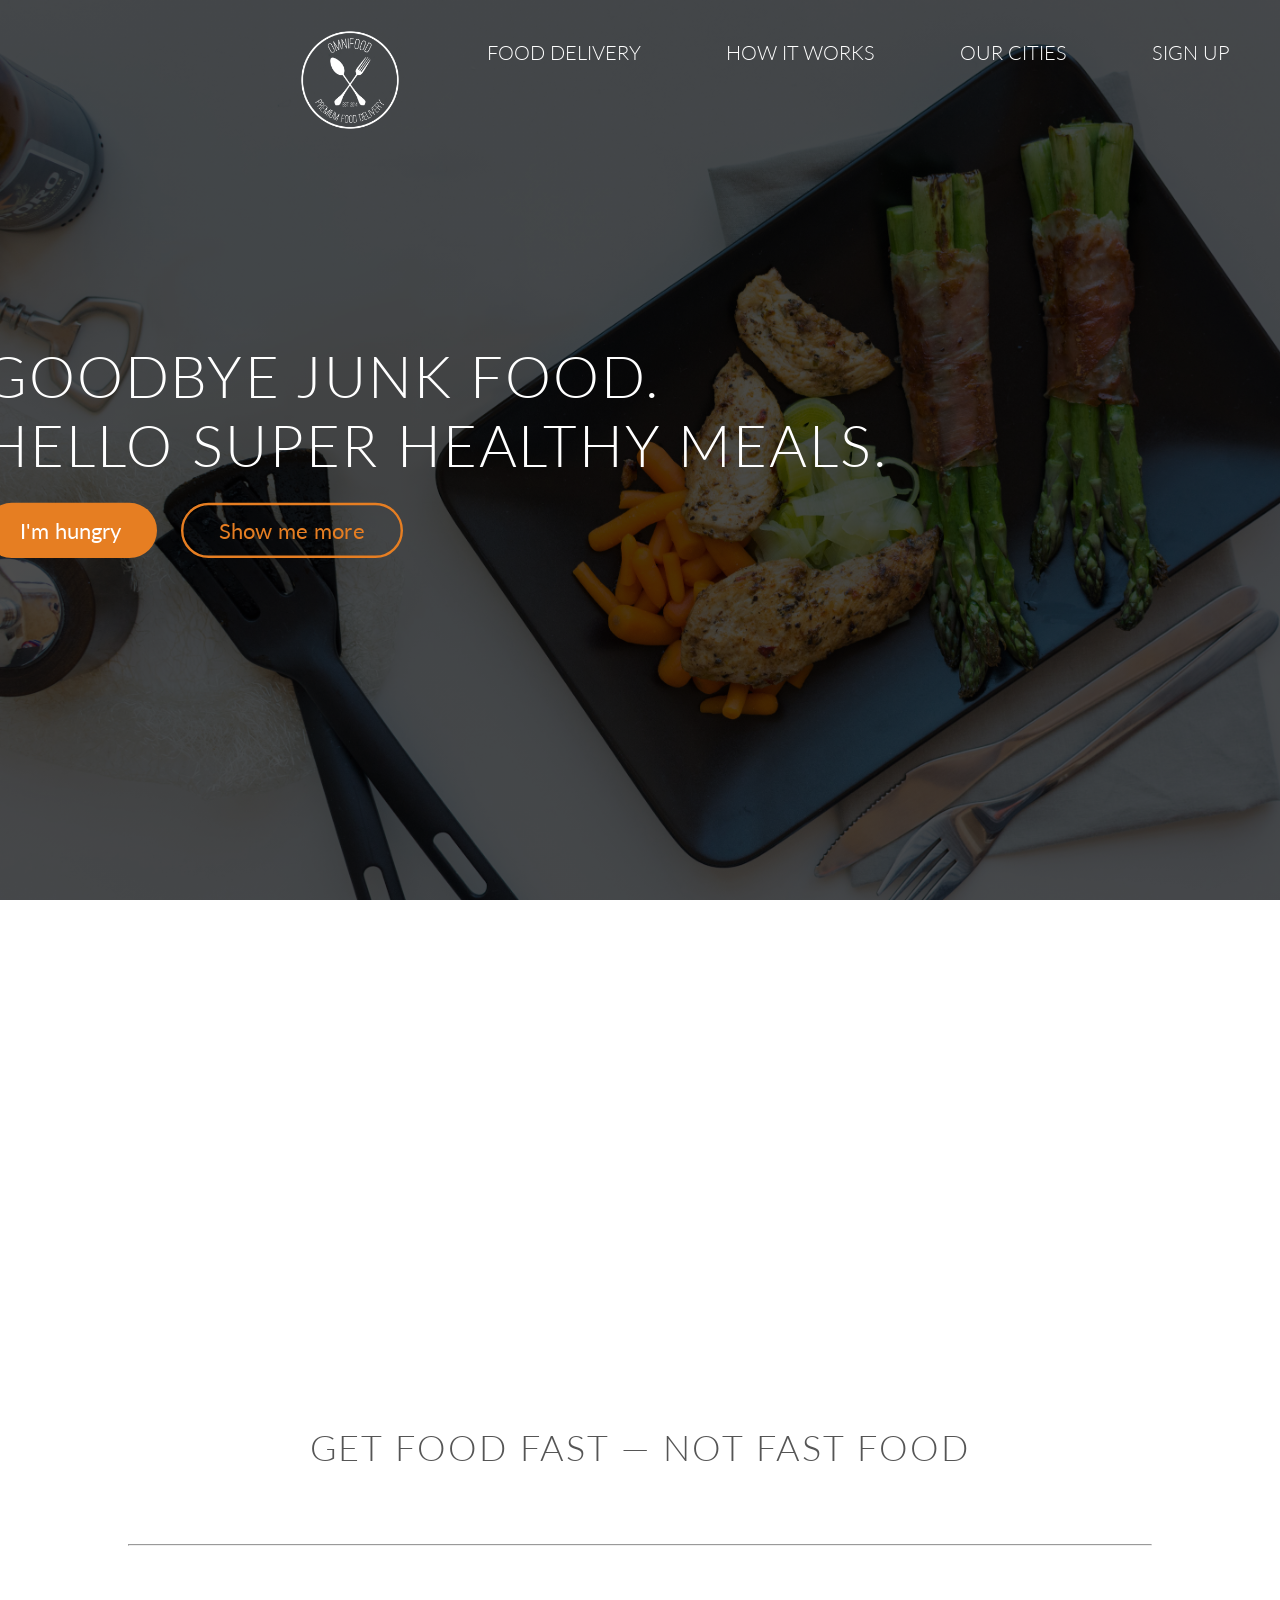
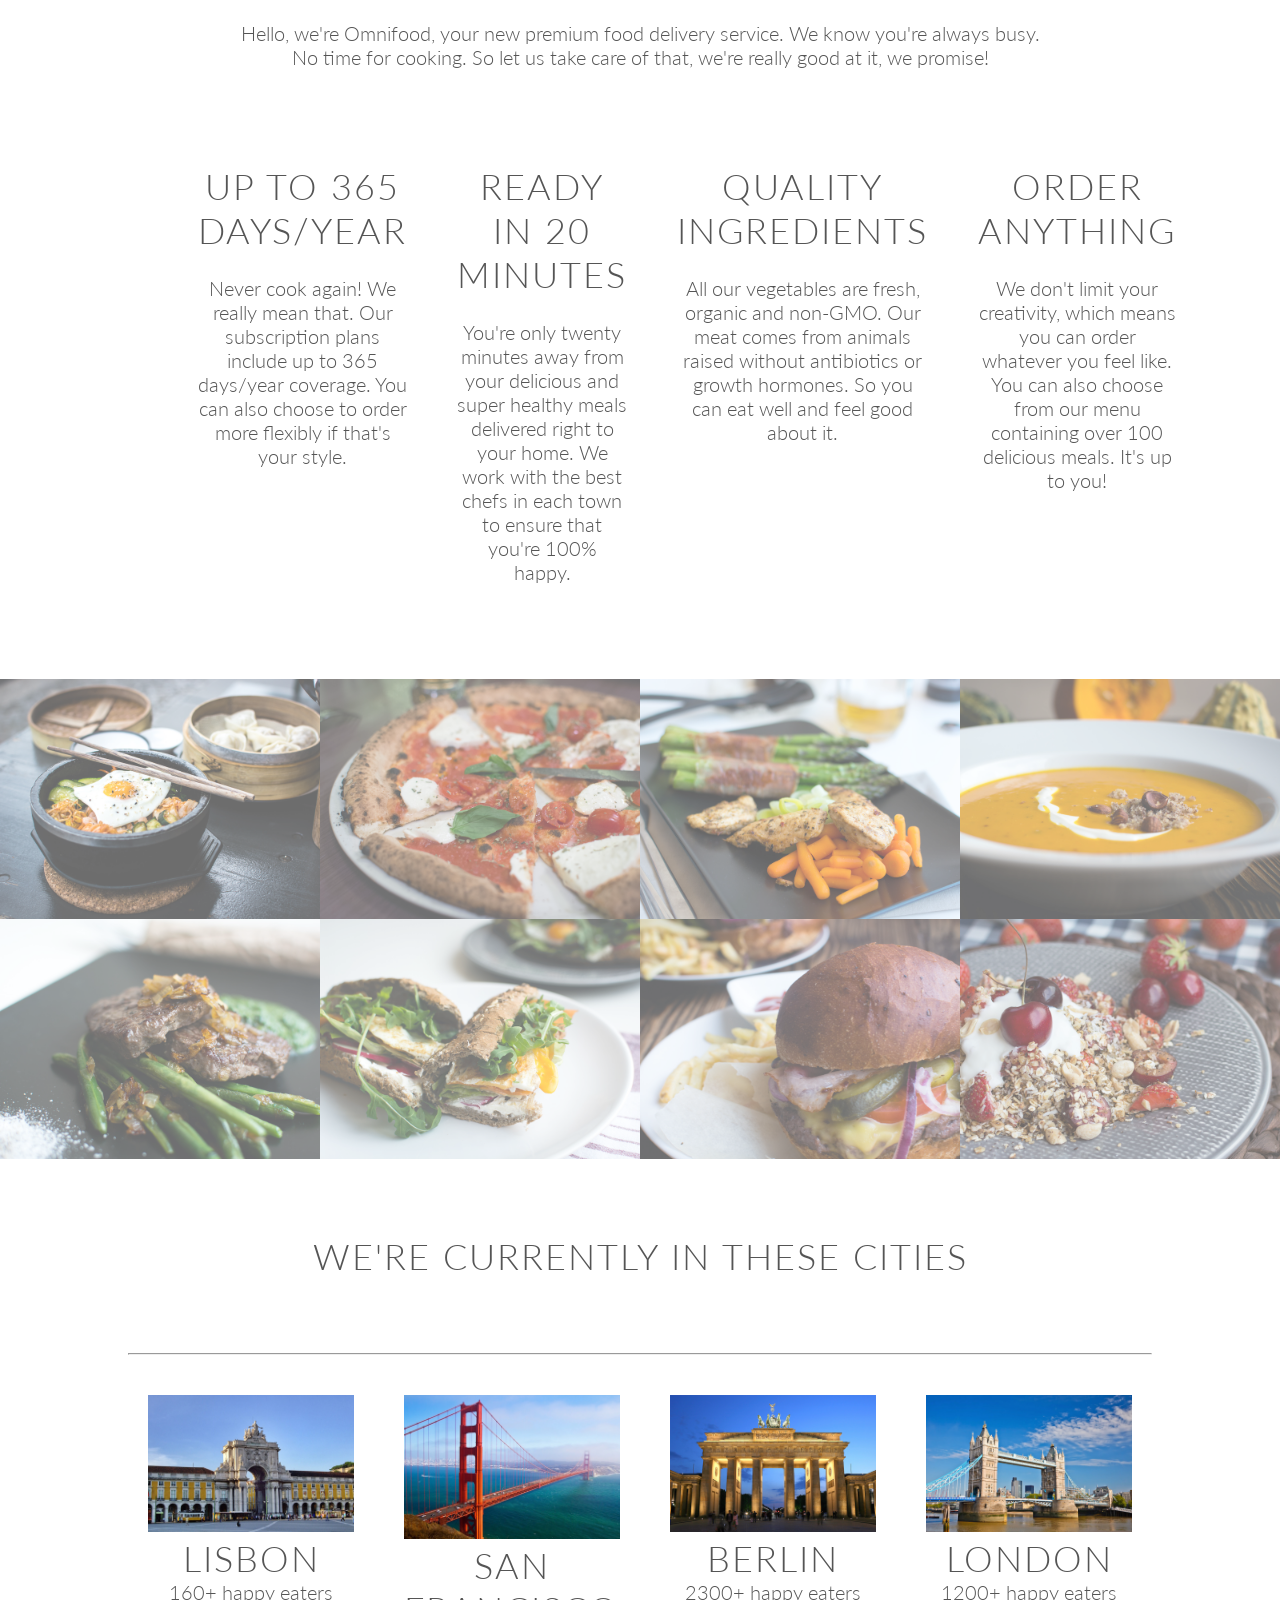
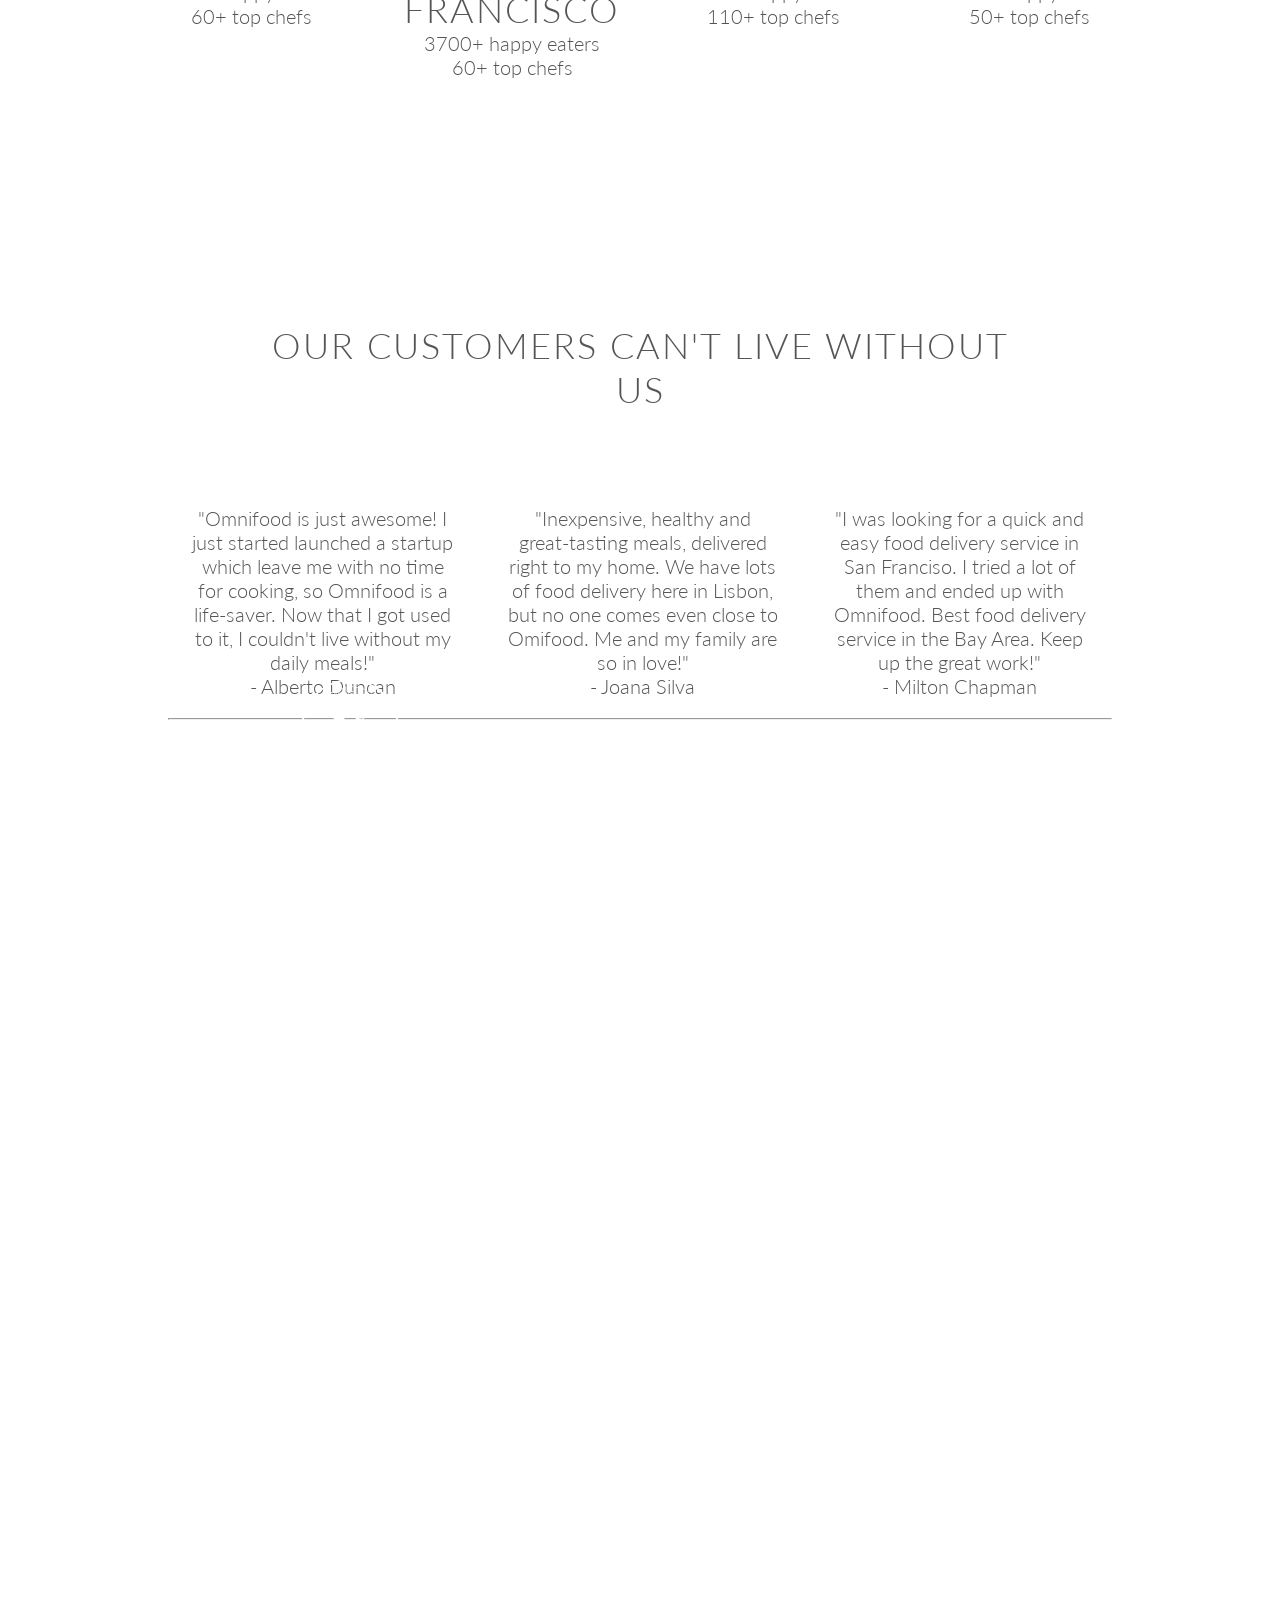
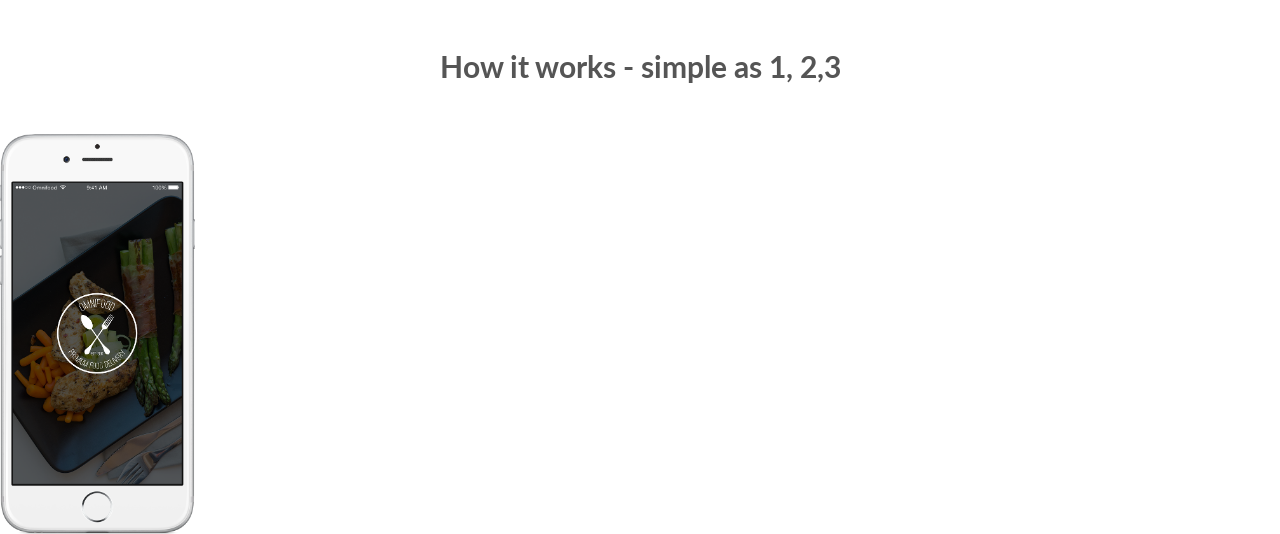
==== index.html @ 8cc40f0c "revision 1 10/13/26" ====
<!DOCTYPE html>
<html lang="en">
<head>
    <meta charset="UTF-8">
    <meta name="viewport" content="width=device-width, initial-scale=1.0">
    <title>Omnifood</title>
    <link rel="stylesheet" href="style.css">
    <link rel="preconnect" href="https://fonts.googleapis.com">
<link rel="preconnect" href="https://fonts.gstatic.com" crossorigin>
<link href="https://fonts.googleapis.com/css2?family=Lato:ital,wght@0,100;0,300;0,400;0,700;0,900;1,100;1,300;1,400;1,700;1,900&family=Poller+One&display=swap" rel="stylesheet">
</head>
<body>
     <header class="header">
        <div class="nav">
            <div class="row">
            <img src="Omnifood Contents/Omnifood Contents/logo-white.png" alt="omnifood logo" class="logo">
            <ul class="main-nav">
                <li><a href="#">FOOD DELIVERY</a></li>
                <li><a href="#">HOW IT WORKS</a></li>
                <li><a href="#">OUR CITIES</a></li>
                <li><a href="#">SIGN UP</a></li>
            </ul>
        </div>
        </div>
    </header>
    <header>
        <div class="hero">
            <p>Goodbye junk food.</p>
            <p>hello super healthy meals.</p>
            <div class="buttons"> 
                <input class="btn-full" type="button" value="I'm hungry">
                <input class="btn-ghost" type="button" value="Show me more">
            </div>
        </div>
    </header>
    <article>
        <div class="content">
            <p class="content headerText">get food fast — not fast food</p>
            <hr>
            <p class="content bodyText">Hello, we're Omnifood, your new premium food delivery service. We know you're always busy.
            No time for cooking. So let us take care of that, we're really good at it, we promise!</p>
            <div class="flexbox-container">
                <div class="flexbox-item">
                    <img src="" alt="">
                    <p class="flexbox-item headerText"></p>
                </div>
                <div class="flexbox-item">
                    <p class="flexbox-item headerText">up to 365 days/year</p><br>
                    <p class="flexbox-item bodyText">Never cook again! We really mean that. Our subscription plans include up to 365 days/year coverage. You can also choose to order more flexibly if that's your style.</p>
                </div>
                <div class="flexbox-item">
                    <p class="flexbox-item headerText">Ready in 20 minutes</p><br>
                    <p class="flexbox-item bodyText">You're only twenty minutes away from your delicious and super healthy meals delivered right to your home. We work with the best chefs in each town to ensure that you're 100% happy.</p>
                    
                </div>
                <div class="flexbox-item">
                    <p class="flexbox-item headerText">quality ingredients</p><br>
                    <p class="flexbox-item bodyText">All our vegetables are fresh, organic and non-GMO. Our meat comes from animals raised without antibiotics or growth hormones. So you can eat well and feel good about it.</p>
                </div>
                <div class="flexbox-item">
                    <p class="flexbox-item headerText">order anything </p><br>
                    <p class="flexbox-item bodyText">We don't limit your creativity, which means you can order whatever you feel like. You can also choose from our menu containing over 100 delicious meals. It's up to you!</p>
                </div>
            </div>
        </div>
    <div class="images">
        <img src="Omnifood Contents/Omnifood Contents/1.jpg" alt="">
        <img src="Omnifood Contents/Omnifood Contents/2.jpg" alt="">
        <img src="Omnifood Contents/Omnifood Contents/3.jpg" alt="">
        <img src="Omnifood Contents/Omnifood Contents/4.jpg" alt="">
    </div>
    <div class="images">
        <img src="Omnifood Contents/Omnifood Contents/5.jpg" alt="">
        <img src="Omnifood Contents/Omnifood Contents/6.jpg" alt="">
        <img src="Omnifood Contents/Omnifood Contents/7.jpg" alt="">
        <img src="Omnifood Contents/Omnifood Contents/8.jpg" alt="">
    </div>
    
     <div class="content">
            <p class="content headerText">we're currently in these cities</p>
            <hr>
            <div class="flexbox-container cities">
                <div class="flexbox-item cities">
                    <img src="Omnifood Contents/Omnifood Contents/lisbon-3.jpg" alt="">
                    <p class="flexbox-item headerText">Lisbon</p>
                    <ul class="flexbox-item bodyText">
                        <li>160+ happy eaters</li>
                        <li>60+ top chefs</li>
                        <a href="#">
                            <li>@omnifood_lx</li>
                        </a>
                    </ul>
                </div>
                <div class="flexbox-item cities">
                    <img src="Omnifood Contents/Omnifood Contents/san-francisco.jpg" alt="">
                    <p class="flexbox-item headerText">San Francisco</p>
                    <ul class="flexbox-item bodyText">
                        <li>3700+ happy eaters</li>
                        <li>60+ top chefs</li>
                        <a href="#">
                            <li>@omnifood_sf</li>
                        </a>
                    </ul>
                </div>
                <div class="flexbox-item cities">
                    <img src="Omnifood Contents/Omnifood Contents/berlin.jpg" alt="">
                    <p class="flexbox-item headerText">Berlin</p>
                    <ul class="flexbox-item bodyText">
                        <li>2300+ happy eaters</li>
                        <li>110+ top chefs</li>
                        <a href="#">
                            <li>@omnifood_berlin</li>
                        </a>
                    </ul>
                </div>
                <div class="flexbox-item cities">
                    <img src="Omnifood Contents/Omnifood Contents/london.jpg" alt="">
                    <p class="flexbox-item headerText">London</p>
                    <ul class="flexbox-item bodyText">
                        <li>1200+ happy eaters</li>
                        <li>50+ top chefs</li>
                        <a href="#">
                            <li>@omnifood_london</li>
                        </a>
                    </ul>
                </div>
            </div>
        </div>
        <section>
            <div class="wrapper">
                <div class="content reviews">
                    <p class="content headerText">Our customers can't live without us</p>
                    <div class="flexbox-container transparent">
                        <div class="flexbox-item">
                            <p>"Omnifood is just awesome! I just started launched a startup which leave me with no time for cooking, so Omnifood is a life-saver. Now that I got used to it, I couldn't live without my daily meals!"</p>
                            <p>- Alberto Duncan</p>
                        </div>
                        <div class="flexbox-item">
                            <p>"Inexpensive, healthy and great-tasting meals, delivered right to my home. We have lots of food delivery here in Lisbon, but no one comes even close to Omifood. Me and my family are so in love!"</p>
                            <p>- Joana Silva</p>
                        </div>
                        <div class="flexbox-item">
                            <p>"I was looking for a quick and easy food delivery service in San Franciso. I tried a lot of them and ended up with Omnifood. Best food delivery service in the Bay Area. Keep up the great work!"</p>
                            <p>- Milton Chapman</p>
                        </div>
                    </div>
                    <hr>
                </div>
            </div>
        </section>
        
    </article>
</body> 
<link href="https://fonts.googleapis.com/css2?family=Lato:ital,wght@0,100;0,300;0,400;0,700;0,900;1,100;1,300;1,400;1,700;1,900&display=swap" rel="stylesheet">
</head>
<body>
    <header class="header">
        <div class="nav">
            <div class="row">
            <img src="Omnifood Contents/Omnifood Contents/logo-white.png" alt="omnifood logo" class="logo">
            <ul class="main-nav">
                <li><a href="#">FOOD DELIVERY</a></li>
                <li><a href="#">HOW IT WORKS</a></li>
                <li><a href="#">OUR CITIES</a></li>
                <li><a href="#">SIGN UP</a></li>
            </ul>
        </div>
        </div>
    </header>
    
    
    <article class="how-it-works">
       <div class="row">
        <h2>
            How it works - simple as 1, 2,3
        </h2>
    </div>
    <div class="row">
            <img src="Omnifood Contents/Omnifood Contents/app-iPhone.png" alt="iPhone app" class="app-screen">
    </div>
        </div>
    </article>
</body>
</html>
---- style.css ----
*{
    margin: 0;
    padding: 0;
    box-sizing: border-box;
    font-family: 'Lato', sans-serif;
}
nav{
    position: fixed;
}
html{
    color: #555;
}
html{
    font-family: 'Lato', sans-serif;
    font-weight: 300;
    font-size: 20px;
    text-rendering: optimizeLegibility;
} 
html p{
    font-family: 'Lato', sans-serif;
    font-weight: 300;
}
header{
    background-image: linear-gradient(rgba(0,0,0,0.7), rgba(0,0,0,0.7)), url("Omnifood Contents/Omnifood Contents/hero.jpg");
    background-size: cover;
    height:50vh;
    background-attachment: fixed;
}
.hero p{
    color:white;
    font-size: 240%;
    font-family: 'Lato', 'sans-serif';
    text-transform: uppercase;
    letter-spacing: 2px;
}
.hero .btn-full{
    background-color: #e67e22;
    color:white;
    border:none;
    padding: 10px 30px;
    font-size: 18px;
    border-radius: 50px;
    cursor:pointer;
}
.hero .btn-ghost{
    background-color: rgb(255, 255, 255, 0.0);
    color:#e67e22;
    border:2px solid #e67e22;
    padding: 10px 30px;
    font-size: 18px;
    border-radius: 50px;
    cursor:pointer;
}
.buttons{
    margin-top: 20px;
    display:flex;
    gap:20px;
}
.hero {
    scale:1.2;
    position: absolute;
    top:52%;
    left:40%;
    transform: translate(-50%, -50%);
}
.content{
    width: 80%;
    margin: 75px auto;
    text-align: center;
}
.content .headerText{
    font-size: 180%;
    text-transform: uppercase;
    font-weight: 300;
    letter-spacing: 2px;
}
.content hr {
    color:#e67e22;
}
.flexbox-container{
    display:flex;
    margin-top: 20px;
    gap: 50px;
    flex-direction: row;
    padding: 20px;
}
.images{
    display:flex;
    justify-content: center;
}
.images img{
    max-width: 25%;
    max-height: auto;
    opacity: 0.6;
}
.images img:hover{
    display:flex;
    justify-content: center;
    opacity: 1;
    transition-duration: 0.5s;
}
.cities img{  
    max-width: 100%;
    max-height: auto;
    
}
ul{
    list-style-type: none;
}
a {
    color:orange;
}
section {
    padding: 50px;
    background-image: linear-gradient(rgba(0,0,0,0.8), rgba(0,0,0,0.8)), url("Omnifood Contents/Omnifood Contents/back-customers.jpg");
    background-size: cover;
    height:50vh;
    background-attachment: fixed;
<<<<<<< HEAD
=======
=======
}   
.header{
    background-image: linear-gradient(rgba(0, 0, 0, 0.7), rgba(0, 0, 0, 0.7)), url("Omnifood Contents/Omnifood Contents/hero.jpg");
    background-size: cover;
    height: 100vh;
    background-attachment: fixed;
>>>>>>> 5bc2e78a23152800d048fd9b363f2d11d432fd60
}
.row{
    max-width: 1140;
    margin: 0 auto;
}
.main-nav{
    float: right;
    list-style: none;
    margin-top: 30px;
}
.main-nav li{
    display: inline-block;
    margin-left: 30px;
    margin-right: 50px;
    text-decoration: none;
    padding: 10px 0;
}
.logo{
    height: 100px;
    margin: auto;
    margin-left: 300px;
    margin-top: 30px;
}
a{
    text-decoration: none;
    color: #fff;
}
a:hover{
    text-decoration: underline;
    text-decoration-color: orange;
}
.app-screen{
    display: block;
    height: 400px;
    margin:auto;
    float: left;
}

.how-it-works h2{
    margin-top: 100px;
    margin-bottom: 50px;
    text-align: center;
}

.article .how-it-works{
<<<<<<< HEAD
    background-color: #f4f;
=======
    background-color: #f4f4f4;
>>>>>>> 5bc2e78a23152800d048fd9b363f2d11d432fd60
}
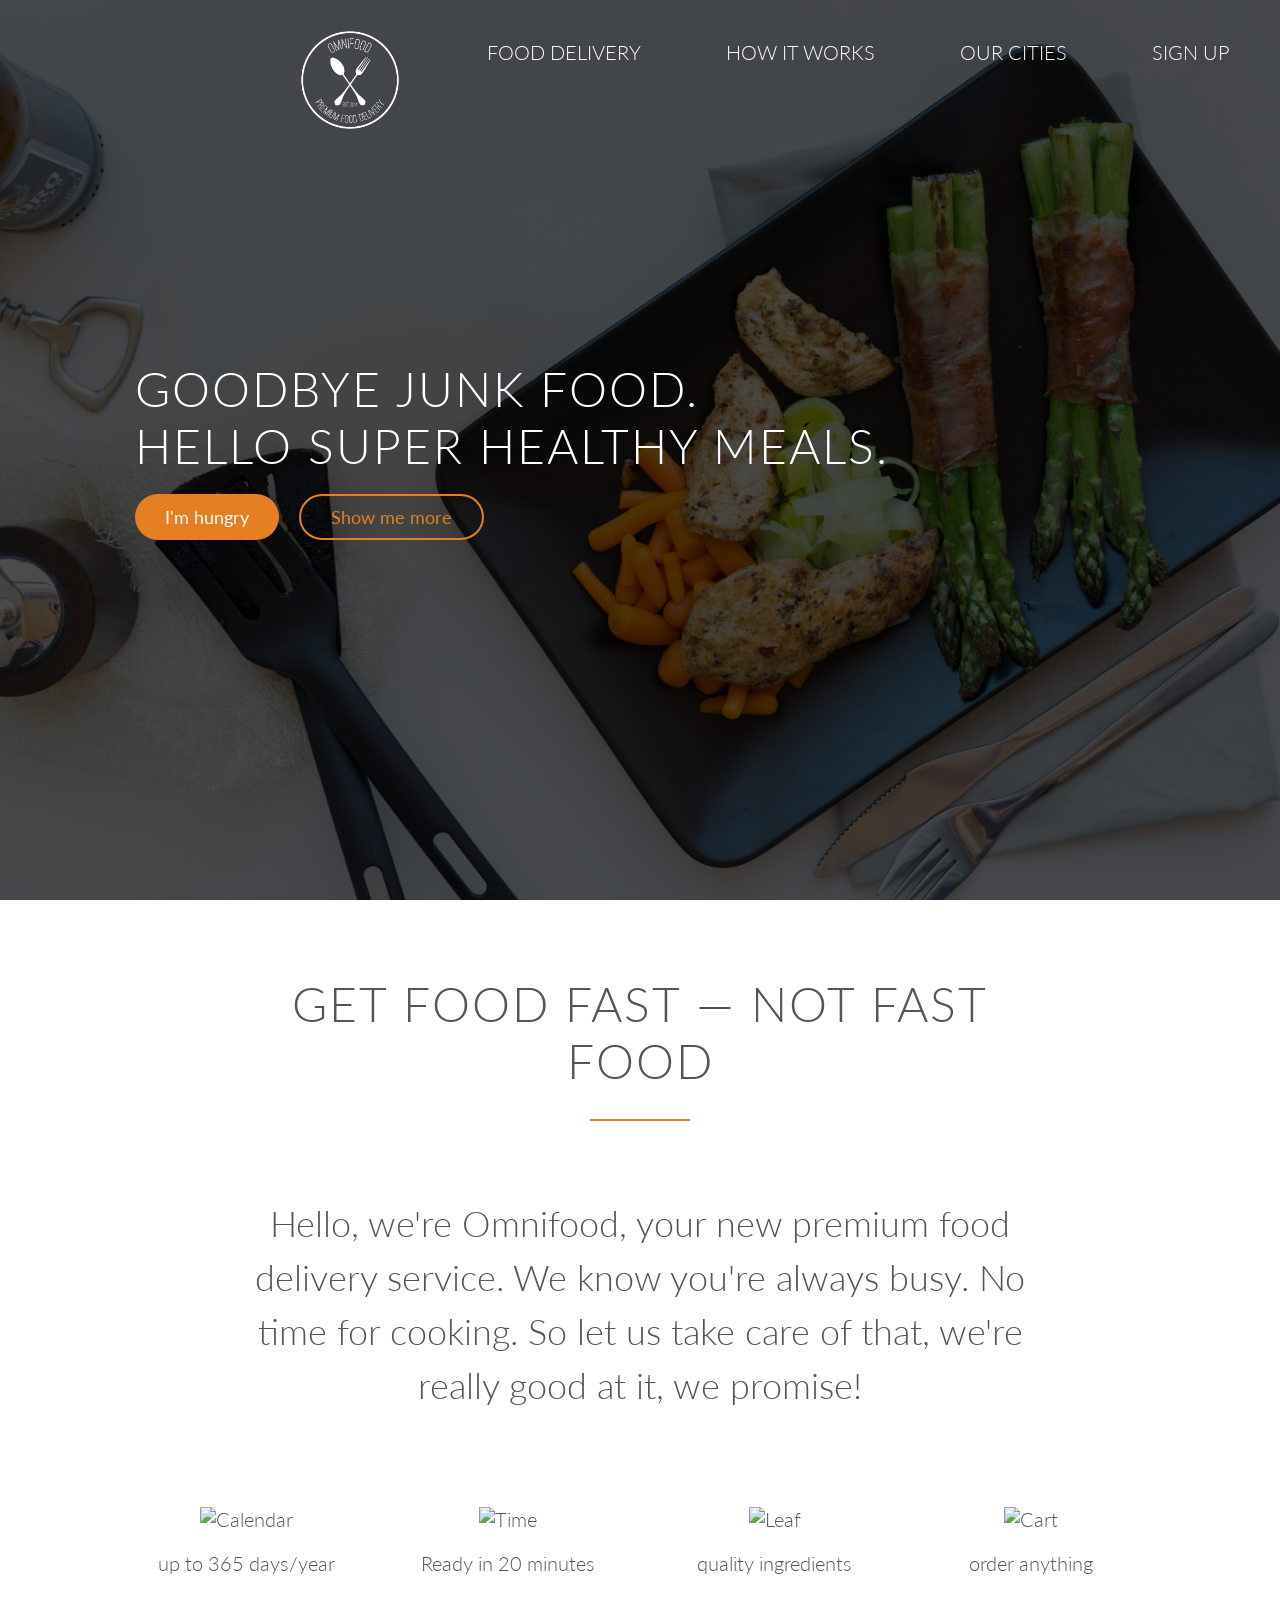
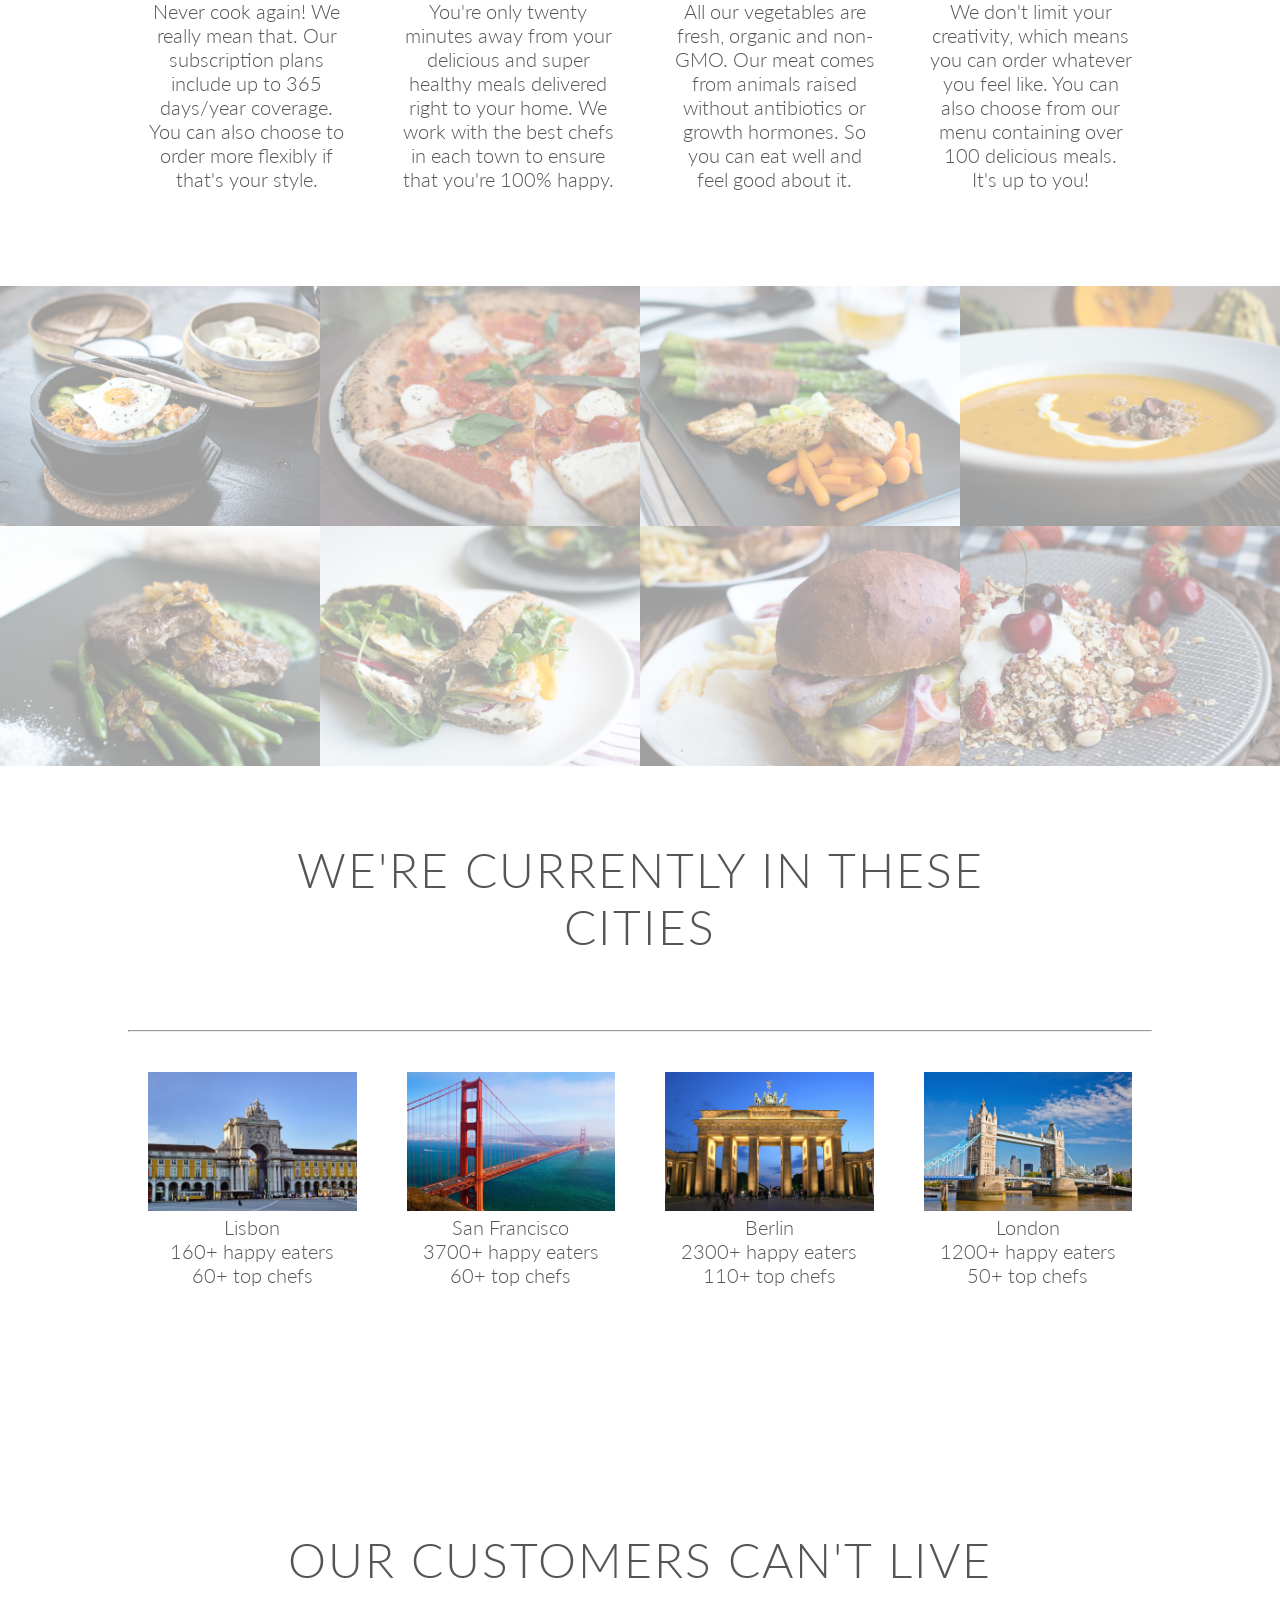
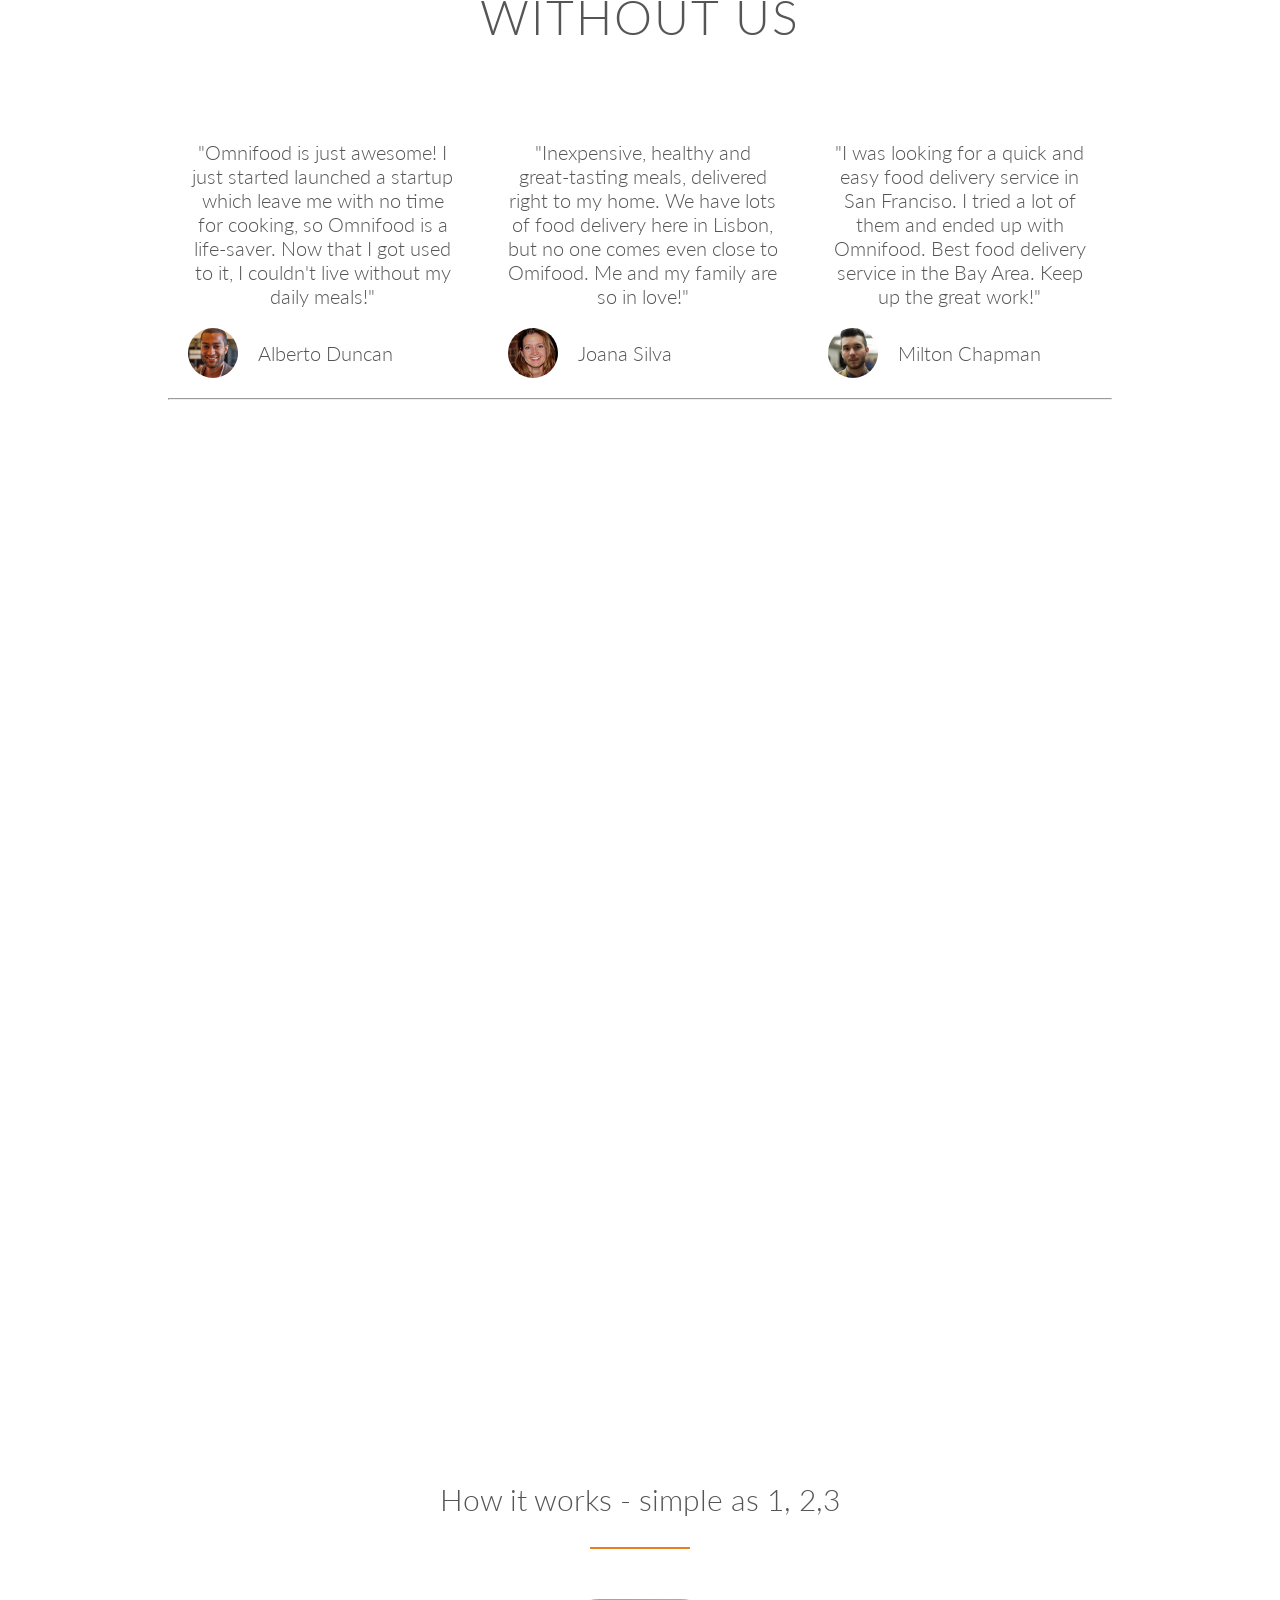
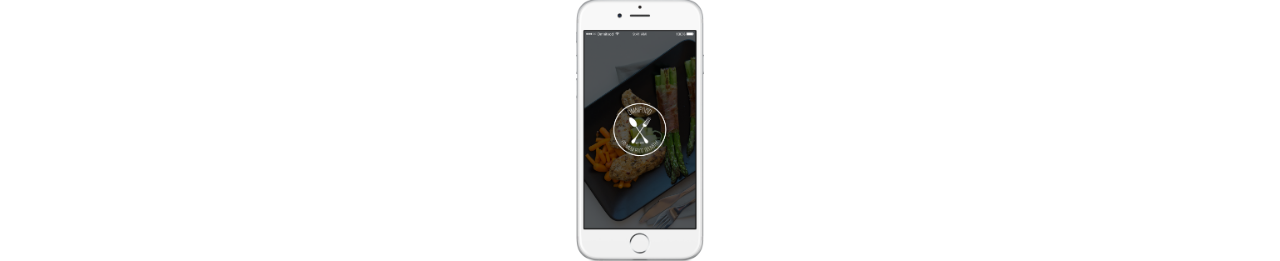
==== commit db4b6251: "revision 2 10/15/26" ====
--- a/index.html
+++ b/index.html
@@ -10,7 +10,7 @@
 <link href="https://fonts.googleapis.com/css2?family=Lato:ital,wght@0,100;0,300;0,400;0,700;0,900;1,100;1,300;1,400;1,700;1,900&family=Poller+One&display=swap" rel="stylesheet">
 </head>
 <body>
-     <header class="header">
+    <header>
         <div class="nav">
             <div class="row">
             <img src="Omnifood Contents/Omnifood Contents/logo-white.png" alt="omnifood logo" class="logo">
@@ -21,8 +21,9 @@
                 <li><a href="#">SIGN UP</a></li>
             </ul>
         </div>
-        </div>
     </header>
+
+    <!-- hero-->
     <header>
         <div class="hero">
             <p>Goodbye junk food.</p>
@@ -33,36 +34,38 @@
             </div>
         </div>
     </header>
+
+    <!--introduction-->
     <article>
         <div class="content">
-            <p class="content headerText">get food fast — not fast food</p>
-            <hr>
+            <h2 class="content headerText">get food fast &mdash; not fast food</h2>
             <p class="content bodyText">Hello, we're Omnifood, your new premium food delivery service. We know you're always busy.
             No time for cooking. So let us take care of that, we're really good at it, we promise!</p>
             <div class="flexbox-container">
                 <div class="flexbox-item">
-                    <img src="" alt="">
-                    <p class="flexbox-item headerText"></p>
-                </div>
-                <div class="flexbox-item">
+                    <img class="ion-icon" src="../../ionicons.designerpack/calendar-outline.svg" alt="Calendar">
                     <p class="flexbox-item headerText">up to 365 days/year</p><br>
                     <p class="flexbox-item bodyText">Never cook again! We really mean that. Our subscription plans include up to 365 days/year coverage. You can also choose to order more flexibly if that's your style.</p>
                 </div>
                 <div class="flexbox-item">
+                    <img class="ion-icon" src="../../ionicons.designerpack/time-outline.svg" alt="Time">
                     <p class="flexbox-item headerText">Ready in 20 minutes</p><br>
                     <p class="flexbox-item bodyText">You're only twenty minutes away from your delicious and super healthy meals delivered right to your home. We work with the best chefs in each town to ensure that you're 100% happy.</p>
                     
                 </div>
                 <div class="flexbox-item">
+                    <img class="ion-icon" src="../../ionicons.designerpack/leaf-outline.svg" alt="Leaf">
                     <p class="flexbox-item headerText">quality ingredients</p><br>
                     <p class="flexbox-item bodyText">All our vegetables are fresh, organic and non-GMO. Our meat comes from animals raised without antibiotics or growth hormones. So you can eat well and feel good about it.</p>
                 </div>
                 <div class="flexbox-item">
+                    <img class="ion-icon" src="../../ionicons.designerpack/cart-outline.svg" alt="Cart">
                     <p class="flexbox-item headerText">order anything </p><br>
                     <p class="flexbox-item bodyText">We don't limit your creativity, which means you can order whatever you feel like. You can also choose from our menu containing over 100 delicious meals. It's up to you!</p>
                 </div>
             </div>
         </div>
+
     <div class="images">
         <img src="Omnifood Contents/Omnifood Contents/1.jpg" alt="">
         <img src="Omnifood Contents/Omnifood Contents/2.jpg" alt="">
@@ -76,6 +79,8 @@
         <img src="Omnifood Contents/Omnifood Contents/8.jpg" alt="">
     </div>
     
+
+
      <div class="content">
             <p class="content headerText">we're currently in these cities</p>
             <hr>
@@ -126,22 +131,31 @@
                 </div>
             </div>
         </div>
-        <section>
+        <section class="reviews">
             <div class="wrapper">
                 <div class="content reviews">
                     <p class="content headerText">Our customers can't live without us</p>
                     <div class="flexbox-container transparent">
                         <div class="flexbox-item">
                             <p>"Omnifood is just awesome! I just started launched a startup which leave me with no time for cooking, so Omnifood is a life-saver. Now that I got used to it, I couldn't live without my daily meals!"</p>
-                            <p>- Alberto Duncan</p>
+                            <div class="customer">
+                                <img src="Omnifood Contents/Omnifood Contents/customer-1.jpg" alt="Customer 1">
+                                <p>Alberto Duncan</p>
+                            </div>
                         </div>
                         <div class="flexbox-item">
                             <p>"Inexpensive, healthy and great-tasting meals, delivered right to my home. We have lots of food delivery here in Lisbon, but no one comes even close to Omifood. Me and my family are so in love!"</p>
-                            <p>- Joana Silva</p>
+                            <div class="customer">
+                                <img src="Omnifood Contents/Omnifood Contents/customer-2.jpg" alt="Customer 2">
+                                <p>Joana Silva</p>
+                            </div>
                         </div>
                         <div class="flexbox-item">
                             <p>"I was looking for a quick and easy food delivery service in San Franciso. I tried a lot of them and ended up with Omnifood. Best food delivery service in the Bay Area. Keep up the great work!"</p>
-                            <p>- Milton Chapman</p>
+                            <div class="customer">
+                                <img src="Omnifood Contents/Omnifood Contents/customer-3.jpg" alt="Customer 3">
+                                <p>Milton Chapman</p>
+                            </div>
                         </div>
                     </div>
                     <hr>
--- a/style.css
+++ b/style.css
@@ -16,15 +16,30 @@
     font-size: 20px;
     text-rendering: optimizeLegibility;
 } 
-html p{
+html p, html h1, html h2, html h3, html h4, html h5, html h6{
     font-family: 'Lato', sans-serif;
     font-weight: 300;
+}
+h2:after{ /* this targets the little margin-line under the h2 */
+    display: block;
+    height: 2px;
+    width: 100px;
+    background-color: #e67e22;
+    content: " ";
+    margin: auto;
+    margin-top: 30px;
 }
 header{
     background-image: linear-gradient(rgba(0,0,0,0.7), rgba(0,0,0,0.7)), url("Omnifood Contents/Omnifood Contents/hero.jpg");
     background-size: cover;
     height:50vh;
     background-attachment: fixed;
+}
+.hero {
+    position: absolute;
+    top: 50%;
+    left: 40%;
+    transform: translate(-50%, -50%);
 }
 .hero p{
     color:white;
@@ -53,56 +68,57 @@
 }
 .buttons{
     margin-top: 20px;
-    display:flex;
+    display: flex;
     gap:20px;
-}
-.hero {
-    scale:1.2;
-    position: absolute;
-    top:52%;
-    left:40%;
-    transform: translate(-50%, -50%);
 }
 .content{
     width: 80%;
     margin: 75px auto;
     text-align: center;
 }
-.content .headerText{
-    font-size: 180%;
+.content.headerText{
+    font-size: 240%;
     text-transform: uppercase;
     font-weight: 300;
     letter-spacing: 2px;
 }
-.content hr {
-    color:#e67e22;
+.content.bodyText{
+    font-size: 180%;
+    line-height: 1.5;
+    margin-top: 20px;
 }
 .flexbox-container{
-    display:flex;
+    display: flex;
+    justify-content: center;
     margin-top: 20px;
     gap: 50px;
     flex-direction: row;
     padding: 20px;
 }
+.ion-icon{
+    width: 50px;
+    height: auto;
+    margin-bottom: 20px;
+}
 .images{
-    display:flex;
+    display: flex;
     justify-content: center;
 }
 .images img{
     max-width: 25%;
     max-height: auto;
-    opacity: 0.6;
+    opacity: 0.4;
 }
 .images img:hover{
-    display:flex;
+    display: flex;
     justify-content: center;
     opacity: 1;
+    scale: 1.1;
     transition-duration: 0.5s;
 }
 .cities img{  
     max-width: 100%;
     max-height: auto;
-    
 }
 ul{
     list-style-type: none;
@@ -116,16 +132,12 @@
     background-size: cover;
     height:50vh;
     background-attachment: fixed;
-<<<<<<< HEAD
-=======
-=======
 }   
 .header{
     background-image: linear-gradient(rgba(0, 0, 0, 0.7), rgba(0, 0, 0, 0.7)), url("Omnifood Contents/Omnifood Contents/hero.jpg");
-    background-size: cover;
+    background-size: cover; 
     height: 100vh;
     background-attachment: fixed;
->>>>>>> 5bc2e78a23152800d048fd9b363f2d11d432fd60
 }
 .row{
     max-width: 1140;
@@ -159,9 +171,9 @@
 }
 .app-screen{
     display: block;
-    height: 400px;
-    margin:auto;
-    float: left;
+    height: auto;
+    margin: 0 auto;
+    max-width: 100%;
 }
 
 .how-it-works h2{
@@ -171,9 +183,46 @@
 }
 
 .article .how-it-works{
-<<<<<<< HEAD
     background-color: #f4f;
-=======
-    background-color: #f4f4f4;
->>>>>>> 5bc2e78a23152800d048fd9b363f2d11d432fd60
+}
+/* media queries */
+@media (max-width: 768px){
+    .main-nav{
+        float: none;
+        text-align: center;
+        margin-top: 0;
+    }
+    .main-nav li{
+        display: block;
+        margin-left: 0;
+        margin-right: 0;
+        padding: 10px 0;
+    }
+    .logo{
+        height: 80px;
+        margin-left: 0;
+    }
+    .flexbox-container{
+        flex-wrap: wrap;
+    }
+}
+.reviews{
+    height: 75vh;
+}
+.customer{
+    display: flex;
+    align-items: center;
+    gap: 20px;
+    margin-top: 20px;
+}
+.reviews .customer img{
+    width: 50px;
+    height: 50px;
+    border-radius: 50%;
+}
+.app-screen{
+    display: block;
+    height: auto;
+    margin: 0 auto;
+    width:10%;
 }
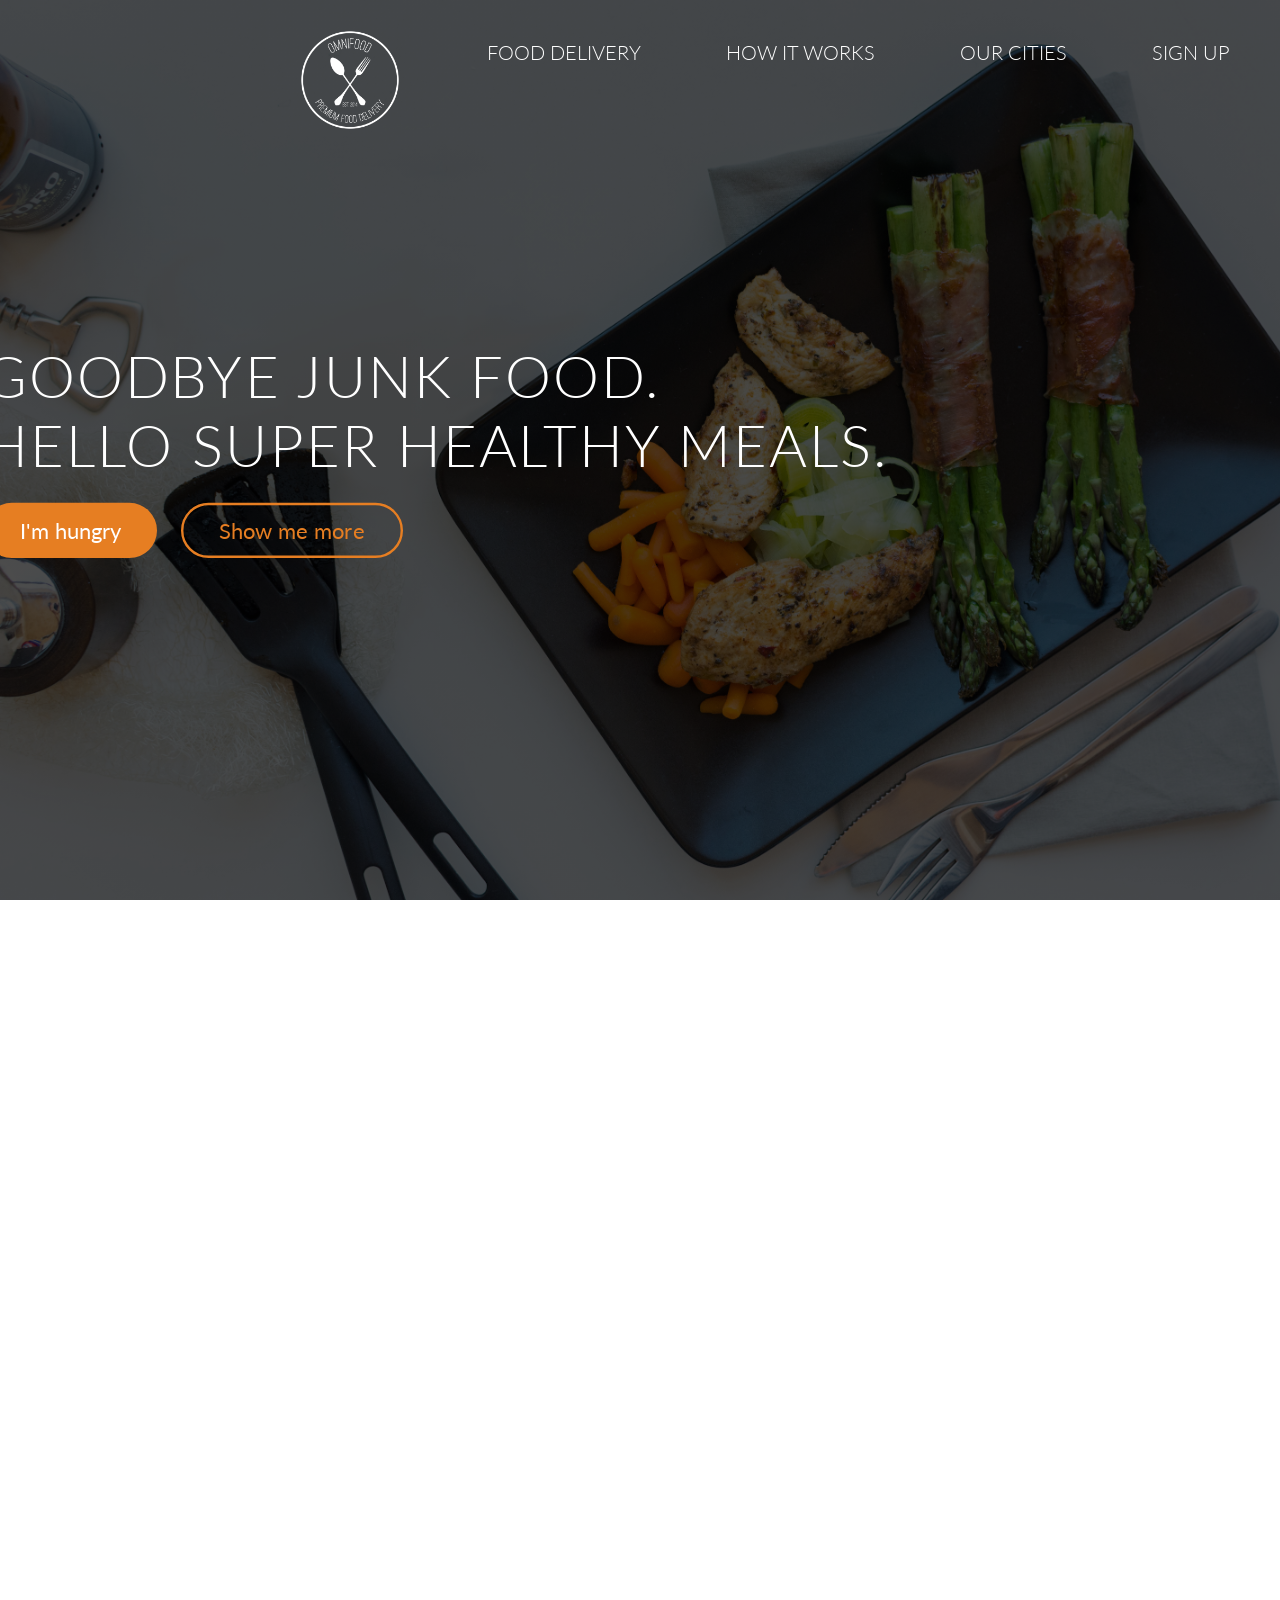
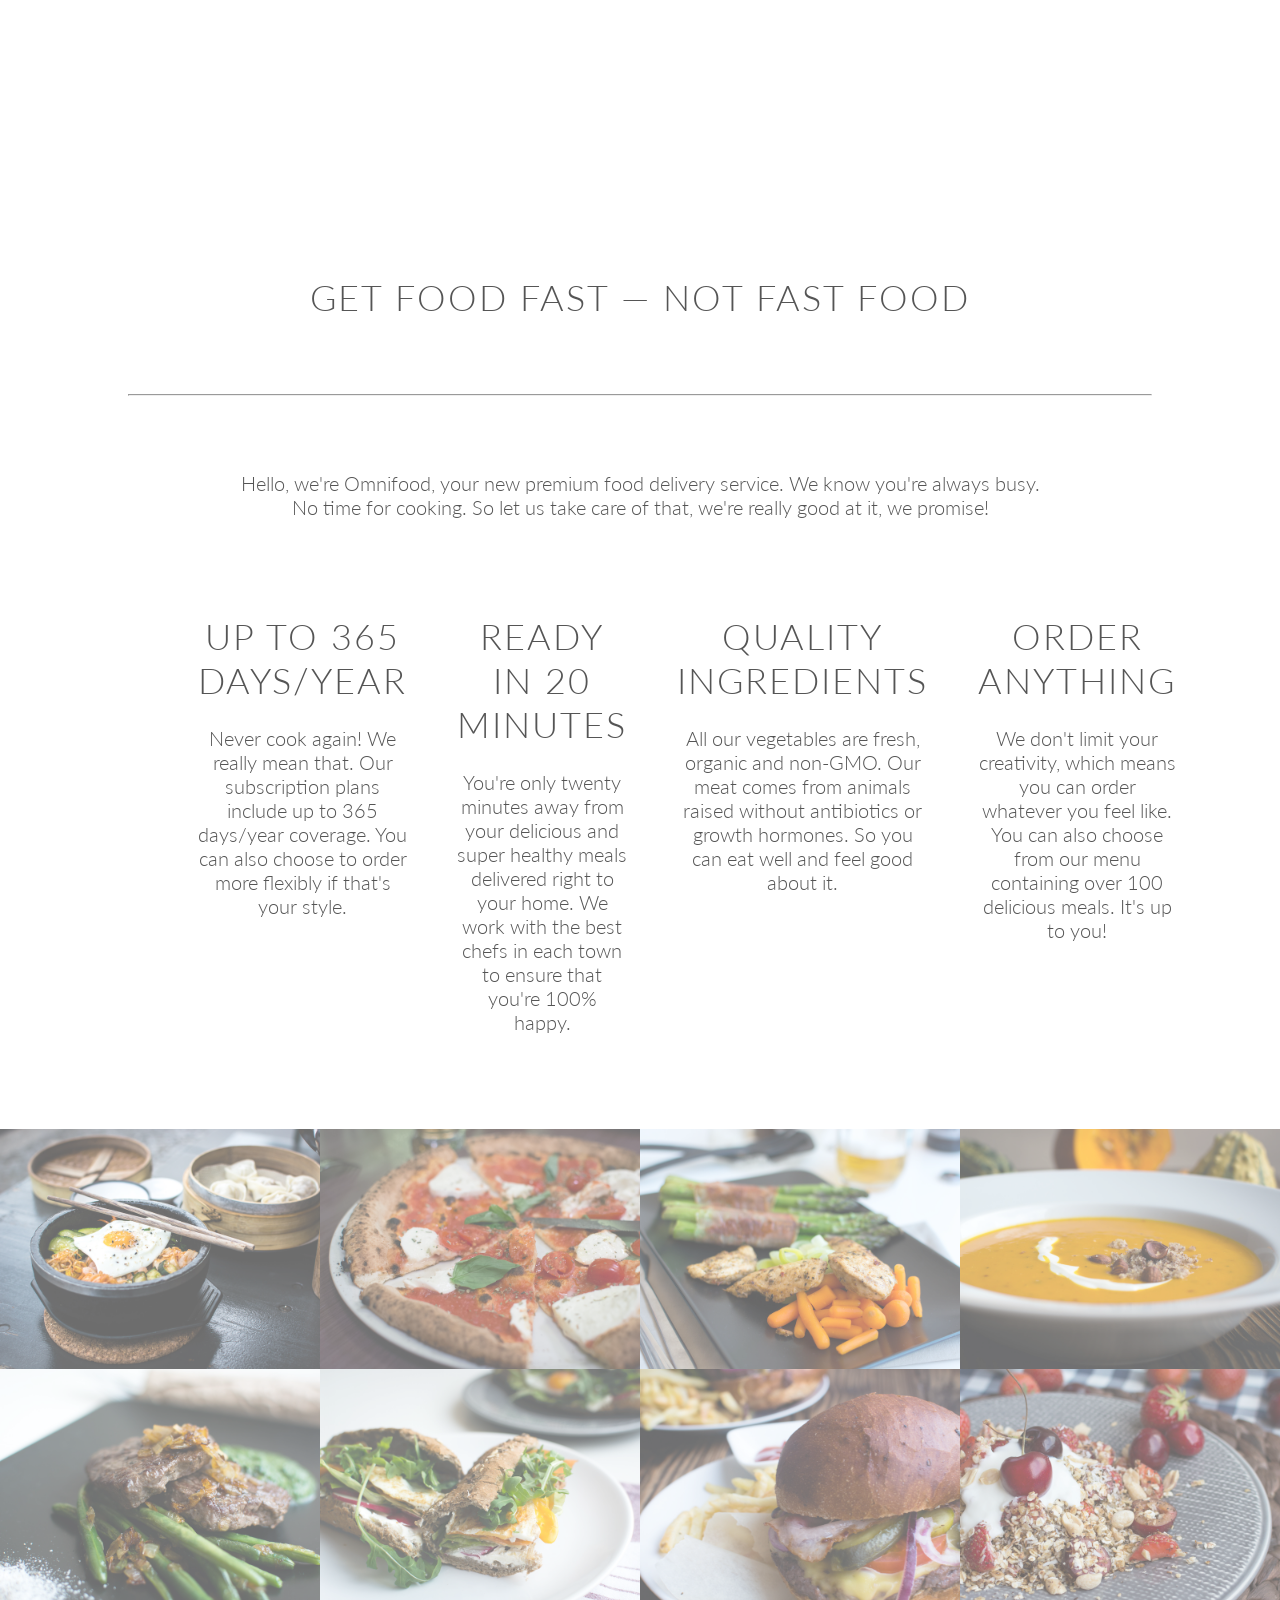
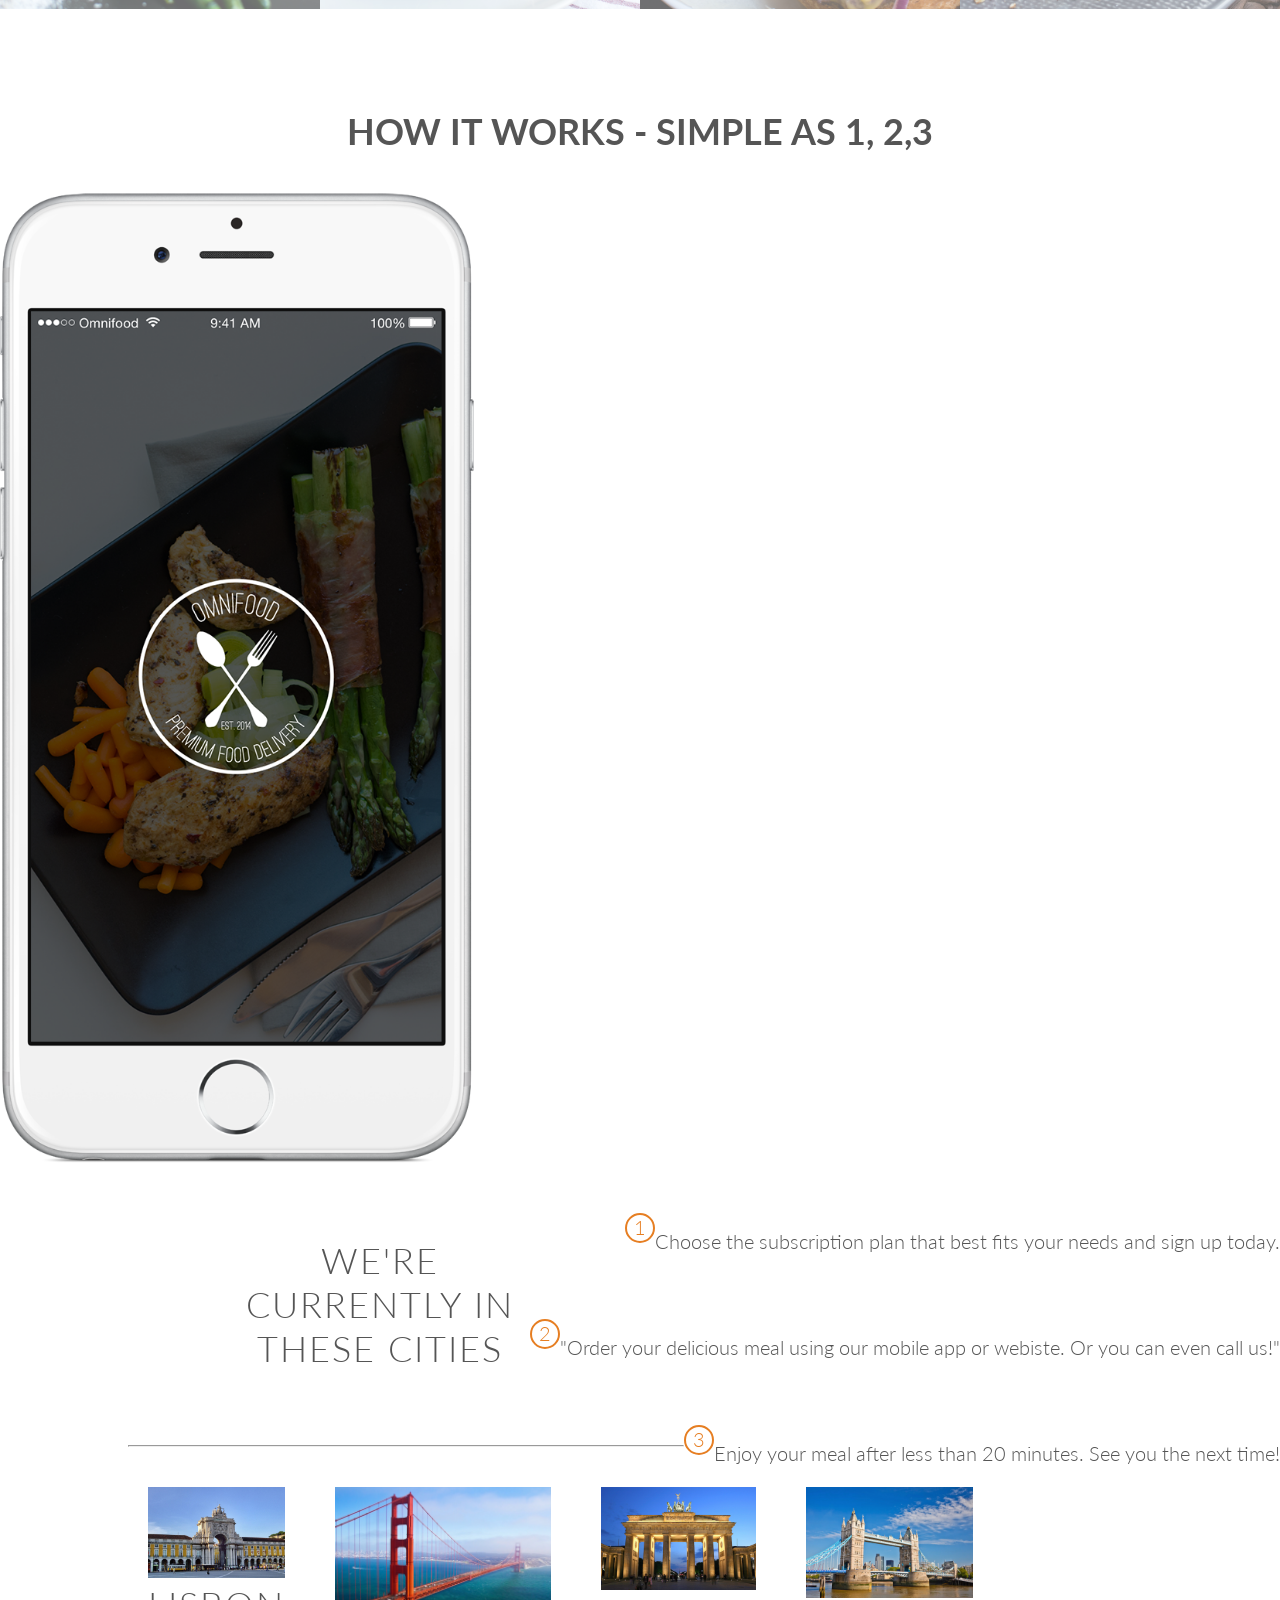
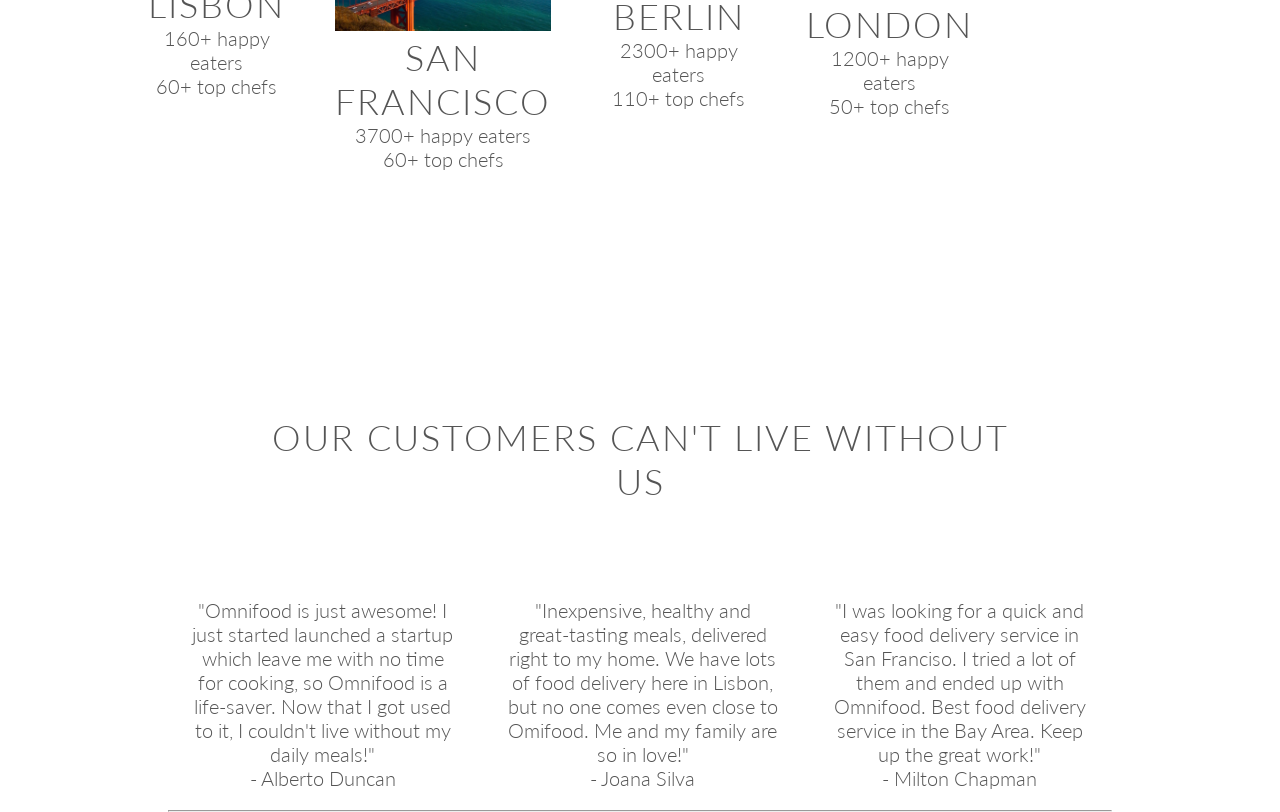
==== commit 1ee9e33e: "yea." ====
--- a/index.html
+++ b/index.html
@@ -10,7 +10,7 @@
 <link href="https://fonts.googleapis.com/css2?family=Lato:ital,wght@0,100;0,300;0,400;0,700;0,900;1,100;1,300;1,400;1,700;1,900&family=Poller+One&display=swap" rel="stylesheet">
 </head>
 <body>
-    <header>
+    <header class="header">
         <div class="nav">
             <div class="row">
             <img src="Omnifood Contents/Omnifood Contents/logo-white.png" alt="omnifood logo" class="logo">
@@ -21,9 +21,8 @@
                 <li><a href="#">SIGN UP</a></li>
             </ul>
         </div>
+        </div>
     </header>
-
-    <!-- hero-->
     <header>
         <div class="hero">
             <p>Goodbye junk food.</p>
@@ -34,38 +33,36 @@
             </div>
         </div>
     </header>
-
-    <!--introduction-->
     <article>
         <div class="content">
-            <h2 class="content headerText">get food fast &mdash; not fast food</h2>
+            <p class="content headerText">get food fast — not fast food</p>
+            <hr>
             <p class="content bodyText">Hello, we're Omnifood, your new premium food delivery service. We know you're always busy.
             No time for cooking. So let us take care of that, we're really good at it, we promise!</p>
             <div class="flexbox-container">
                 <div class="flexbox-item">
-                    <img class="ion-icon" src="../../ionicons.designerpack/calendar-outline.svg" alt="Calendar">
+                    <img src="" alt="">
+                    <p class="flexbox-item headerText"></p>
+                </div>
+                <div class="flexbox-item">
                     <p class="flexbox-item headerText">up to 365 days/year</p><br>
                     <p class="flexbox-item bodyText">Never cook again! We really mean that. Our subscription plans include up to 365 days/year coverage. You can also choose to order more flexibly if that's your style.</p>
                 </div>
                 <div class="flexbox-item">
-                    <img class="ion-icon" src="../../ionicons.designerpack/time-outline.svg" alt="Time">
                     <p class="flexbox-item headerText">Ready in 20 minutes</p><br>
                     <p class="flexbox-item bodyText">You're only twenty minutes away from your delicious and super healthy meals delivered right to your home. We work with the best chefs in each town to ensure that you're 100% happy.</p>
                     
                 </div>
                 <div class="flexbox-item">
-                    <img class="ion-icon" src="../../ionicons.designerpack/leaf-outline.svg" alt="Leaf">
                     <p class="flexbox-item headerText">quality ingredients</p><br>
                     <p class="flexbox-item bodyText">All our vegetables are fresh, organic and non-GMO. Our meat comes from animals raised without antibiotics or growth hormones. So you can eat well and feel good about it.</p>
                 </div>
                 <div class="flexbox-item">
-                    <img class="ion-icon" src="../../ionicons.designerpack/cart-outline.svg" alt="Cart">
                     <p class="flexbox-item headerText">order anything </p><br>
                     <p class="flexbox-item bodyText">We don't limit your creativity, which means you can order whatever you feel like. You can also choose from our menu containing over 100 delicious meals. It's up to you!</p>
                 </div>
             </div>
         </div>
-
     <div class="images">
         <img src="Omnifood Contents/Omnifood Contents/1.jpg" alt="">
         <img src="Omnifood Contents/Omnifood Contents/2.jpg" alt="">
@@ -78,9 +75,28 @@
         <img src="Omnifood Contents/Omnifood Contents/7.jpg" alt="">
         <img src="Omnifood Contents/Omnifood Contents/8.jpg" alt="">
     </div>
+    <article class="how-it-works">
+       <div class="row">
+        <h2>
+            How it works - simple as 1, 2,3
+        </h2>
+            <img src="Omnifood Contents/Omnifood Contents/app-iPhone.png" alt="iPhone app" class="app-screen">
+        </div>
+        <div class="steps">
+            <div class="step-number">1</div>
+            <p>Choose the subscription plan that best fits your needs and sign up today.</p>
+        </div>
+        <div class="steps">
+            <div class="step-number">2</div>
+            <p>"Order your delicious meal using our mobile app or webiste. Or you can even call us!"</p>
+        </div>
+          <div class="steps">
+            <div class="step-number">3</div>
+            <p>Enjoy your meal after less than 20 minutes. See you the next time!</p>
+          </div>  
+        
+    </article>
     
-
-
      <div class="content">
             <p class="content headerText">we're currently in these cities</p>
             <hr>
@@ -131,68 +147,29 @@
                 </div>
             </div>
         </div>
-        <section class="reviews">
+        <section>
             <div class="wrapper">
                 <div class="content reviews">
                     <p class="content headerText">Our customers can't live without us</p>
                     <div class="flexbox-container transparent">
                         <div class="flexbox-item">
                             <p>"Omnifood is just awesome! I just started launched a startup which leave me with no time for cooking, so Omnifood is a life-saver. Now that I got used to it, I couldn't live without my daily meals!"</p>
-                            <div class="customer">
-                                <img src="Omnifood Contents/Omnifood Contents/customer-1.jpg" alt="Customer 1">
-                                <p>Alberto Duncan</p>
-                            </div>
+                            <p>- Alberto Duncan</p>
                         </div>
                         <div class="flexbox-item">
                             <p>"Inexpensive, healthy and great-tasting meals, delivered right to my home. We have lots of food delivery here in Lisbon, but no one comes even close to Omifood. Me and my family are so in love!"</p>
-                            <div class="customer">
-                                <img src="Omnifood Contents/Omnifood Contents/customer-2.jpg" alt="Customer 2">
-                                <p>Joana Silva</p>
-                            </div>
+                            <p>- Joana Silva</p>
                         </div>
                         <div class="flexbox-item">
                             <p>"I was looking for a quick and easy food delivery service in San Franciso. I tried a lot of them and ended up with Omnifood. Best food delivery service in the Bay Area. Keep up the great work!"</p>
-                            <div class="customer">
-                                <img src="Omnifood Contents/Omnifood Contents/customer-3.jpg" alt="Customer 3">
-                                <p>Milton Chapman</p>
-                            </div>
+                            <p>- Milton Chapman</p>
                         </div>
                     </div>
                     <hr>
                 </div>
             </div>
         </section>
-        
     </article>
-</body> 
 <link href="https://fonts.googleapis.com/css2?family=Lato:ital,wght@0,100;0,300;0,400;0,700;0,900;1,100;1,300;1,400;1,700;1,900&display=swap" rel="stylesheet">
-</head>
-<body>
-    <header class="header">
-        <div class="nav">
-            <div class="row">
-            <img src="Omnifood Contents/Omnifood Contents/logo-white.png" alt="omnifood logo" class="logo">
-            <ul class="main-nav">
-                <li><a href="#">FOOD DELIVERY</a></li>
-                <li><a href="#">HOW IT WORKS</a></li>
-                <li><a href="#">OUR CITIES</a></li>
-                <li><a href="#">SIGN UP</a></li>
-            </ul>
-        </div>
-        </div>
-    </header>
-    
-    
-    <article class="how-it-works">
-       <div class="row">
-        <h2>
-            How it works - simple as 1, 2,3
-        </h2>
-    </div>
-    <div class="row">
-            <img src="Omnifood Contents/Omnifood Contents/app-iPhone.png" alt="iPhone app" class="app-screen">
-    </div>
-        </div>
-    </article>
 </body>
 </html>
--- a/style.css
+++ b/style.css
@@ -16,30 +16,15 @@
     font-size: 20px;
     text-rendering: optimizeLegibility;
 } 
-html p, html h1, html h2, html h3, html h4, html h5, html h6{
+html p{
     font-family: 'Lato', sans-serif;
     font-weight: 300;
-}
-h2:after{ /* this targets the little margin-line under the h2 */
-    display: block;
-    height: 2px;
-    width: 100px;
-    background-color: #e67e22;
-    content: " ";
-    margin: auto;
-    margin-top: 30px;
 }
 header{
     background-image: linear-gradient(rgba(0,0,0,0.7), rgba(0,0,0,0.7)), url("Omnifood Contents/Omnifood Contents/hero.jpg");
     background-size: cover;
-    height:50vh;
+    height:100vh;
     background-attachment: fixed;
-}
-.hero {
-    position: absolute;
-    top: 50%;
-    left: 40%;
-    transform: translate(-50%, -50%);
 }
 .hero p{
     color:white;
@@ -68,57 +53,58 @@
 }
 .buttons{
     margin-top: 20px;
-    display: flex;
+    display:flex;
     gap:20px;
+}
+.hero {
+    scale:1.2;
+    position: absolute;
+    top:52%;
+    left:40%;
+    transform: translate(-50%, -50%);
 }
 .content{
     width: 80%;
     margin: 75px auto;
     text-align: center;
 }
-.content.headerText{
-    font-size: 240%;
+.content .headerText{
+    font-size: 180%;
     text-transform: uppercase;
     font-weight: 300;
     letter-spacing: 2px;
 }
-.content.bodyText{
-    font-size: 180%;
-    line-height: 1.5;
-    margin-top: 20px;
+.content hr {
+    color:#e67e22;
 }
 .flexbox-container{
-    display: flex;
-    justify-content: center;
+    display:flex;
     margin-top: 20px;
     gap: 50px;
     flex-direction: row;
     padding: 20px;
 }
-.ion-icon{
-    width: 50px;
-    height: auto;
-    margin-bottom: 20px;
-}
 .images{
-    display: flex;
+    display:flex;
     justify-content: center;
 }
 .images img{
     max-width: 25%;
     max-height: auto;
-    opacity: 0.4;
+    opacity: 0.6;
 }
 .images img:hover{
-    display: flex;
+    display:flex;
     justify-content: center;
     opacity: 1;
-    scale: 1.1;
     transition-duration: 0.5s;
 }
 .cities img{  
     max-width: 100%;
     max-height: auto;
+    
+}
+.cities p {
 }
 ul{
     list-style-type: none;
@@ -132,10 +118,11 @@
     background-size: cover;
     height:50vh;
     background-attachment: fixed;
+=======
 }   
 .header{
     background-image: linear-gradient(rgba(0, 0, 0, 0.7), rgba(0, 0, 0, 0.7)), url("Omnifood Contents/Omnifood Contents/hero.jpg");
-    background-size: cover; 
+    background-size: cover;
     height: 100vh;
     background-attachment: fixed;
 }
@@ -170,10 +157,12 @@
     text-decoration-color: orange;
 }
 .app-screen{
+    width: 40%;
     display: block;
-    height: auto;
-    margin: 0 auto;
-    max-width: 100%;
+    text-align: right;
+    padding-right: 3%;
+    margin-top: 30px;
+
 }
 
 .how-it-works h2{
@@ -181,48 +170,36 @@
     margin-bottom: 50px;
     text-align: center;
 }
-
+div.steps{
+    display: flex;
+    justify-content: space-between;
+    margin-top: 50px;
+    float: right;
+}
+.steps p{
+    display: block;
+    margin-block-start: 16px;
+    margin-block-end: 16px;
+    margin-inline-start: 0px;
+    margin-inline-end: 0px;
+}
 .article .how-it-works{
-    background-color: #f4f;
-}
-/* media queries */
-@media (max-width: 768px){
-    .main-nav{
-        float: none;
-        text-align: center;
-        margin-top: 0;
-    }
-    .main-nav li{
-        display: block;
-        margin-left: 0;
-        margin-right: 0;
-        padding: 10px 0;
-    }
-    .logo{
-        height: 80px;
-        margin-left: 0;
-    }
-    .flexbox-container{
-        flex-wrap: wrap;
-    }
-}
-.reviews{
-    height: 75vh;
-}
-.customer{
-    display: flex;
-    align-items: center;
-    gap: 20px;
-    margin-top: 20px;
-}
-.reviews .customer img{
-    width: 50px;
-    height: 50px;
+    background-color: #f4f4f4;
+}
+
+.how-it-works h2{
+    text-align: center;
+    margin-bottom: 40px;
+    text-transform: uppercase;
+    font-size: 180%;
+}
+
+.step-number{
+    text-align: center;
+    display: inline-block;
+    color: #e67e22;
+    border: 2px solid #e67e22;
     border-radius: 50%;
-}
-.app-screen{
-    display: block;
-    height: auto;
-    margin: 0 auto;
-    width:10%;
+    width: 30px;
+    height: 30px;
 }
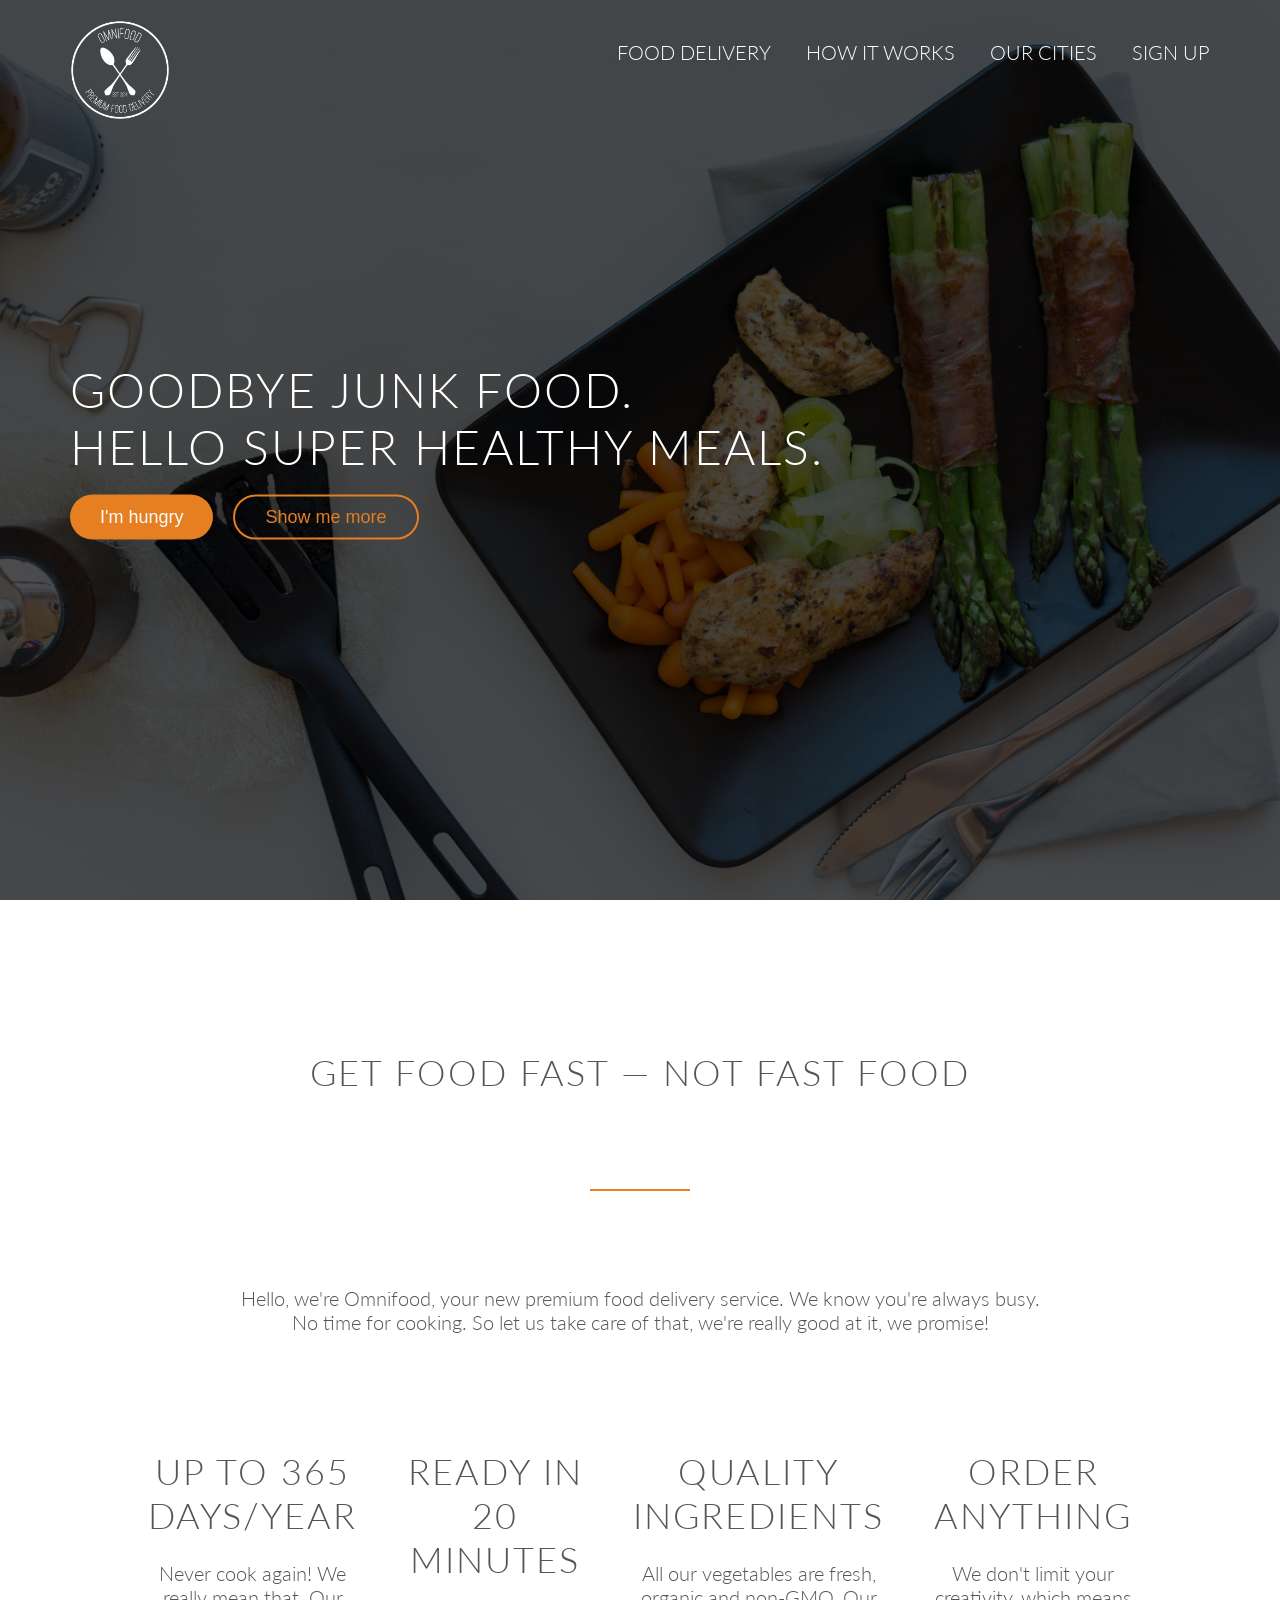
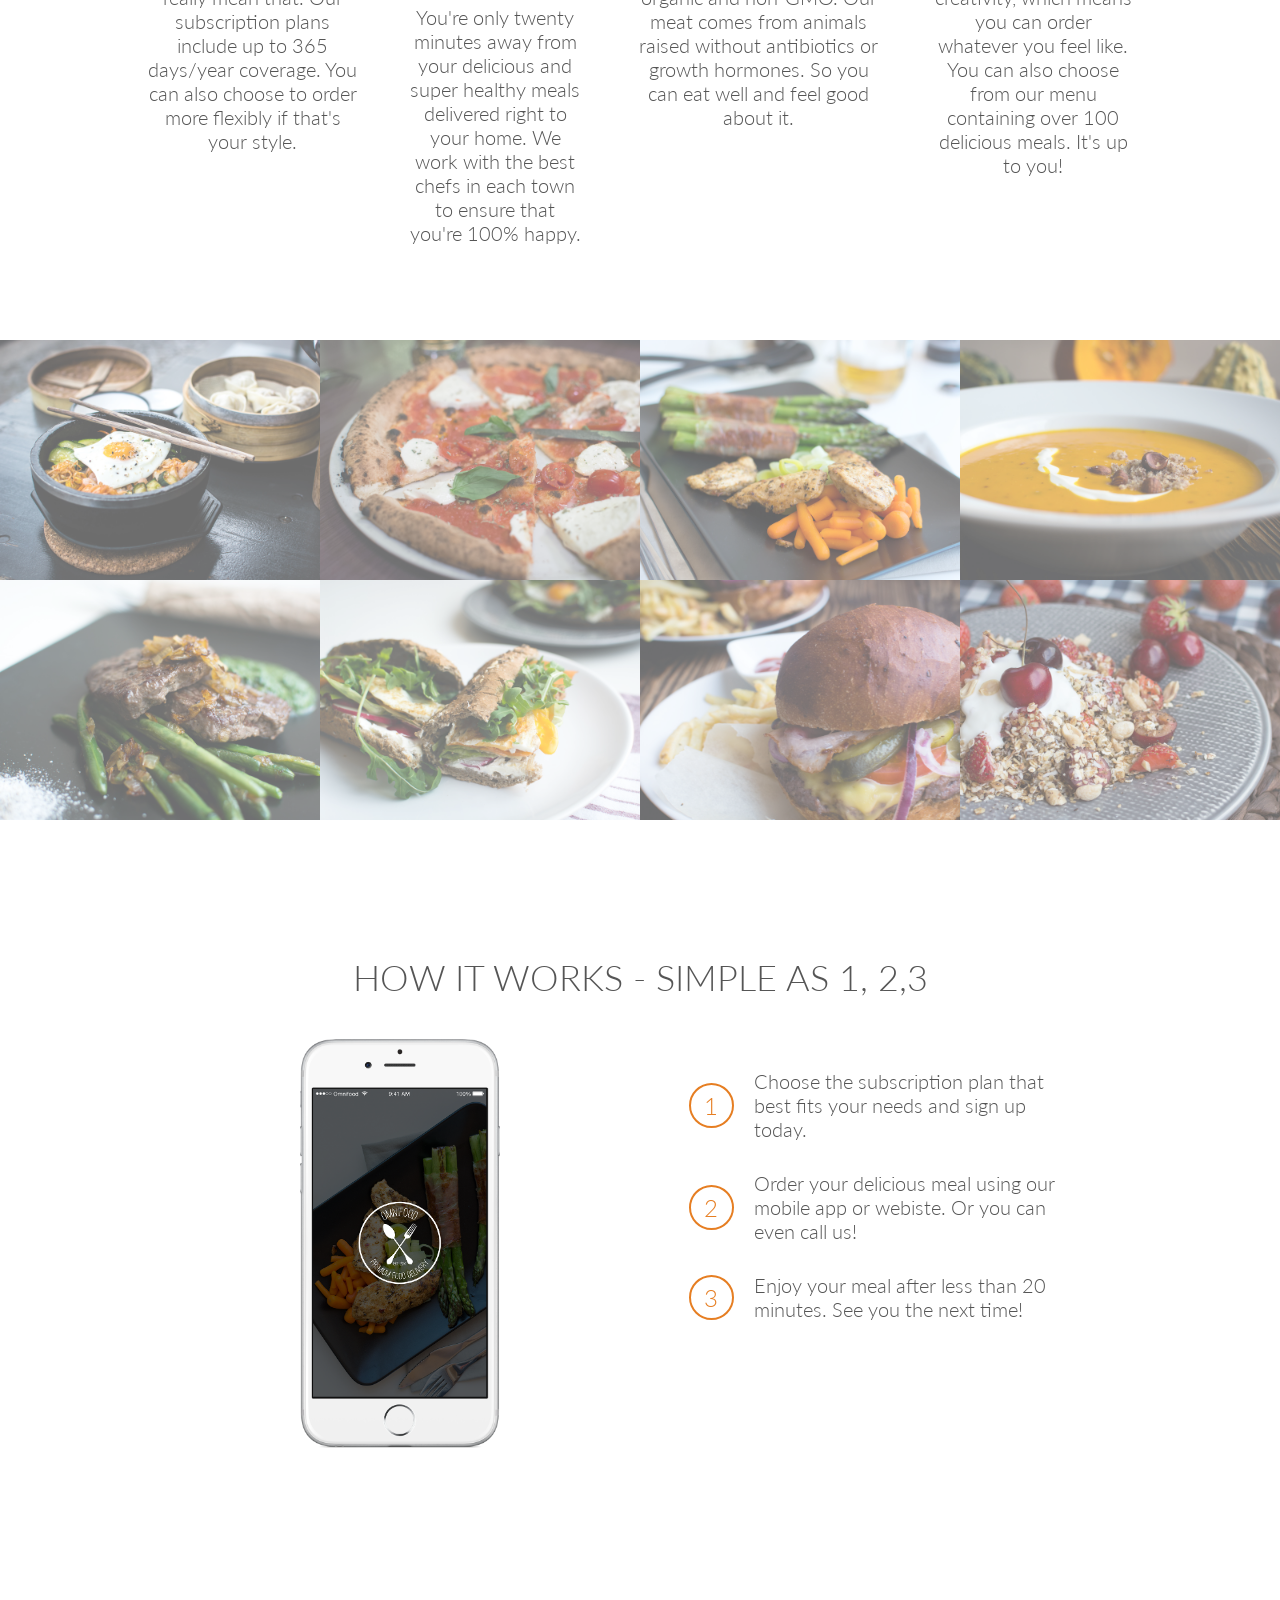
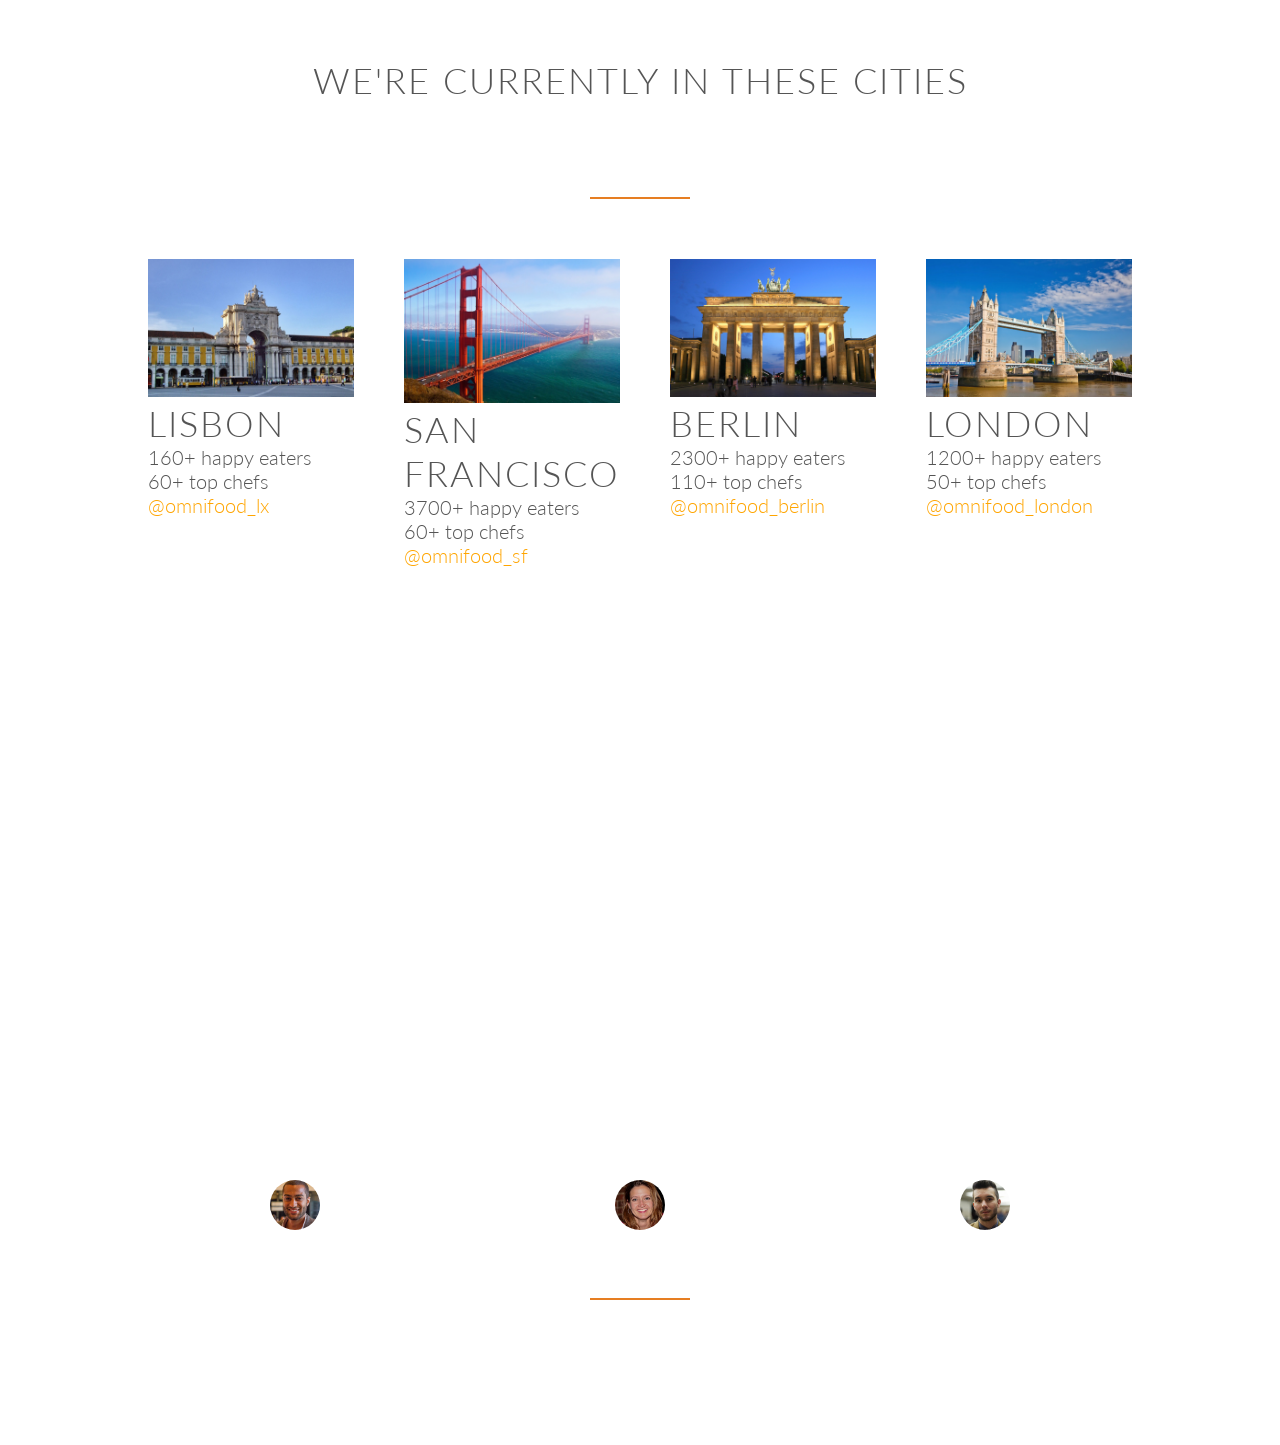
==== commit b1a4ba14: "finished my portion; 10/15/26 9:36am" ====
--- a/index.html
+++ b/index.html
@@ -6,24 +6,22 @@
     <title>Omnifood</title>
     <link rel="stylesheet" href="style.css">
     <link rel="preconnect" href="https://fonts.googleapis.com">
-<link rel="preconnect" href="https://fonts.gstatic.com" crossorigin>
-<link href="https://fonts.googleapis.com/css2?family=Lato:ital,wght@0,100;0,300;0,400;0,700;0,900;1,100;1,300;1,400;1,700;1,900&family=Poller+One&display=swap" rel="stylesheet">
+    <link rel="preconnect" href="https://fonts.gstatic.com" crossorigin>
+    <link href="https://fonts.googleapis.com/css2?family=Lato:ital,wght@0,100;0,300;0,400;0,700;0,900;1,100;1,300;1,400;1,700;1,900&family=Poller+One&display=swap" rel="stylesheet">
 </head>
 <body>
     <header class="header">
         <div class="nav">
             <div class="row">
-            <img src="Omnifood Contents/Omnifood Contents/logo-white.png" alt="omnifood logo" class="logo">
-            <ul class="main-nav">
-                <li><a href="#">FOOD DELIVERY</a></li>
-                <li><a href="#">HOW IT WORKS</a></li>
-                <li><a href="#">OUR CITIES</a></li>
-                <li><a href="#">SIGN UP</a></li>
-            </ul>
+                <img src="Omnifood Contents/Omnifood Contents/logo-white.png" alt="omnifood logo" class="logo">
+                <ul class="main-nav">
+                    <li><a href="#">FOOD DELIVERY</a></li>
+                    <li><a href="#">HOW IT WORKS</a></li>
+                    <li><a href="#">OUR CITIES</a></li>
+                    <li><a href="#">SIGN UP</a></li>
+                </ul>
+            </div>
         </div>
-        </div>
-    </header>
-    <header>
         <div class="hero">
             <p>Goodbye junk food.</p>
             <p>hello super healthy meals.</p>
@@ -33,36 +31,32 @@
             </div>
         </div>
     </header>
-    <article>
-        <div class="content">
-            <p class="content headerText">get food fast — not fast food</p>
-            <hr>
-            <p class="content bodyText">Hello, we're Omnifood, your new premium food delivery service. We know you're always busy.
-            No time for cooking. So let us take care of that, we're really good at it, we promise!</p>
-            <div class="flexbox-container">
-                <div class="flexbox-item">
-                    <img src="" alt="">
-                    <p class="flexbox-item headerText"></p>
-                </div>
-                <div class="flexbox-item">
-                    <p class="flexbox-item headerText">up to 365 days/year</p><br>
-                    <p class="flexbox-item bodyText">Never cook again! We really mean that. Our subscription plans include up to 365 days/year coverage. You can also choose to order more flexibly if that's your style.</p>
-                </div>
-                <div class="flexbox-item">
-                    <p class="flexbox-item headerText">Ready in 20 minutes</p><br>
-                    <p class="flexbox-item bodyText">You're only twenty minutes away from your delicious and super healthy meals delivered right to your home. We work with the best chefs in each town to ensure that you're 100% happy.</p>
-                    
-                </div>
-                <div class="flexbox-item">
-                    <p class="flexbox-item headerText">quality ingredients</p><br>
-                    <p class="flexbox-item bodyText">All our vegetables are fresh, organic and non-GMO. Our meat comes from animals raised without antibiotics or growth hormones. So you can eat well and feel good about it.</p>
-                </div>
-                <div class="flexbox-item">
-                    <p class="flexbox-item headerText">order anything </p><br>
-                    <p class="flexbox-item bodyText">We don't limit your creativity, which means you can order whatever you feel like. You can also choose from our menu containing over 100 delicious meals. It's up to you!</p>
-                </div>
+
+    <div class="content">
+        <p class="content headerText">get food fast — not fast food</p>
+        <hr>
+        <p class="content bodyText">Hello, we're Omnifood, your new premium food delivery service. We know you're always busy.
+        No time for cooking. So let us take care of that, we're really good at it, we promise!</p>
+        <div class="flexbox-container">
+            <div class="flexbox-item">
+                <p class="flexbox-item headerText">up to 365 days/year</p><br>
+                <p class="flexbox-item bodyText">Never cook again! We really mean that. Our subscription plans include up to 365 days/year coverage. You can also choose to order more flexibly if that's your style.</p>
+            </div>
+            <div class="flexbox-item">
+                <p class="flexbox-item headerText">Ready in 20 minutes</p><br>
+                <p class="flexbox-item bodyText">You're only twenty minutes away from your delicious and super healthy meals delivered right to your home. We work with the best chefs in each town to ensure that you're 100% happy.</p>
+            </div>
+            <div class="flexbox-item">
+                <p class="flexbox-item headerText">quality ingredients</p><br>
+                <p class="flexbox-item bodyText">All our vegetables are fresh, organic and non-GMO. Our meat comes from animals raised without antibiotics or growth hormones. So you can eat well and feel good about it.</p>
+            </div>
+            <div class="flexbox-item">
+                <p class="flexbox-item headerText">order anything </p><br>
+                <p class="flexbox-item bodyText">We don't limit your creativity, which means you can order whatever you feel like. You can also choose from our menu containing over 100 delicious meals. It's up to you!</p>
             </div>
         </div>
+    </div>
+
     <div class="images">
         <img src="Omnifood Contents/Omnifood Contents/1.jpg" alt="">
         <img src="Omnifood Contents/Omnifood Contents/2.jpg" alt="">
@@ -75,101 +69,101 @@
         <img src="Omnifood Contents/Omnifood Contents/7.jpg" alt="">
         <img src="Omnifood Contents/Omnifood Contents/8.jpg" alt="">
     </div>
-    <article class="how-it-works">
-       <div class="row">
-        <h2>
-            How it works - simple as 1, 2,3
-        </h2>
+
+    <div class="content how-it-works">
+        <div class="row">
+            <h2>How it works - simple as 1, 2,3</h2>
             <img src="Omnifood Contents/Omnifood Contents/app-iPhone.png" alt="iPhone app" class="app-screen">
-        </div>
-        <div class="steps">
-            <div class="step-number">1</div>
-            <p>Choose the subscription plan that best fits your needs and sign up today.</p>
-        </div>
-        <div class="steps">
-            <div class="step-number">2</div>
-            <p>"Order your delicious meal using our mobile app or webiste. Or you can even call us!"</p>
-        </div>
-          <div class="steps">
-            <div class="step-number">3</div>
-            <p>Enjoy your meal after less than 20 minutes. See you the next time!</p>
-          </div>  
-        
-    </article>
-    
-     <div class="content">
-            <p class="content headerText">we're currently in these cities</p>
-            <hr>
-            <div class="flexbox-container cities">
-                <div class="flexbox-item cities">
-                    <img src="Omnifood Contents/Omnifood Contents/lisbon-3.jpg" alt="">
-                    <p class="flexbox-item headerText">Lisbon</p>
-                    <ul class="flexbox-item bodyText">
-                        <li>160+ happy eaters</li>
-                        <li>60+ top chefs</li>
-                        <a href="#">
-                            <li>@omnifood_lx</li>
-                        </a>
-                    </ul>
+            <div class="wrapper">
+                <div class="steps">
+                    <div class="step-number">1</div>
+                    <p>Choose the subscription plan that best fits your needs and sign up today.</p>
                 </div>
-                <div class="flexbox-item cities">
-                    <img src="Omnifood Contents/Omnifood Contents/san-francisco.jpg" alt="">
-                    <p class="flexbox-item headerText">San Francisco</p>
-                    <ul class="flexbox-item bodyText">
-                        <li>3700+ happy eaters</li>
-                        <li>60+ top chefs</li>
-                        <a href="#">
-                            <li>@omnifood_sf</li>
-                        </a>
-                    </ul>
+                <div class="steps">
+                    <div class="step-number">2</div>
+                    <p>Order your delicious meal using our mobile app or webiste. Or you can even call us!</p>
                 </div>
-                <div class="flexbox-item cities">
-                    <img src="Omnifood Contents/Omnifood Contents/berlin.jpg" alt="">
-                    <p class="flexbox-item headerText">Berlin</p>
-                    <ul class="flexbox-item bodyText">
-                        <li>2300+ happy eaters</li>
-                        <li>110+ top chefs</li>
-                        <a href="#">
-                            <li>@omnifood_berlin</li>
-                        </a>
-                    </ul>
-                </div>
-                <div class="flexbox-item cities">
-                    <img src="Omnifood Contents/Omnifood Contents/london.jpg" alt="">
-                    <p class="flexbox-item headerText">London</p>
-                    <ul class="flexbox-item bodyText">
-                        <li>1200+ happy eaters</li>
-                        <li>50+ top chefs</li>
-                        <a href="#">
-                            <li>@omnifood_london</li>
-                        </a>
-                    </ul>
-                </div>
+                <div class="steps">
+                    <div class="step-number">3</div>
+                    <p>Enjoy your meal after less than 20 minutes. See you the next time!</p>
+                </div> 
             </div>
         </div>
-        <section>
-            <div class="wrapper">
-                <div class="content reviews">
-                    <p class="content headerText">Our customers can't live without us</p>
-                    <div class="flexbox-container transparent">
-                        <div class="flexbox-item">
-                            <p>"Omnifood is just awesome! I just started launched a startup which leave me with no time for cooking, so Omnifood is a life-saver. Now that I got used to it, I couldn't live without my daily meals!"</p>
-                            <p>- Alberto Duncan</p>
+    </div>
+    
+    <div class="content">
+        <p class="content headerText">we're currently in these cities</p>
+        <hr>
+        <div class="flexbox-container cities">
+            <div class="flexbox-item cities">
+                <img src="Omnifood Contents/Omnifood Contents/lisbon-3.jpg" alt="">
+                <p class="flexbox-item headerText">Lisbon</p>
+                <ul class="flexbox-item bodyText">
+                    <li>160+ happy eaters</li>
+                    <li>60+ top chefs</li>
+                    <li><a href="#">@omnifood_lx</a></li>
+                </ul>
+            </div>
+            <div class="flexbox-item cities">
+                <img src="Omnifood Contents/Omnifood Contents/san-francisco.jpg" alt="">
+                <p class="flexbox-item headerText">San Francisco</p>
+                <ul class="flexbox-item bodyText">
+                    <li>3700+ happy eaters</li>
+                    <li>60+ top chefs</li>
+                    <li><a href="#">@omnifood_sf</a></li>
+                </ul>
+            </div>
+            <div class="flexbox-item cities">
+                <img src="Omnifood Contents/Omnifood Contents/berlin.jpg" alt="">
+                <p class="flexbox-item headerText">Berlin</p>
+                <ul class="flexbox-item bodyText">
+                    <li>2300+ happy eaters</li>
+                    <li>110+ top chefs</li>
+                    <li><a href="#">@omnifood_berlin</a></li>
+                </ul>
+            </div>
+            <div class="flexbox-item cities">
+                <img src="Omnifood Contents/Omnifood Contents/london.jpg" alt="">
+                <p class="flexbox-item headerText">London</p>
+                <ul class="flexbox-item bodyText">
+                    <li>1200+ happy eaters</li>
+                    <li>50+ top chefs</li>
+                    <li><a href="#">@omnifood_london</a></li>
+                </ul>
+            </div>
+        </div>
+    </div>
+
+    <section>
+        <div class="wrapper">
+            <div class="content reviews">
+                <p class="content headerText">Our customers can't live without us</p>
+                <div class="flexbox-container transparent">
+                    <div class="flexbox-item">
+                        <p>"Omnifood is just awesome! I just started launched a startup which leave me with no time for cooking, so Omnifood is a life-saver. Now that I got used to it, I couldn't live without my daily meals!"</p>
+                        <div class="customer-image">
+                            <img src="Omnifood Contents/Omnifood Contents/customer-1.jpg" alt="customer 1">
                         </div>
-                        <div class="flexbox-item">
-                            <p>"Inexpensive, healthy and great-tasting meals, delivered right to my home. We have lots of food delivery here in Lisbon, but no one comes even close to Omifood. Me and my family are so in love!"</p>
-                            <p>- Joana Silva</p>
+                        <p>Alberto Duncan</p>
+                    </div>
+                    <div class="flexbox-item">
+                        <p>"Inexpensive, healthy and great-tasting meals, delivered right to my home. We have lots of food delivery here in Lisbon, but no one comes even close to Omifood. Me and my family are so in love!"</p>
+                        <div class="customer-image">
+                            <img src="Omnifood Contents/Omnifood Contents/customer-2.jpg" alt="customer 2">
                         </div>
-                        <div class="flexbox-item">
-                            <p>"I was looking for a quick and easy food delivery service in San Franciso. I tried a lot of them and ended up with Omnifood. Best food delivery service in the Bay Area. Keep up the great work!"</p>
-                            <p>- Milton Chapman</p>
+                        <p>Joana Silva</p>
+                    </div>
+                    <div class="flexbox-item">
+                        <p>"I was looking for a quick and easy food delivery service in San Franciso. I tried a lot of them and ended up with Omnifood. Best food delivery service in the Bay Area. Keep up the great work!"</p>
+                        <div class="customer-image">
+                            <img src="Omnifood Contents/Omnifood Contents/customer-3.jpg" alt="customer 3">
                         </div>
+                        <p>Milton Chapman</p>
                     </div>
-                    <hr>
                 </div>
+                <hr>
             </div>
-        </section>
-    </article>
-<link href="https://fonts.googleapis.com/css2?family=Lato:ital,wght@0,100;0,300;0,400;0,700;0,900;1,100;1,300;1,400;1,700;1,900&display=swap" rel="stylesheet">
+        </div>
+    </section>
 </body>
 </html>
--- a/style.css
+++ b/style.css
@@ -1,205 +1,236 @@
-*{
+* {
     margin: 0;
     padding: 0;
     box-sizing: border-box;
-    font-family: 'Lato', sans-serif;
-}
-nav{
+}
+
+nav {
     position: fixed;
 }
-html{
+
+html {
     color: #555;
-}
-html{
     font-family: 'Lato', sans-serif;
     font-weight: 300;
     font-size: 20px;
     text-rendering: optimizeLegibility;
 } 
-html p{
+
+html p, html h1, html h2, html h3, html h4, html h5, html h6 {
     font-family: 'Lato', sans-serif;
     font-weight: 300;
 }
-header{
-    background-image: linear-gradient(rgba(0,0,0,0.7), rgba(0,0,0,0.7)), url("Omnifood Contents/Omnifood Contents/hero.jpg");
+
+.header {
+    background-image: linear-gradient(rgba(0, 0, 0, 0.7), rgba(0, 0, 0, 0.7)), url("Omnifood Contents/Omnifood Contents/hero.jpg");
     background-size: cover;
-    height:100vh;
+    height: 100vh;
     background-attachment: fixed;
-}
-.hero p{
-    color:white;
+    position: relative;
+}
+
+.hero {
+    position: absolute;
+    top: 50%;
+    left: 50%;
+    transform: translate(-50%, -50%);
+    width: 1140px;
+}
+
+.hero p {
+    color: white;
     font-size: 240%;
     font-family: 'Lato', 'sans-serif';
     text-transform: uppercase;
     letter-spacing: 2px;
 }
-.hero .btn-full{
+
+.hero .btn-full {
     background-color: #e67e22;
-    color:white;
-    border:none;
+    color: white;
+    border: none;
     padding: 10px 30px;
     font-size: 18px;
     border-radius: 50px;
-    cursor:pointer;
-}
-.hero .btn-ghost{
-    background-color: rgb(255, 255, 255, 0.0);
-    color:#e67e22;
-    border:2px solid #e67e22;
+    cursor: pointer;
+}
+
+.hero .btn-ghost {
+    background-color: rgba(255, 255, 255, 0.0);
+    color: #e67e22;
+    border: 2px solid #e67e22;
     padding: 10px 30px;
     font-size: 18px;
     border-radius: 50px;
-    cursor:pointer;
-}
-.buttons{
+    cursor: pointer;
+}
+
+.buttons {
     margin-top: 20px;
-    display:flex;
-    gap:20px;
-}
-.hero {
-    scale:1.2;
-    position: absolute;
-    top:52%;
-    left:40%;
-    transform: translate(-50%, -50%);
-}
-.content{
+    display: flex;
+    gap: 20px;
+}
+
+.row {
+    max-width: 1140px;
+    margin: 0 auto;
+}
+
+.logo {
+    height: 100px;
+    float: left;
+    margin-top: 20px;
+}
+
+.main-nav {
+    float: right;
+    list-style: none;
+    margin-top: 40px;
+}
+
+.main-nav li {
+    display: inline-block;
+    margin-left: 30px;
+}
+
+a {
+    text-decoration: none;
+    color: #fff;
+}
+
+a:hover {
+    text-decoration: underline;
+    text-decoration-color: orange;
+}
+
+.content {
     width: 80%;
     margin: 75px auto;
     text-align: center;
-}
-.content .headerText{
+    display: flex;
+    flex-direction: column;
+    align-items: center;
+}
+
+.content .headerText {
     font-size: 180%;
     text-transform: uppercase;
     font-weight: 300;
     letter-spacing: 2px;
 }
+
 .content hr {
-    color:#e67e22;
-}
-.flexbox-container{
-    display:flex;
+    width: 100px;
+    border: 1px solid #e67e22;
+    margin: 20px auto;
+}
+
+.flexbox-container {
+    display: flex;
     margin-top: 20px;
     gap: 50px;
     flex-direction: row;
     padding: 20px;
 }
-.images{
-    display:flex;
+
+.flexbox-item {
+    flex: 1;
+}
+
+.images {
+    display: flex;
     justify-content: center;
 }
-.images img{
+
+.images img {
     max-width: 25%;
-    max-height: auto;
+    height: auto;
     opacity: 0.6;
 }
-.images img:hover{
-    display:flex;
-    justify-content: center;
+
+.images img:hover {
     opacity: 1;
     transition-duration: 0.5s;
 }
-.cities img{  
-    max-width: 100%;
-    max-height: auto;
-    
-}
-.cities p {
-}
-ul{
-    list-style-type: none;
-}
-a {
-    color:orange;
-}
-section {
-    padding: 50px;
-    background-image: linear-gradient(rgba(0,0,0,0.8), rgba(0,0,0,0.8)), url("Omnifood Contents/Omnifood Contents/back-customers.jpg");
-    background-size: cover;
-    height:50vh;
-    background-attachment: fixed;
-=======
-}   
-.header{
-    background-image: linear-gradient(rgba(0, 0, 0, 0.7), rgba(0, 0, 0, 0.7)), url("Omnifood Contents/Omnifood Contents/hero.jpg");
-    background-size: cover;
-    height: 100vh;
-    background-attachment: fixed;
-}
-.row{
-    max-width: 1140;
-    margin: 0 auto;
-}
-.main-nav{
-    float: right;
-    list-style: none;
-    margin-top: 30px;
-}
-.main-nav li{
-    display: inline-block;
-    margin-left: 30px;
-    margin-right: 50px;
-    text-decoration: none;
-    padding: 10px 0;
-}
-.logo{
-    height: 100px;
-    margin: auto;
-    margin-left: 300px;
-    margin-top: 30px;
-}
-a{
-    text-decoration: none;
-    color: #fff;
-}
-a:hover{
-    text-decoration: underline;
-    text-decoration-color: orange;
-}
-.app-screen{
-    width: 40%;
-    display: block;
-    text-align: right;
-    padding-right: 3%;
-    margin-top: 30px;
-
-}
-
-.how-it-works h2{
-    margin-top: 100px;
-    margin-bottom: 50px;
-    text-align: center;
-}
-div.steps{
-    display: flex;
-    justify-content: space-between;
-    margin-top: 50px;
-    float: right;
-}
-.steps p{
-    display: block;
-    margin-block-start: 16px;
-    margin-block-end: 16px;
-    margin-inline-start: 0px;
-    margin-inline-end: 0px;
-}
-.article .how-it-works{
-    background-color: #f4f4f4;
-}
-
-.how-it-works h2{
+
+.how-it-works {
+    padding: 60px 0;
+}
+
+.how-it-works h2 {
     text-align: center;
     margin-bottom: 40px;
     text-transform: uppercase;
     font-size: 180%;
 }
 
-.step-number{
-    text-align: center;
-    display: inline-block;
+.app-screen {
+    width: 40%;
+    max-width: 200px;
+    float: left;
+    margin-left: 15%;
+    height: auto;
+}
+
+.how-it-works .wrapper {
+    float: right;
+    width: 40%;
+    margin-right: 5%;
+}
+
+div.steps {
+    margin-top: 30px;
+    display: flex;
+    align-items: center;
+    gap: 20px;
+    text-align: left;
+}
+
+.step-number {
+    display: flex;
+    align-items: center;
+    justify-content: center;
     color: #e67e22;
     border: 2px solid #e67e22;
     border-radius: 50%;
-    width: 30px;
-    height: 30px;
+    min-width: 45px;
+    height: 45px;
+    font-size: 120%;
+}
+
+.cities img {  
+    max-width: 100%;
+    height: auto;
+}
+
+.cities .flexbox-item {
+    text-align: left;
+}
+
+ul {
+    list-style-type: none;
+}
+
+.cities a {
+    color: orange;
+}
+
+section {
+    padding: 50px 0;
+    background-image: linear-gradient(rgba(0, 0, 0, 0.8), rgba(0, 0, 0, 0.8)), url("Omnifood Contents/Omnifood Contents/back-customers.jpg");
+    background-size: cover;
+    background-attachment: fixed;
+    color: #fff;
+} 
+
+.wrapper .reviews {
+    display: flex;
+    flex-direction: column;
+}
+
+.customer-image img {
+    border-radius: 50%;
+    width: 50px;
+    height: 50px;
+    margin-top: 15px;
 }
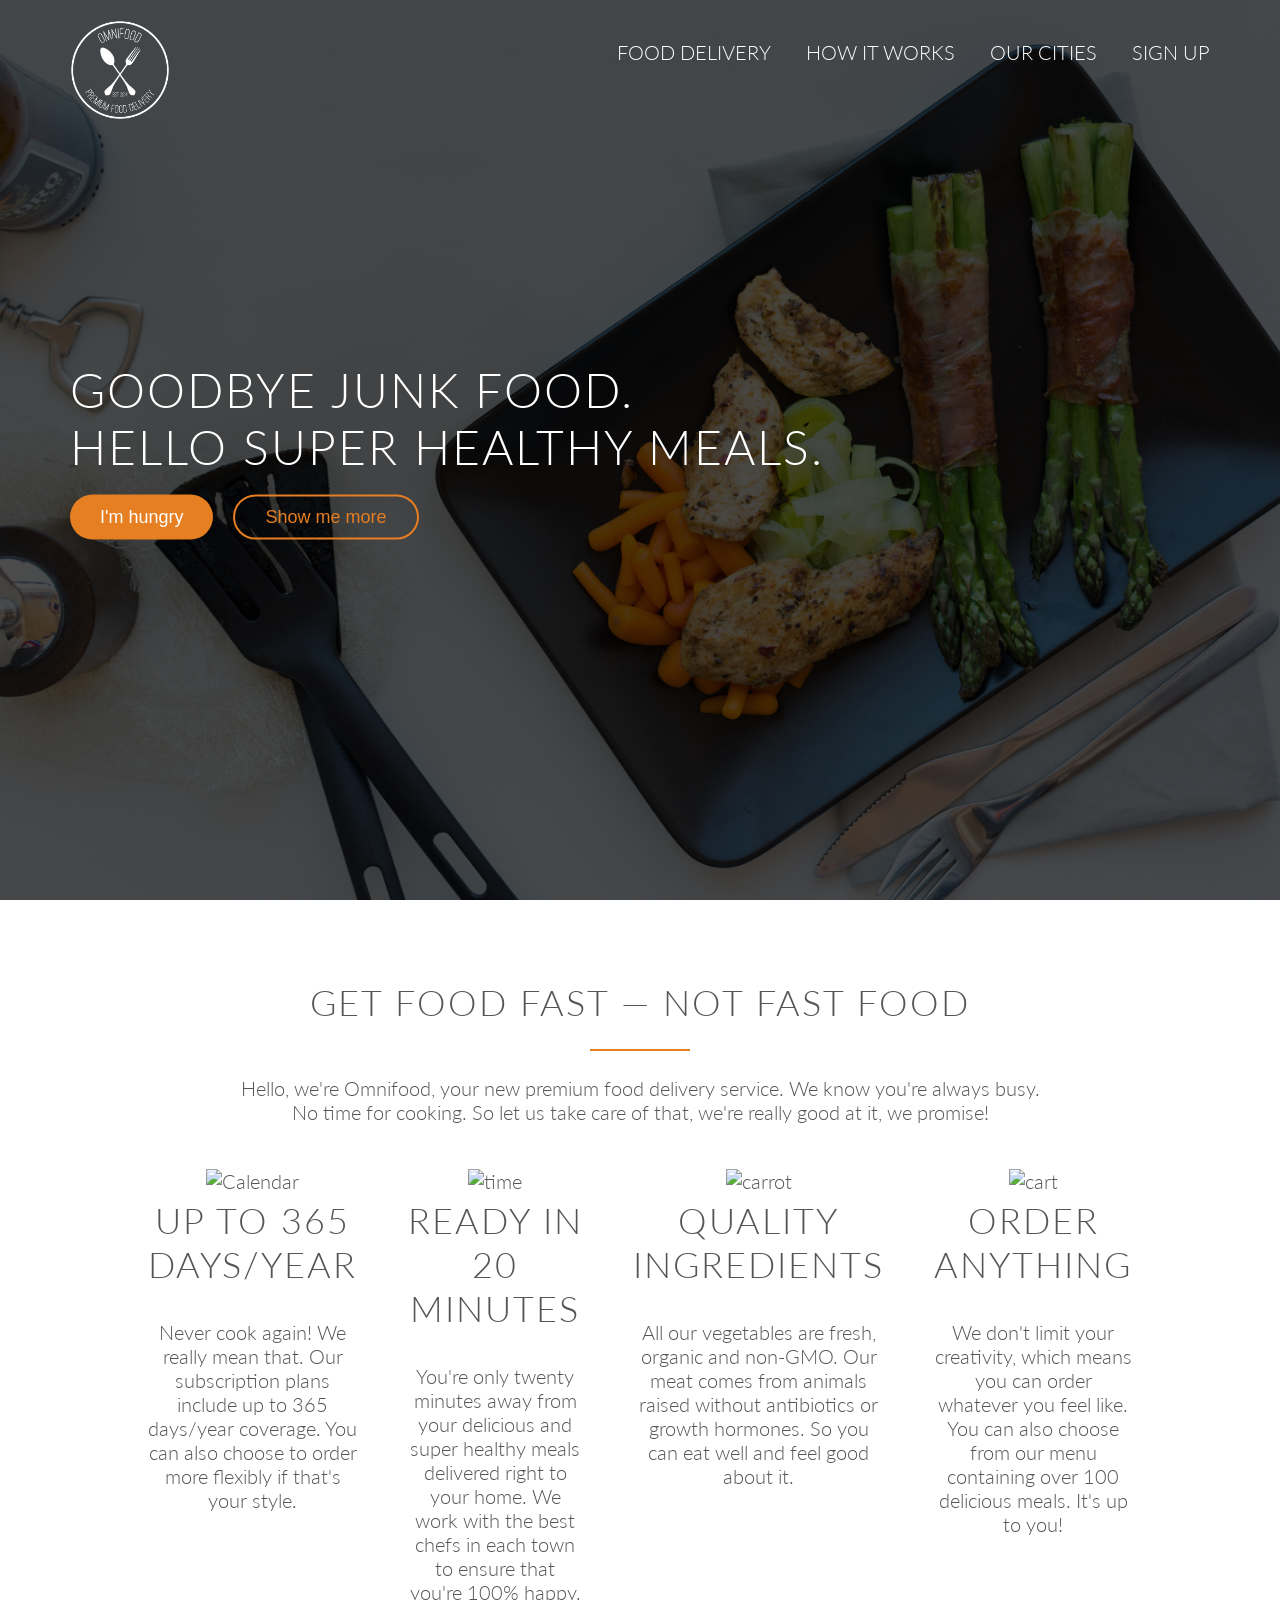
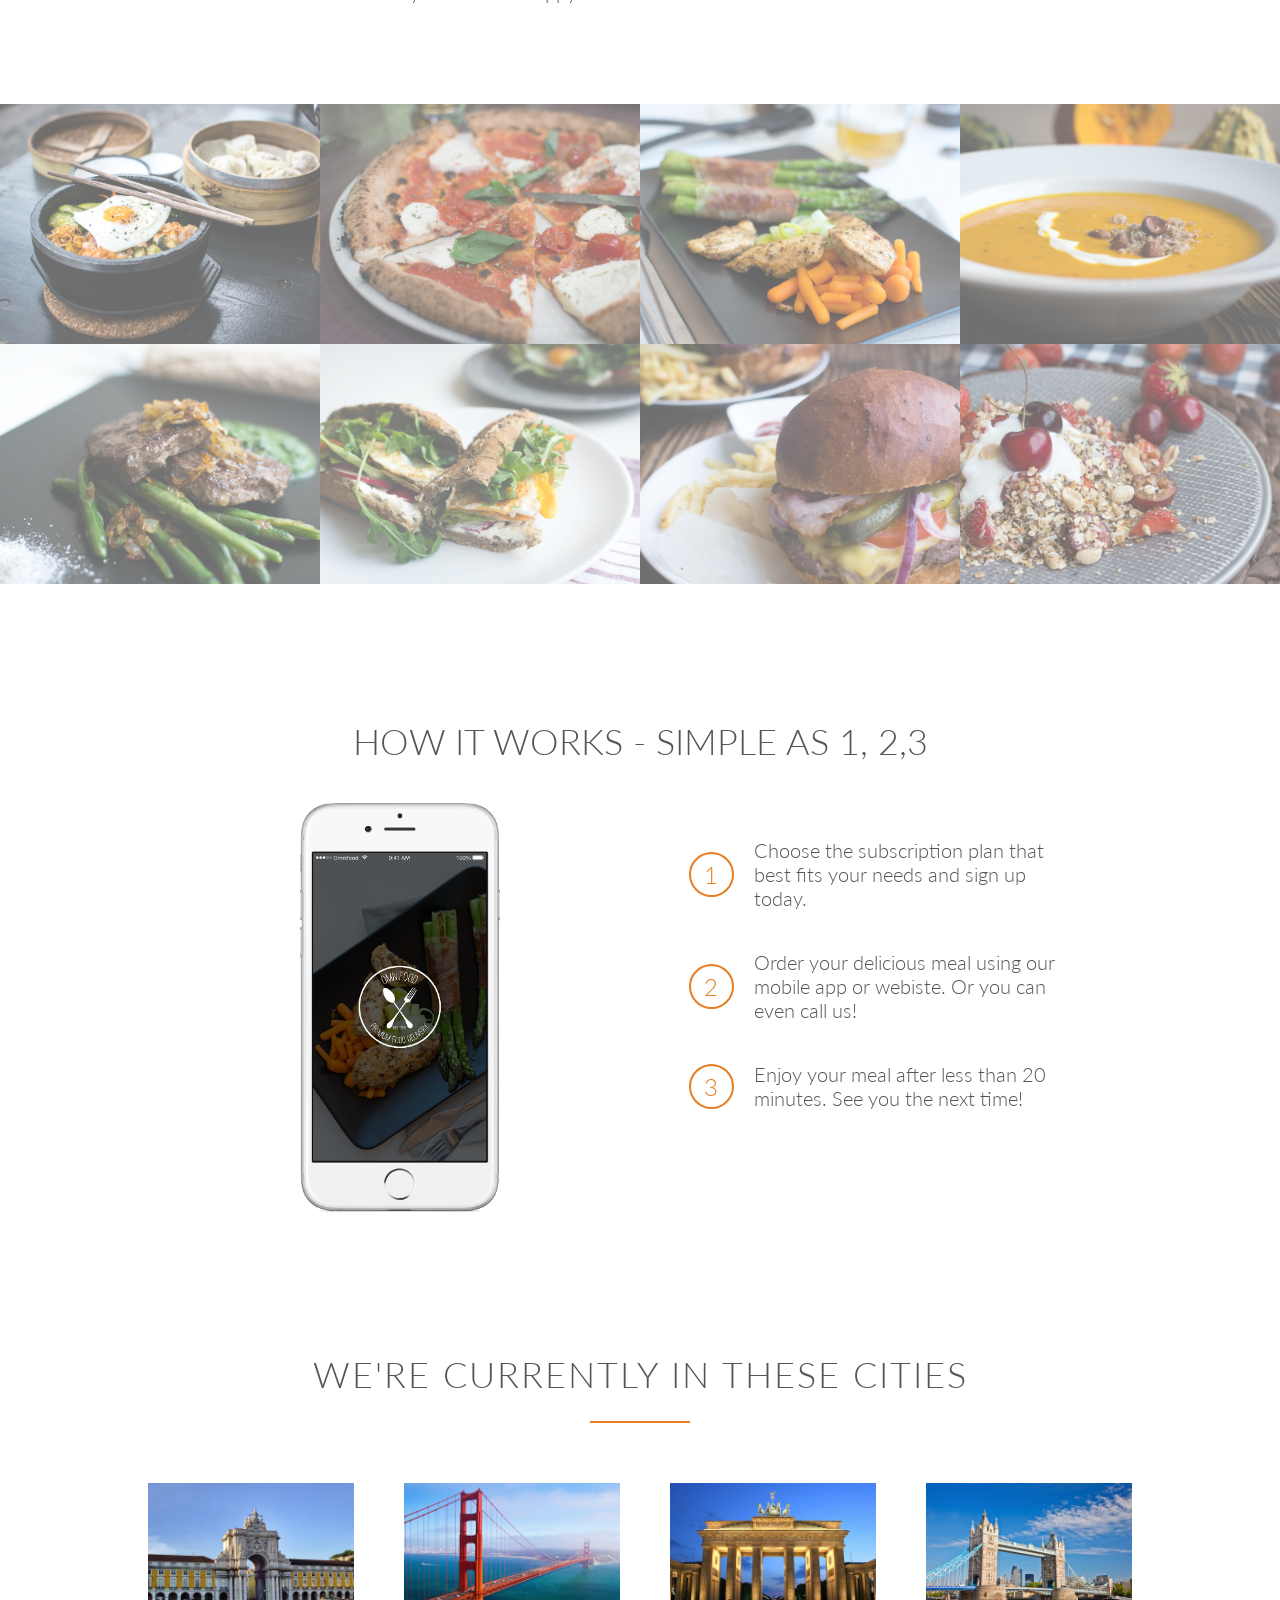
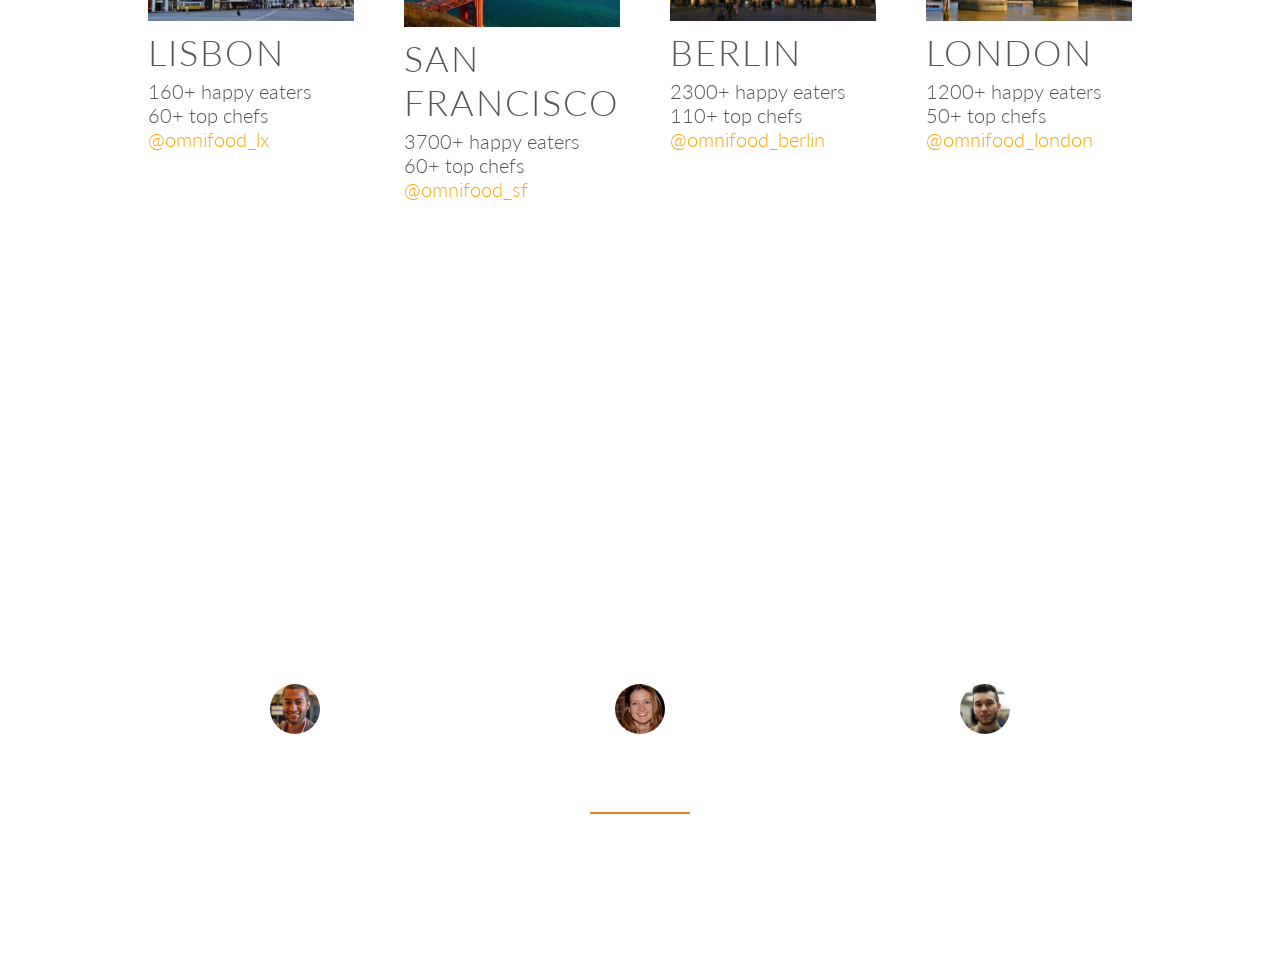
==== commit 526e7594: "combined my code with Nate's and refined/simplified our code." ====
--- a/index.html
+++ b/index.html
@@ -39,18 +39,22 @@
         No time for cooking. So let us take care of that, we're really good at it, we promise!</p>
         <div class="flexbox-container">
             <div class="flexbox-item">
+                <img class="ion-icon" src="../../ionicons.designerpack/calendar-sharp.svg" alt="Calendar">
                 <p class="flexbox-item headerText">up to 365 days/year</p><br>
                 <p class="flexbox-item bodyText">Never cook again! We really mean that. Our subscription plans include up to 365 days/year coverage. You can also choose to order more flexibly if that's your style.</p>
             </div>
             <div class="flexbox-item">
+                <img class="ion-icon" src="../../ionicons.designerpack/time-sharp.svg" alt="time">
                 <p class="flexbox-item headerText">Ready in 20 minutes</p><br>
                 <p class="flexbox-item bodyText">You're only twenty minutes away from your delicious and super healthy meals delivered right to your home. We work with the best chefs in each town to ensure that you're 100% happy.</p>
             </div>
             <div class="flexbox-item">
+                <img src="../../ionicons.designerpack/nutrition-sharp.svg" alt="carrot" class="ion-icon">
                 <p class="flexbox-item headerText">quality ingredients</p><br>
                 <p class="flexbox-item bodyText">All our vegetables are fresh, organic and non-GMO. Our meat comes from animals raised without antibiotics or growth hormones. So you can eat well and feel good about it.</p>
             </div>
             <div class="flexbox-item">
+                <img src="../../ionicons.designerpack/cart-sharp.svg" alt="cart" class="ion-icon">
                 <p class="flexbox-item headerText">order anything </p><br>
                 <p class="flexbox-item bodyText">We don't limit your creativity, which means you can order whatever you feel like. You can also choose from our menu containing over 100 delicious meals. It's up to you!</p>
             </div>
--- a/style.css
+++ b/style.css
@@ -112,6 +112,10 @@
     align-items: center;
 }
 
+.content p{
+    margin: 5px auto;
+}
+
 .content .headerText {
     font-size: 180%;
     text-transform: uppercase;
@@ -140,6 +144,11 @@
 .images {
     display: flex;
     justify-content: center;
+}
+
+.ion-icon{
+    width: 50px;
+    height: auto;
 }
 
 .images img {
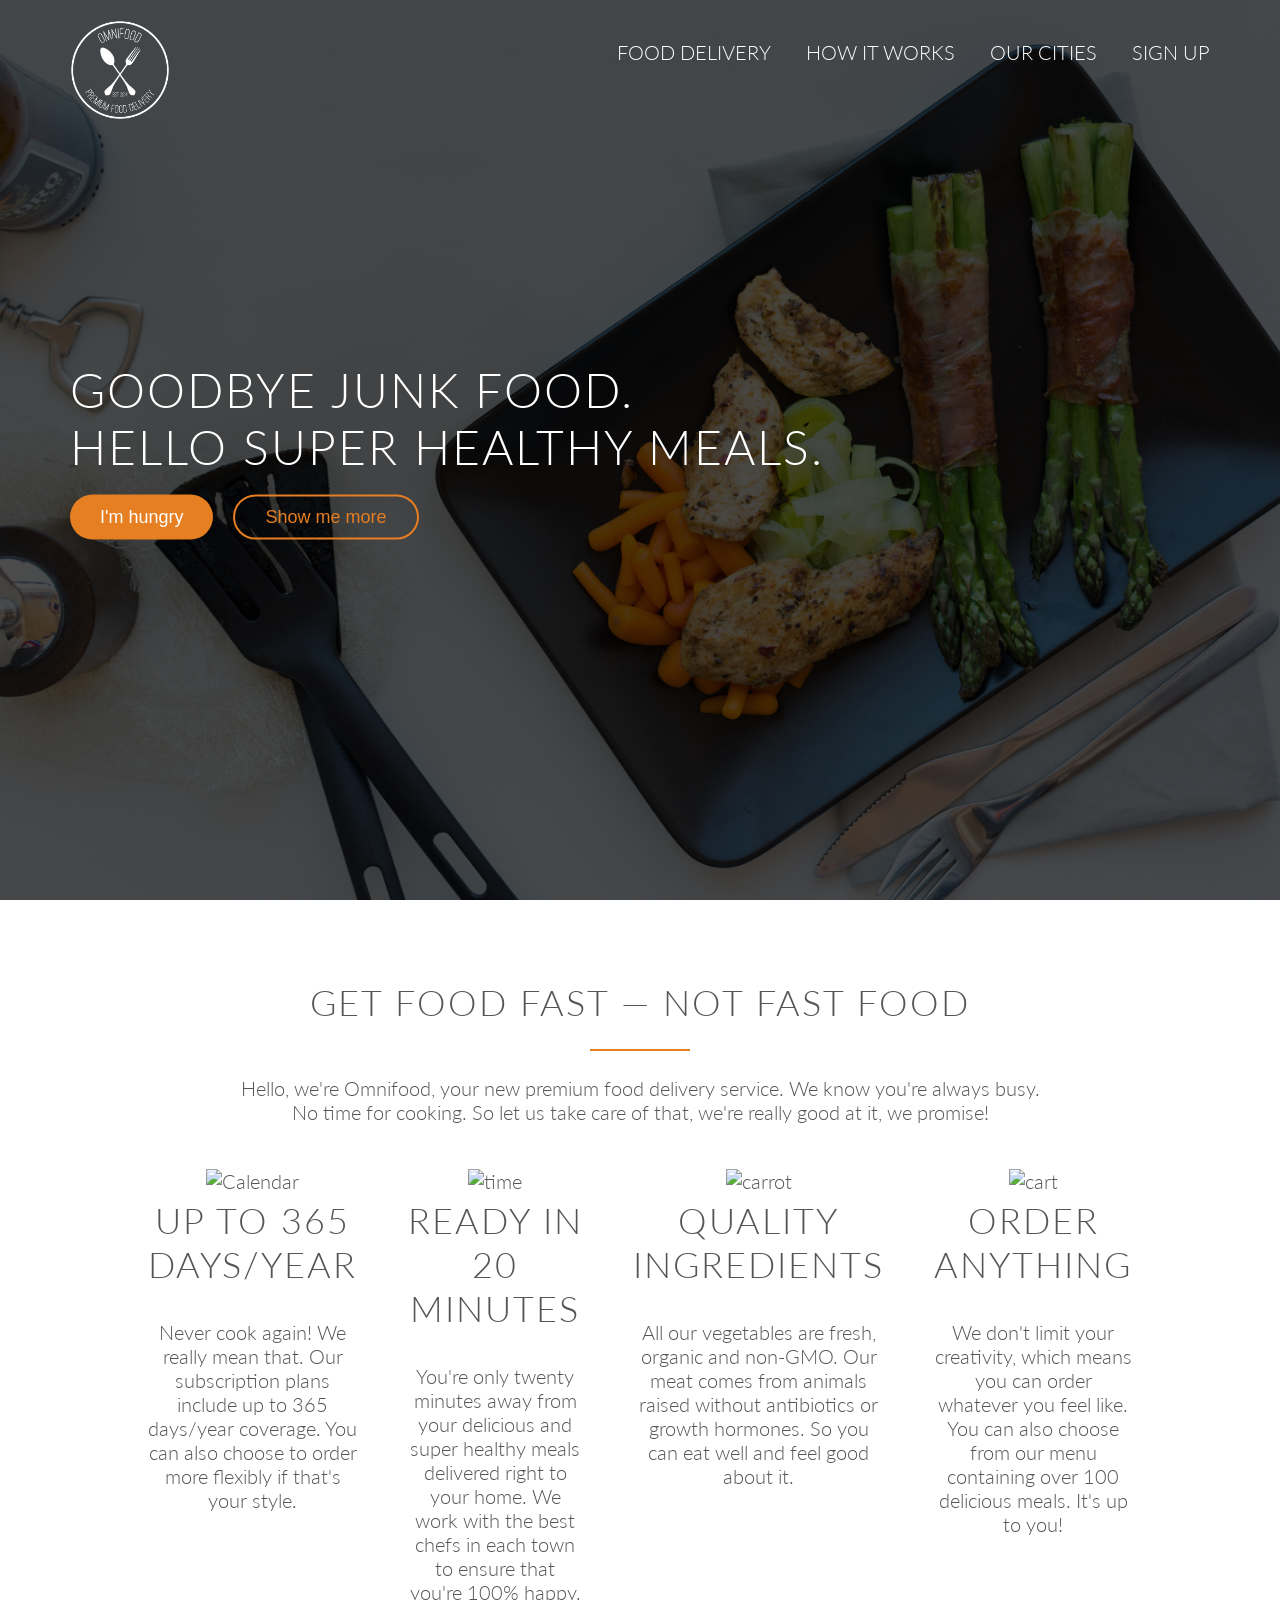
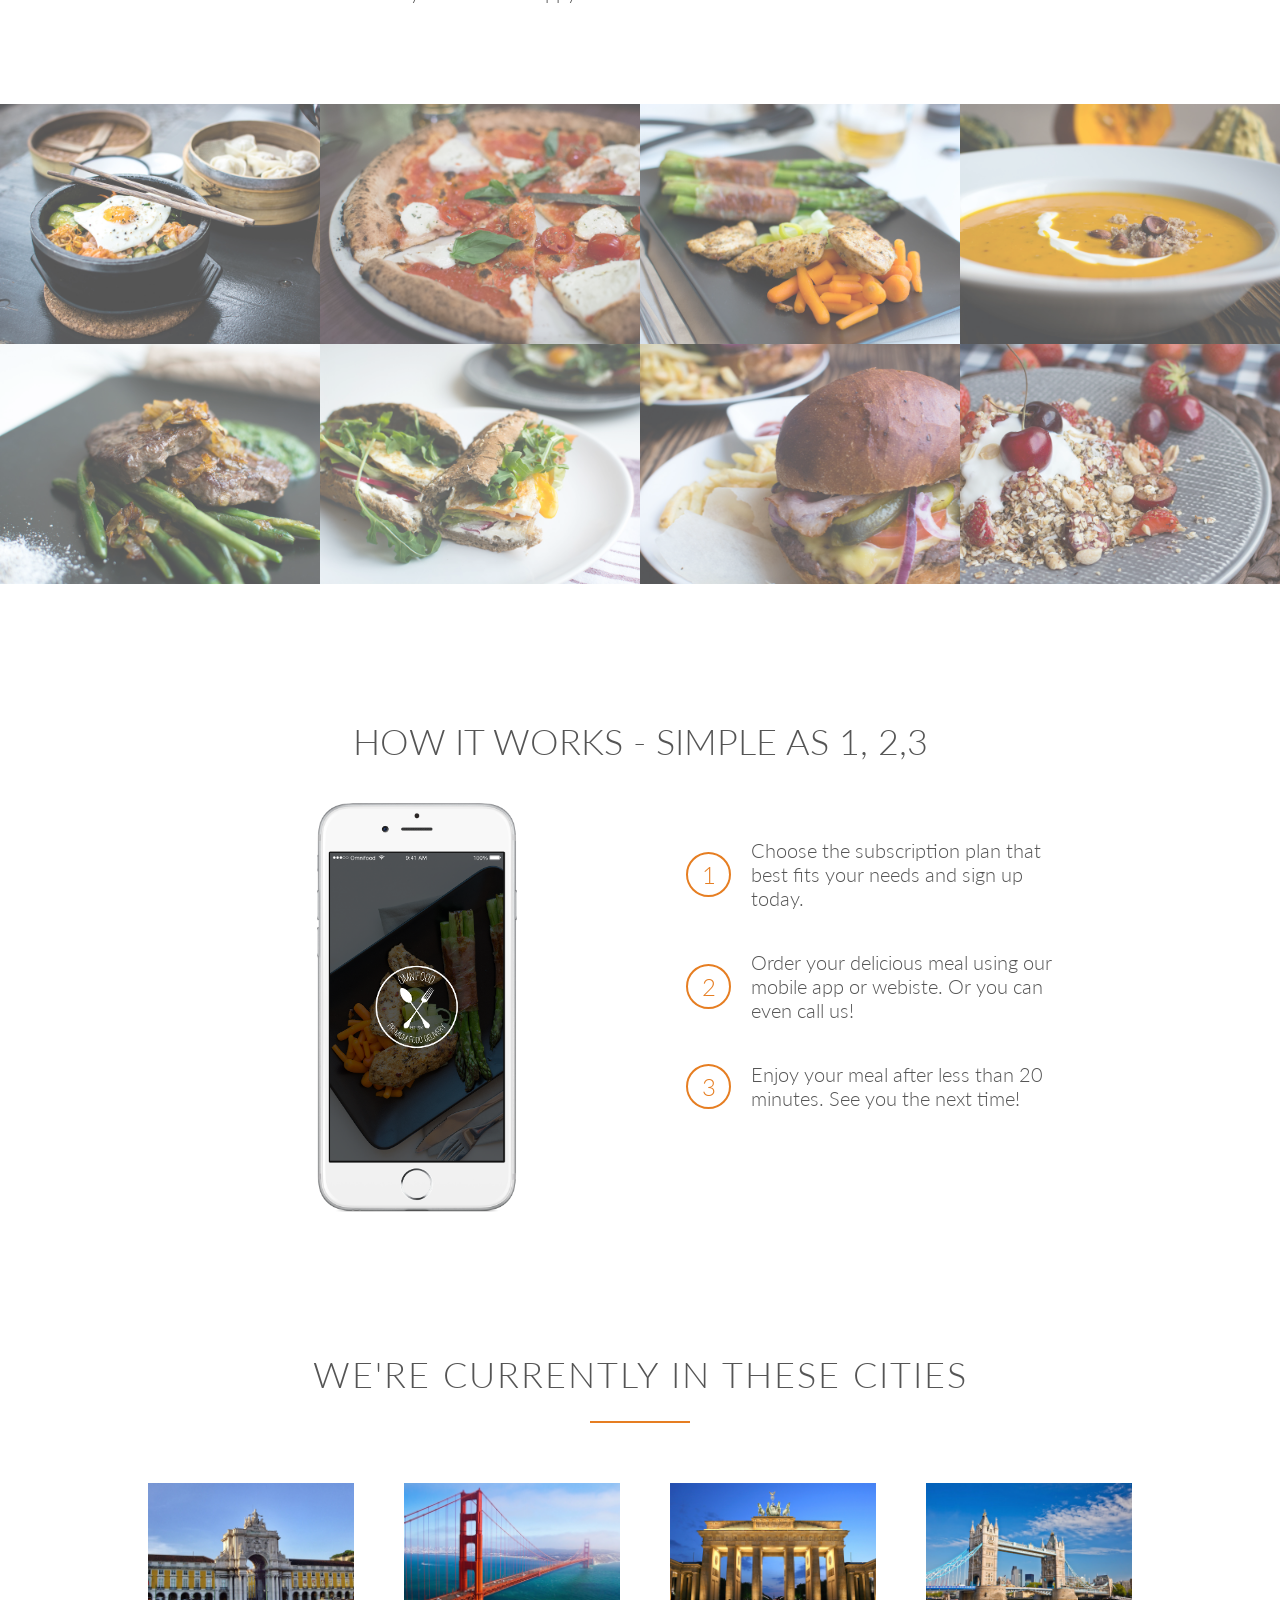
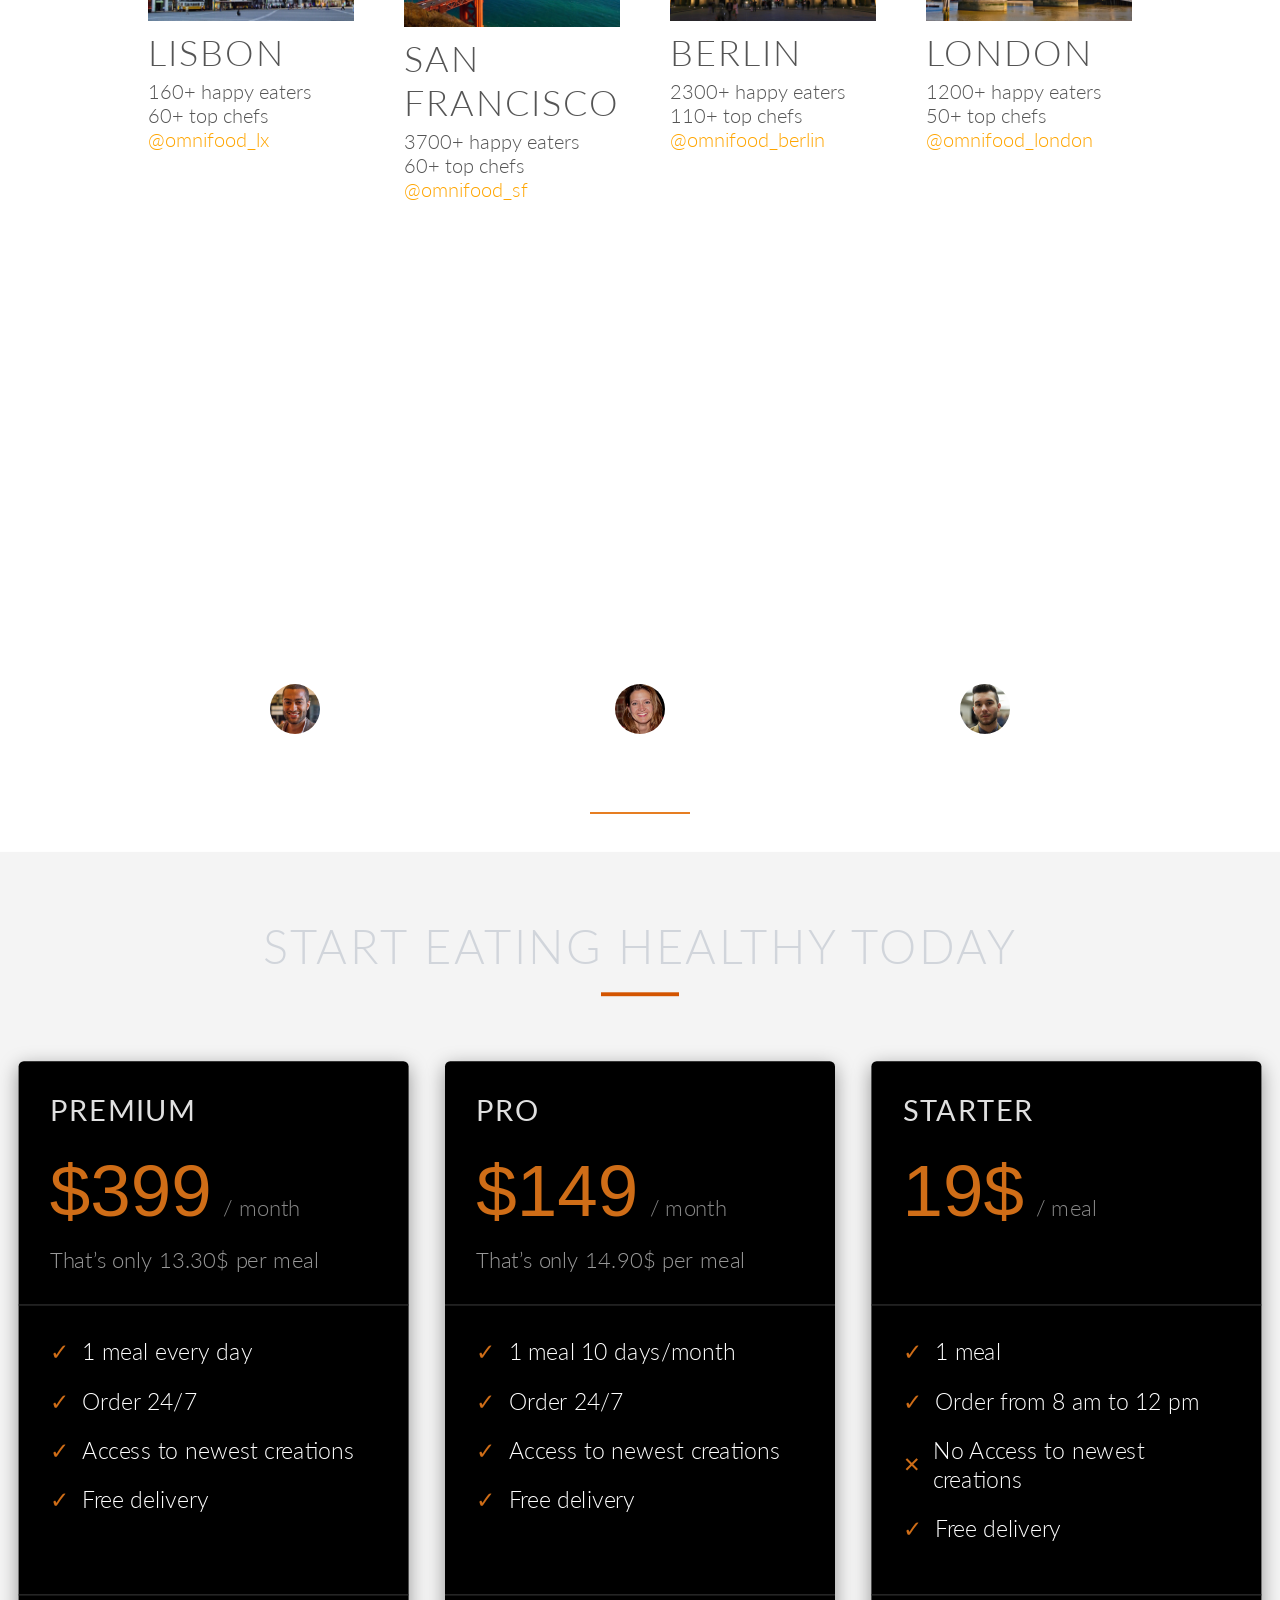
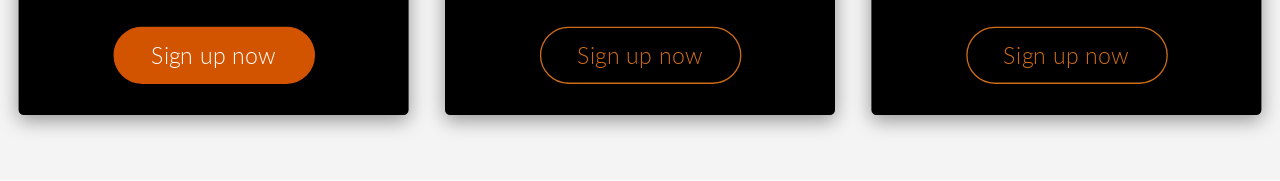
==== commit b4b4f390: "css broke - reorganized it." ====
--- a/index.html
+++ b/index.html
@@ -169,5 +169,71 @@
             </div>
         </div>
     </section>
+    <section class="pricing-section">
+        <div class="pricing-header">
+            <h2>START EATING HEALTHY TODAY</h2>
+            <div class="divider"></div>
+        </div>
+        <div class="pricing-container">
+            <div class="pricing-card">
+                <div class="card-header">
+                    <h3>PREMIUM</h3>
+                    <div class="price">
+                    <span class="amount">$399</span>
+                    <span class="unit">/ month</span>
+                    </div>
+                    <p class="sub-price">That’s only 13.30$ per meal</p>
+                </div>
+                <ul class="features">
+                    <li class="included">1 meal every day</li>
+                    <li class="included">Order 24/7</li>
+                    <li class="included">Access to newest creations</li>
+                    <li class="included">Free delivery</li>
+                </ul>
+                <div class="card-footer">
+                    <a href="#" class="btn btn-primary">Sign up now</a>
+                </div>
+            </div>
+        <div class="pricing-card">
+            <div class="card-header">
+                <h3>PRO</h3>
+                <div class="price">
+                <span class="amount">$149</span>
+                <span class="unit">/ month</span>
+                </div>
+                <p class="sub-price">That’s only 14.90$ per meal</p>
+            </div>
+            <ul class="features">
+                <li class="included">1 meal 10 days/month</li>
+                <li class="included">Order 24/7</li>
+                <li class="included">Access to newest creations</li>
+                <li class="included">Free delivery</li>
+            </ul>
+            <div class="card-footer">
+                <a href="#" class="btn btn-outline">Sign up now</a>
+            </div>
+        </div>
+        <div class="pricing-card">
+            <div class="card-header">
+                <h3>STARTER</h3>
+                <div class="price">
+                <span class="amount">19$</span>
+                <span class="unit">/ meal</span>
+                </div>
+                <p class="sub-price">&nbsp;</p> <!-- spacer to align with other cards -->
+            </div>
+            <ul class="features">
+                <li class="included">1 meal</li>
+                <li class="included">Order from 8 am to 12 pm</li>
+                <li class="excluded">No Access to newest creations</li>
+                <li class="included">Free delivery</li>
+            </ul>
+            <div class="card-footer">
+                <a href="#" class="btn btn-outline">Sign up now</a>
+            </div>
+            </div>
+        </div>
+    </section>
+    
 </body>
 </html>
--- a/style.css
+++ b/style.css
@@ -34,7 +34,8 @@
     top: 50%;
     left: 50%;
     transform: translate(-50%, -50%);
-    width: 1140px;
+    width: 90%;
+    max-width: 1140px;
 }
 
 .hero p {
@@ -73,6 +74,7 @@
 
 .row {
     max-width: 1140px;
+    width: 90%;
     margin: 0 auto;
 }
 
@@ -154,11 +156,12 @@
 .images img {
     max-width: 25%;
     height: auto;
-    opacity: 0.6;
+    opacity: 0.7;
 }
 
 .images img:hover {
     opacity: 1;
+    transform: scale(1.02);
     transition-duration: 0.5s;
 }
 
@@ -242,4 +245,208 @@
     width: 50px;
     height: 50px;
     margin-top: 15px;
+}
+.pricing-section{
+    background-color: #f4f4f4;
+    background-image: none;
+    transform: scale(1.3);
+}
+.pricing-header {
+    text-align: center;
+    margin-bottom: 50px;
+}
+
+.pricing-header h2 {
+    font-weight: 300;
+    letter-spacing: 2px;
+    color: #d1d5db;
+    font-size: 1.8rem;
+}
+
+.divider {
+    width: 60px;
+    height: 3px;
+    background-color: #d35400;
+    margin: 14px auto 0 auto;
+}
+
+.pricing-container {
+    display: flex;
+    justify-content: center;
+    gap: 28px;
+    max-width: 1050px;
+    margin: 0 auto;
+    flex-wrap: wrap;
+}
+
+.pricing-card {
+    background-color: black;
+    border-radius: 4px;
+    width: 300px;
+    display: flex;
+    flex-direction: column;
+    justify-content: space-between;
+    box-shadow: 0 4px 15px rgba(0, 0, 0, 0.4);
+}
+
+.card-header {
+    padding: 24px;
+    border-bottom: 1px solid #2f2f2f;
+}
+
+.card-header h3 {
+    font-weight: 400;
+    letter-spacing: 1.5px;
+    font-size: 1.1rem;
+    color: #e0e0e0;
+    margin-bottom: 16px;
+}
+
+.price {
+    margin-bottom: 10px;
+}
+
+.price .amount {
+    font-size: 2.8rem;
+    font-weight: 200;
+    color: #cf6d17;
+}
+
+.price .unit {
+    font-size: 0.85rem;
+    color: #888;
+    margin-left: 4px;
+}
+
+.sub-price {
+    font-size: 0.85rem;
+    color: #999;
+}
+
+.features {
+    list-style: none;
+    padding: 24px;
+    flex-grow: 1;
+}
+
+.features li {
+    font-size: 0.9rem;
+    margin-bottom: 16px;
+    display: flex;
+    align-items: center;
+    gap: 10px;
+}
+
+.features li.included::before {
+    content: "✓";
+    color: #cf6d17;
+    font-size: 0.9rem;
+    }
+
+.features li.excluded::before {
+    content: "✕";
+    color: #cf6d17;
+    font-size: 0.8rem;
+}
+
+
+.card-footer {
+    padding: 24px;
+    text-align: center;
+    border-top: 1px solid #2f2f2f;
+}
+
+.btn {
+    display: inline-block;
+    padding: 10px 28px;
+    border-radius: 30px;
+    font-size: 0.9rem;
+    text-decoration: none;
+    transition: all 0.2s ease-in-out;
+}
+
+.btn-primary {
+    background-color: #d35400;
+    border: 1px solid #d35400;
+    color: #fff;
+}
+
+.btn-primary:hover {
+    background-color: #b84300;
+}
+
+.btn-outline {
+    background-color: transparent;
+    border: 1px solid #cf6d17;
+    color: #cf6d17;
+}
+
+.btn-outline:hover {
+    background-color: #cf6d17;
+    color: #fff;
+}
+
+@media (max-width: 768px) {
+    html {
+        font-size: 16px;
+    }
+
+    .hero p {
+        font-size: 180%;
+    }
+
+    .buttons {
+        flex-direction: column;
+        align-items: flex-start;
+    }
+
+    .logo {
+        float: none;
+        display: block;
+        margin: 10px auto;
+    }
+
+    .main-nav {
+        float: none;
+        text-align: center;
+        margin-top: 15px;
+    }
+
+    .main-nav li {
+        display: inline-block;
+        margin: 0 10px;
+    }
+
+    .images img {
+        flex: 1 1 50%;
+    }
+
+    .how-it-works .row {
+        flex-direction: column;
+        text-align: center;
+    }
+
+    div.steps {
+        text-align: left;
+    }
+}
+
+@media (max-width: 480px) {
+    .hero p {
+        font-size: 150%;
+    }
+
+    .main-nav li {
+        display: block;
+        margin: 10px 0;
+    }
+
+    .images img {
+        flex: 1 1 100%;
+    }
+
+    .pricing-card {
+        width: 100%;
+        max-width: 340px;
+    }
 }
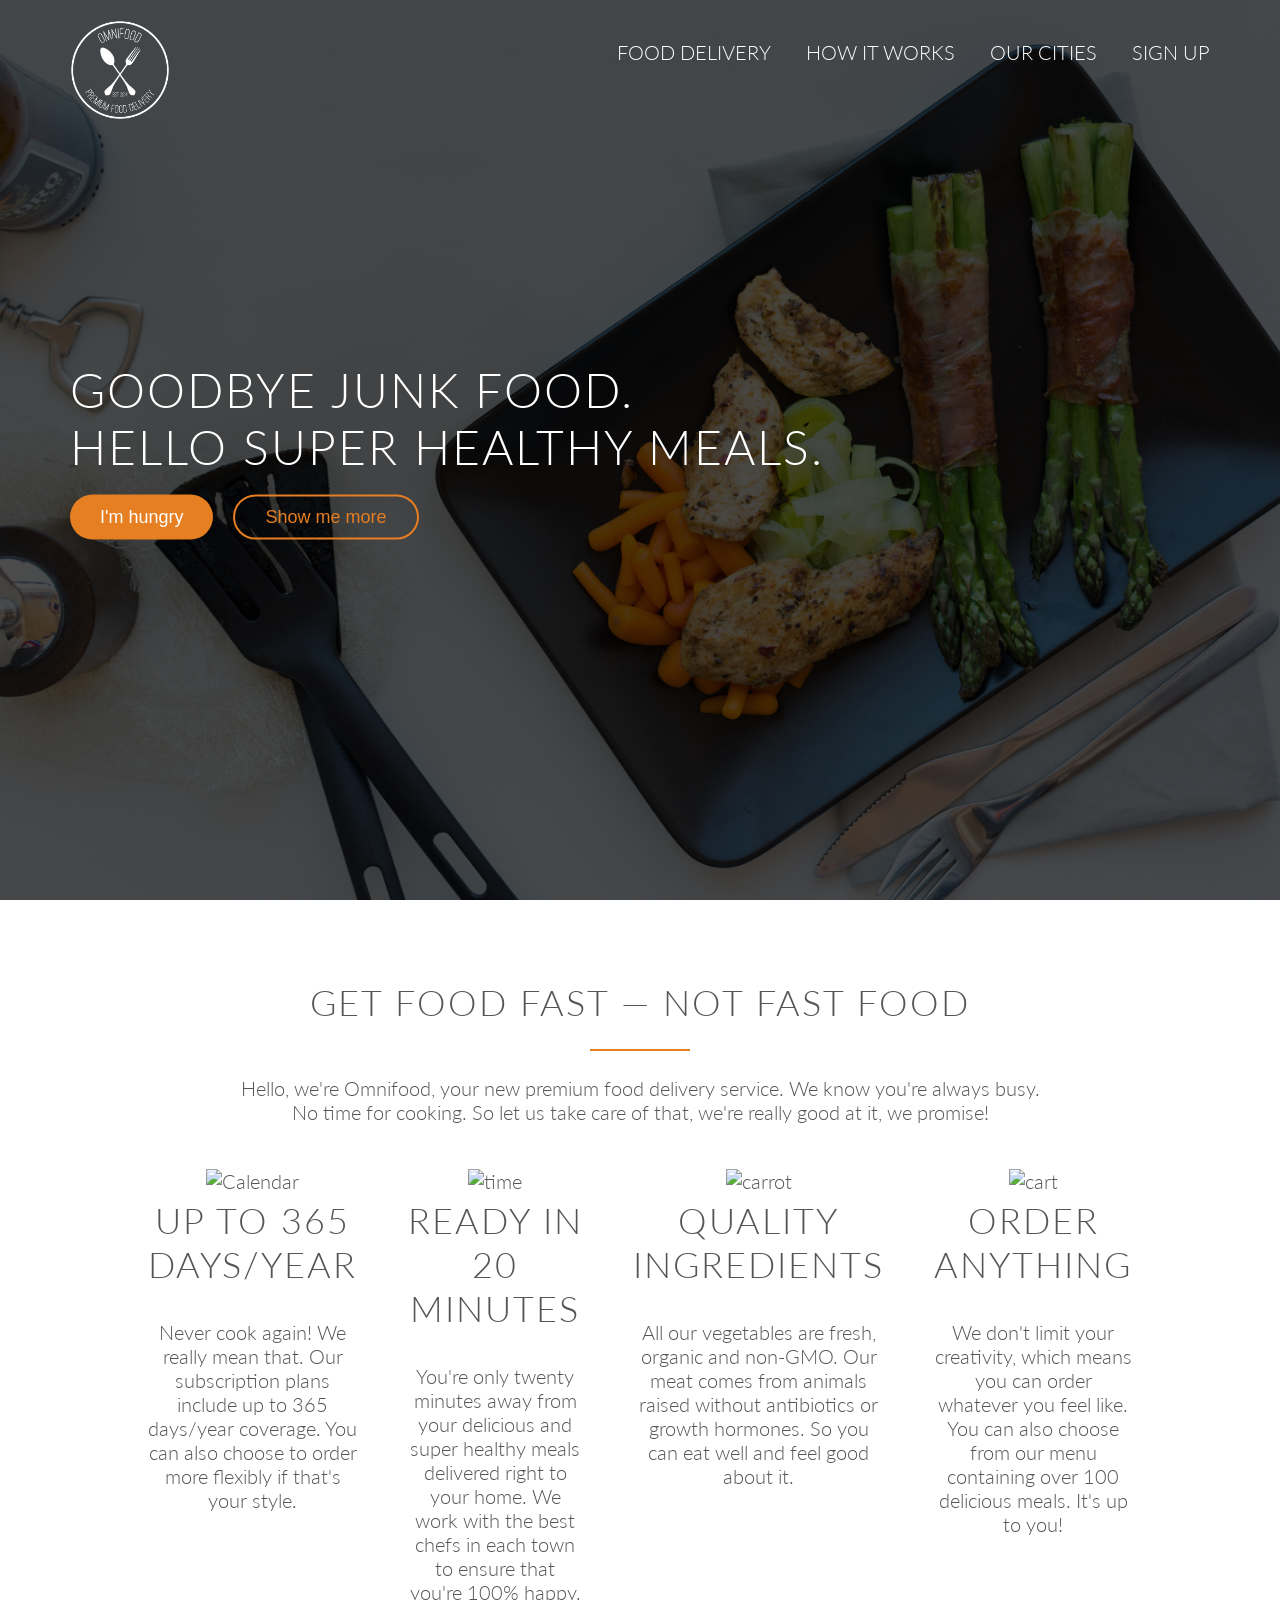
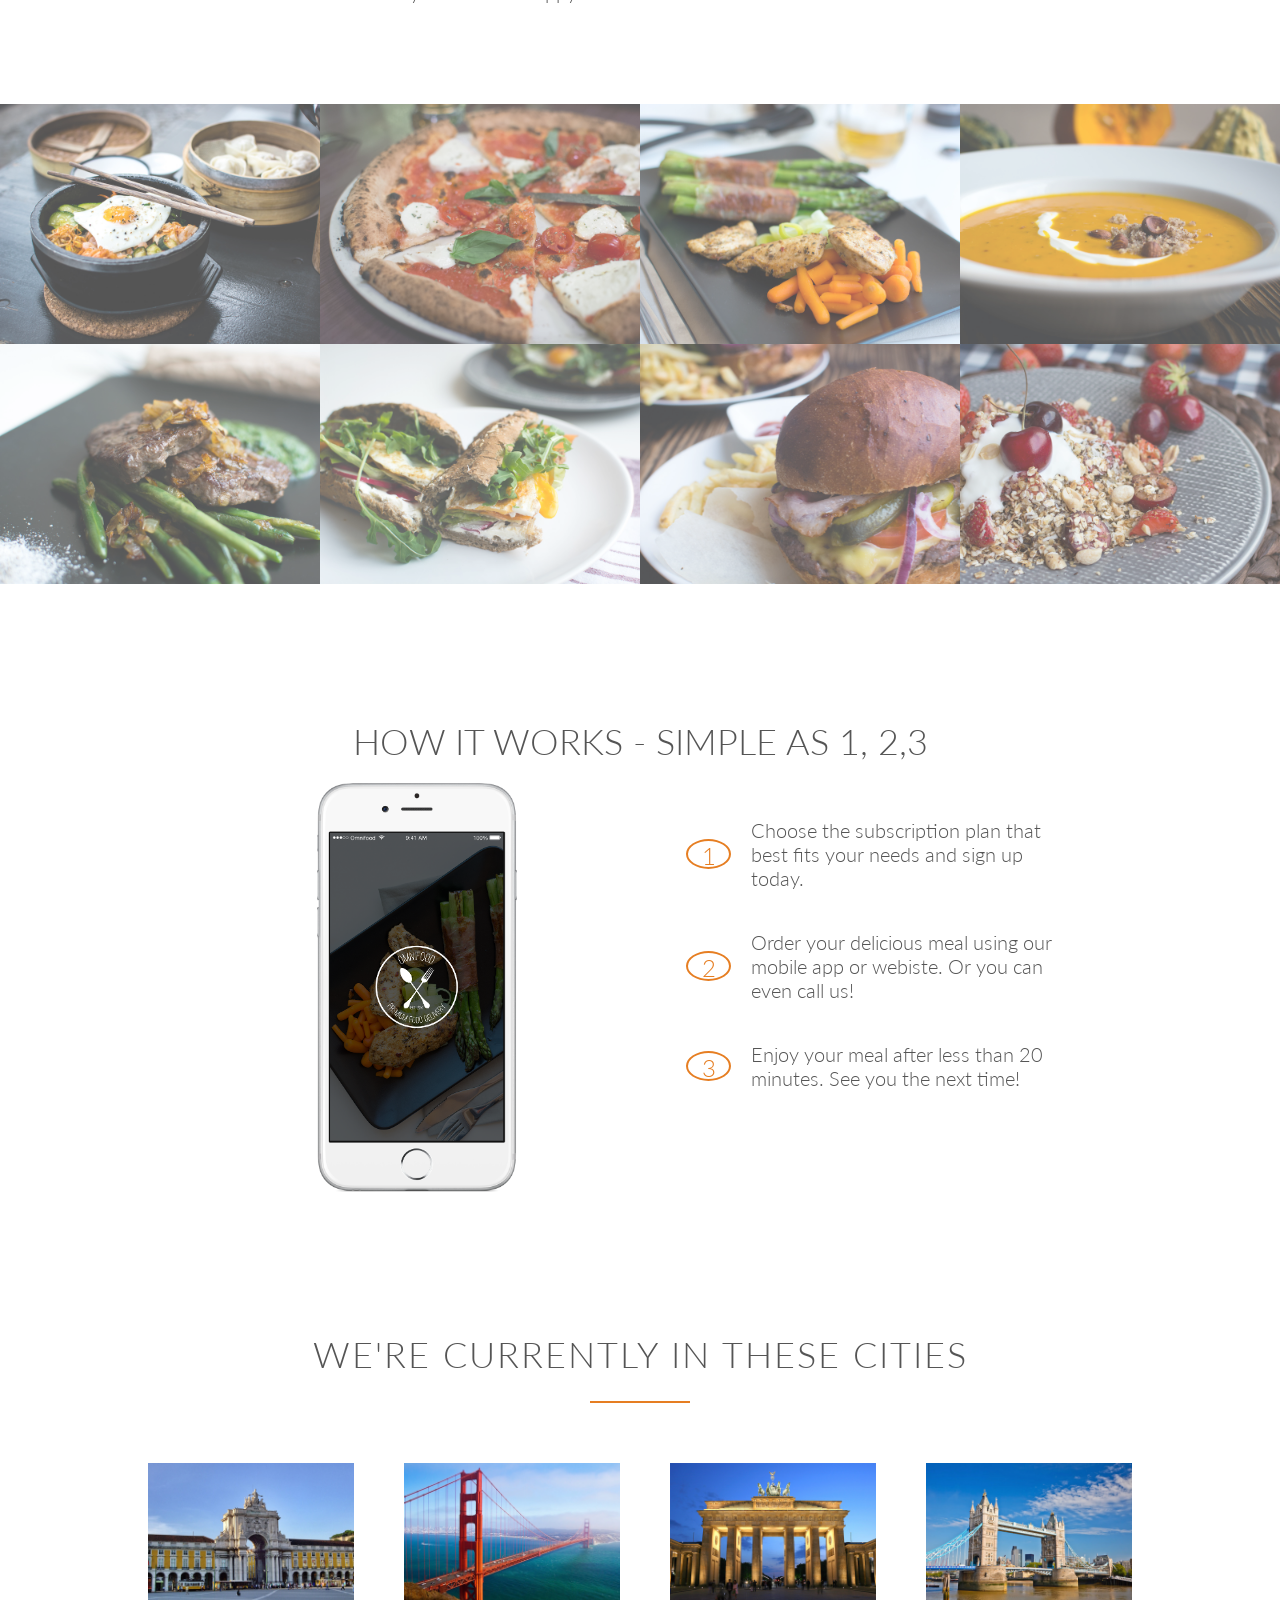
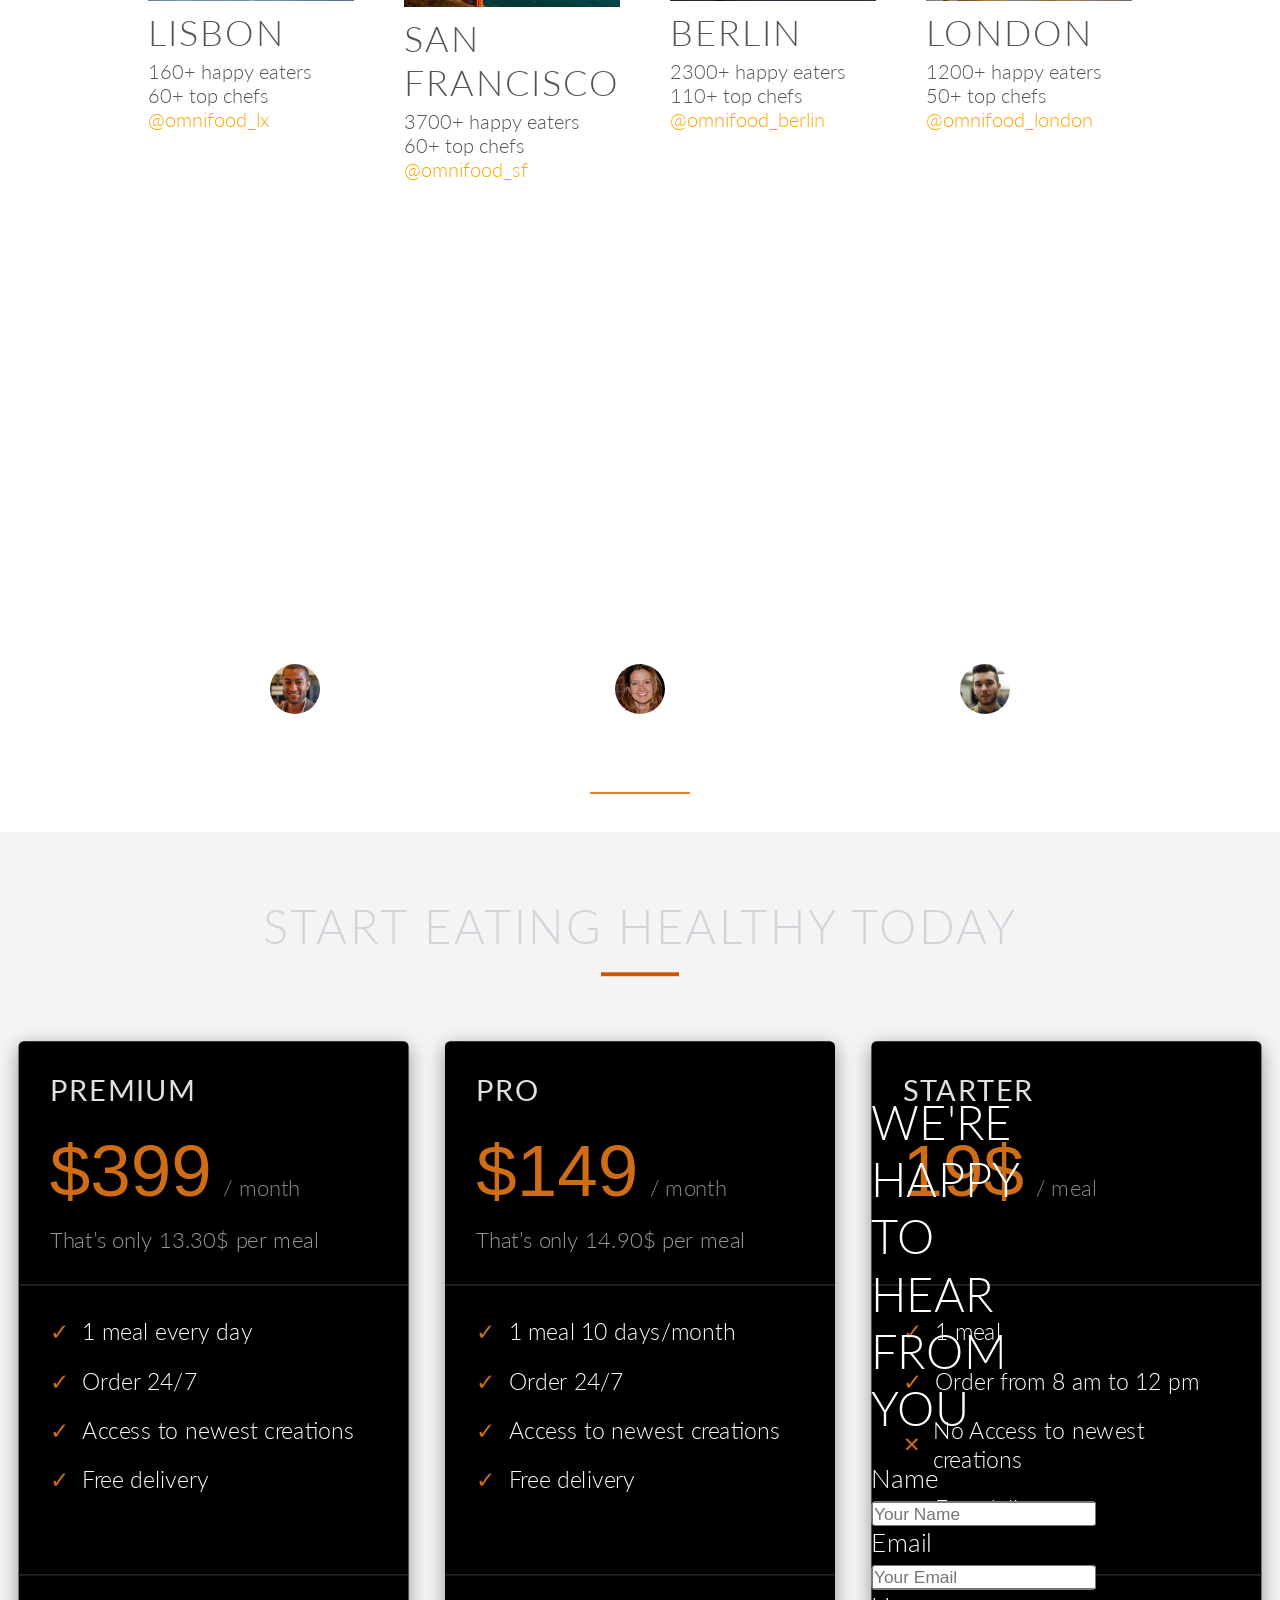
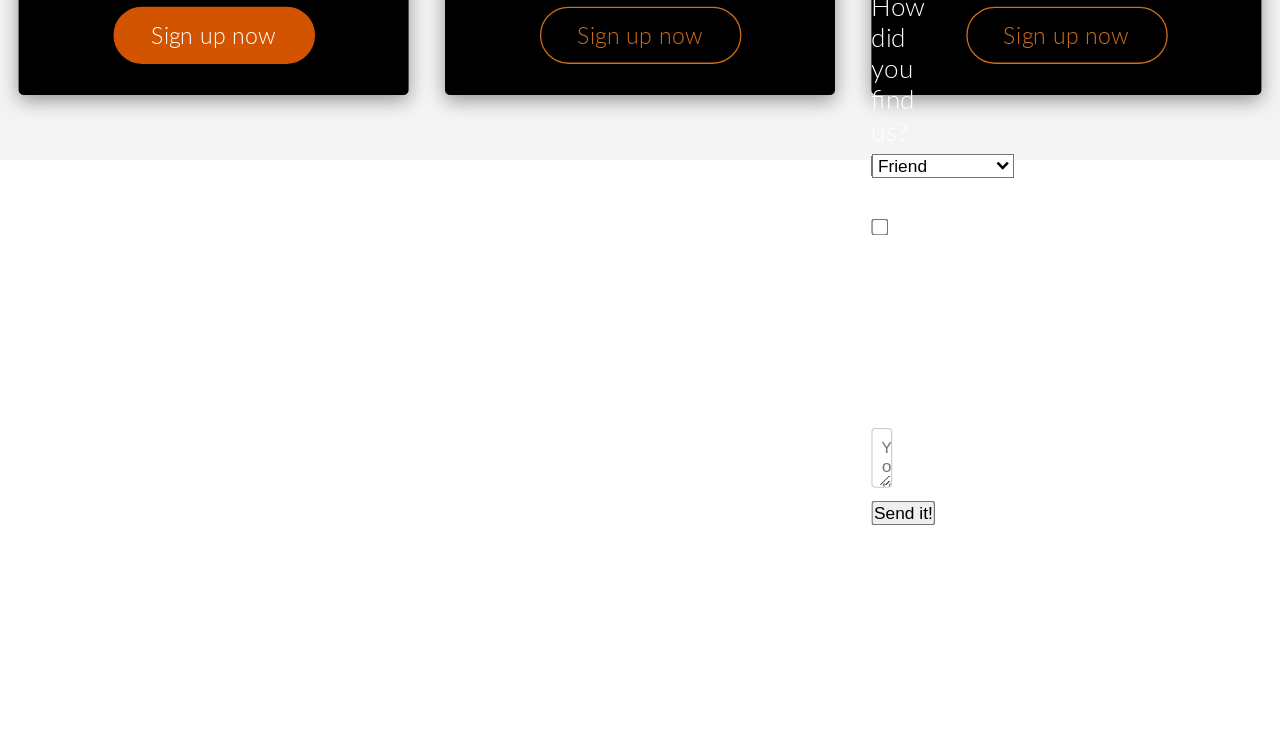
==== commit 2e043733: "Test" ====
--- a/index.html
+++ b/index.html
@@ -4,7 +4,7 @@
     <meta charset="UTF-8">
     <meta name="viewport" content="width=device-width, initial-scale=1.0">
     <title>Omnifood</title>
-    <link rel="stylesheet" href="style.css">
+    <link rel="stylesheet" href="styletest.css">
     <link rel="preconnect" href="https://fonts.googleapis.com">
     <link rel="preconnect" href="https://fonts.gstatic.com" crossorigin>
     <link href="https://fonts.googleapis.com/css2?family=Lato:ital,wght@0,100;0,300;0,400;0,700;0,900;1,100;1,300;1,400;1,700;1,900&family=Poller+One&display=swap" rel="stylesheet">
@@ -94,7 +94,6 @@
             </div>
         </div>
     </div>
-    
     <div class="content">
         <p class="content headerText">we're currently in these cities</p>
         <hr>
@@ -228,6 +227,60 @@
                 <li class="excluded">No Access to newest creations</li>
                 <li class="included">Free delivery</li>
             </ul>
+            
+<section class="container">
+    <div class="mapsbox">
+        <div class="maps"></div>
+        <div class="box"></div>
+    </div>
+    <div class="signupbox">
+        <div class="row">
+        <h2>WE'RE HAPPY TO HEAR FROM YOU</h2>
+        </div>
+        <div class="row">
+        <form action="#" class="info"></form>
+        <div class="row 1">
+            <label for="name">Name</label>
+            <label>
+                <input type="text" placeholder="Your Name" id="name">
+            </label>
+            </div>
+            <div class="row 2">
+                <label for="email">Email</label>
+            <label>
+                <input type="email" placeholder="Your Email" id="email">
+            </label>
+            </div>
+            <div class="row 3">
+                <label for="find-us">How did you find us?</label>
+            <label>
+                <select name="find-us" id="find-us">
+                    <option value="How did you find us?">Friend</option>
+                    <option value="How did you find us?">Search Engine</option>
+                    <option value="How did you find us?">Advertisement</option>
+                    <option value="How did you find us?">Other</option>
+                </select>
+            </label>
+            </div>
+            <div class="row 4">
+                <label for="checkbox">Newsletter?</label>
+            <label>
+                <input type="checkbox" id="checkbox"><span>Yes, please</span>
+            </label>
+            </div>
+            <div class="row 5">
+                <label for="Message">Drop us a line!</label>
+            <label>
+                <textarea placeholder="Your Message" id="message"></textarea>
+            </label>
+            </div>
+            <div class="row 6">
+            <input type="submit" value="Send it!" class="Button">
+            </div>
+        </form>
+        </div>
+        </div>
+</section>
             <div class="card-footer">
                 <a href="#" class="btn btn-outline">Sign up now</a>
             </div>
--- a/styletest.css
+++ b/styletest.css
@@ -0,0 +1,526 @@
+
+* {
+    margin: 0;
+    padding: 0;
+    box-sizing: border-box;
+}
+
+nav {
+    position: fixed;
+}
+
+html {
+    color: #555;
+    font-family: 'Lato', sans-serif;
+    font-weight: 300;
+    font-size: 20px;
+    text-rendering: optimizeLegibility;
+} 
+
+html p, html h1, html h2, html h3, html h4, html h5, html h6 {
+    font-family: 'Lato', sans-serif;
+    font-weight: 300;
+}
+
+.header {
+    background-image: linear-gradient(rgba(0, 0, 0, 0.7), rgba(0, 0, 0, 0.7)), url("Omnifood Contents/Omnifood Contents/hero.jpg");
+    background-size: cover;
+    height: 100vh;
+    background-attachment: fixed;
+    position: relative;
+}
+
+.hero {
+    position: absolute;
+    top: 50%;
+    left: 50%;
+    transform: translate(-50%, -50%);
+    width: 90%;
+    max-width: 1140px;
+}
+
+.hero p {
+    color: white;
+    font-size: 240%;
+    font-family: 'Lato', 'sans-serif';
+    text-transform: uppercase;
+    letter-spacing: 2px;
+}
+
+.hero .btn-full {
+    background-color: #e67e22;
+    color: white;
+    border: none;
+    padding: 10px 30px;
+    font-size: 18px;
+    border-radius: 50px;
+    cursor: pointer;
+}
+
+.hero .btn-ghost {
+    background-color: rgba(255, 255, 255, 0.0);
+    color: #e67e22;
+    border: 2px solid #e67e22;
+    padding: 10px 30px;
+    font-size: 18px;
+    border-radius: 50px;
+    cursor: pointer;
+}
+
+.buttons {
+    margin-top: 20px;
+    display: flex;
+    gap: 20px;
+}
+
+.row {
+    max-width: 1140px;
+    width: 90%;
+    margin: 0 auto;
+}
+
+.logo {
+    height: 100px;
+    float: left;
+    margin-top: 20px;
+}
+
+.main-nav {
+    float: right;
+    list-style: none;
+    margin-top: 40px;
+}
+
+.main-nav li {
+    display: inline-block;
+    margin-left: 30px;
+}
+
+a {
+    text-decoration: none;
+    color: #fff;
+}
+
+a:hover {
+    text-decoration: underline;
+    text-decoration-color: orange;
+}
+
+.content {
+    width: 80%;
+    margin: 75px auto;
+    text-align: center;
+    display: flex;
+    flex-direction: column;
+    align-items: center;
+}
+
+.content p{
+    margin: 5px auto;
+}
+
+.content .headerText {
+    font-size: 180%;
+    text-transform: uppercase;
+    font-weight: 300;
+    letter-spacing: 2px;
+}
+
+.content hr {
+    width: 100px;
+    border: 1px solid #e67e22;
+    margin: 20px auto;
+}
+
+.flexbox-container {
+    display: flex;
+    margin-top: 20px;
+    gap: 50px;
+    flex-direction: row;
+    padding: 20px;
+}
+
+.flexbox-item {
+    flex: 1;
+}
+
+.images {
+    display: flex;
+    justify-content: center;
+}
+
+.ion-icon{
+    width: 50px;
+    height: auto;
+}
+
+.images img {
+    max-width: 25%;
+    height: auto;
+    opacity: 0.7;
+}
+
+.images img:hover {
+    opacity: 1;
+    transform: scale(1.02);
+    transition-duration: 0.5s;
+}
+
+.how-it-works {
+    padding: 60px 0;
+}
+
+.how-it-works h2 {
+    text-align: center;
+    margin-bottom: 40px;
+    text-transform: uppercase;
+    font-size: 180%;
+}
+
+.app-screen {
+    width: 40%;
+    max-width: 200px;
+    float: left;
+    margin-left: 15%;
+    height: auto;
+}
+
+.how-it-works .wrapper {
+    float: right;
+    width: 40%;
+    margin-right: 5%;
+}
+
+div.steps {
+    margin-top: 30px;
+    display: flex;
+    align-items: center;
+    gap: 20px;
+    text-align: left;
+}
+
+.step-number {
+    display: flex;
+    align-items: center;
+    justify-content: center;
+    color: #e67e22;
+    border: 2px solid #e67e22;
+    border-radius: 50%;
+    min-width: 45px;
+    height: 45px;
+    font-size: 120%;
+}
+
+.cities img {  
+    max-width: 100%;
+    height: auto;
+}
+
+.cities .flexbox-item {
+    text-align: left;
+}
+
+ul {
+    list-style-type: none;
+}
+
+.cities a {
+    color: orange;
+}
+
+section {
+    padding: 50px 0;
+    background-image: linear-gradient(rgba(0, 0, 0, 0.8), rgba(0, 0, 0, 0.8)), url("Omnifood Contents/Omnifood Contents/back-customers.jpg");
+    background-size: cover;
+    background-attachment: fixed;
+    color: #fff;
+} 
+
+.wrapper .reviews {
+    display: flex;
+    flex-direction: column;
+}
+
+.customer-image img {
+    border-radius: 50%;
+    width: 50px;
+    height: 50px;
+    margin-top: 15px;
+}
+.pricing-section{
+    background-color: #f4f4f4;
+    background-image: none;
+    transform: scale(1.3);
+}
+.pricing-header {
+    text-align: center;
+    margin-bottom: 50px;
+}
+
+.pricing-header h2 {
+    font-weight: 300;
+    letter-spacing: 2px;
+    color: #d1d5db;
+    font-size: 1.8rem;
+}
+
+.divider {
+    width: 60px;
+    height: 3px;
+    background-color: #d35400;
+    margin: 14px auto 0 auto;
+}
+
+.pricing-container {
+    display: flex;
+    justify-content: center;
+    gap: 28px;
+    max-width: 1050px;
+    margin: 0 auto;
+    flex-wrap: wrap;
+}
+
+.pricing-card {
+    background-color: black;
+    border-radius: 4px;
+    width: 300px;
+    display: flex;
+    flex-direction: column;
+    justify-content: space-between;
+    box-shadow: 0 4px 15px rgba(0, 0, 0, 0.4);
+}
+
+.card-header {
+    padding: 24px;
+    border-bottom: 1px solid #2f2f2f;
+}
+
+.card-header h3 {
+    font-weight: 400;
+    letter-spacing: 1.5px;
+    font-size: 1.1rem;
+    color: #e0e0e0;
+    margin-bottom: 16px;
+}
+
+.price {
+    margin-bottom: 10px;
+}
+
+.price .amount {
+    font-size: 2.8rem;
+    font-weight: 200;
+    color: #cf6d17;
+}
+
+.price .unit {
+    font-size: 0.85rem;
+    color: #888;
+    margin-left: 4px;
+}
+
+.sub-price {
+    font-size: 0.85rem;
+    color: #999;
+}
+
+.features {
+    list-style: none;
+    padding: 24px;
+    flex-grow: 1;
+}
+
+.features li {
+    font-size: 0.9rem;
+    margin-bottom: 16px;
+    display: flex;
+    align-items: center;
+    gap: 10px;
+}
+
+.features li.included::before {
+    content: "✓";
+    color: #cf6d17;
+    font-size: 0.9rem;
+    }
+
+.features li.excluded::before {
+    content: "✕";
+    color: #cf6d17;
+    font-size: 0.8rem;
+}
+
+
+.card-footer {
+    padding: 24px;
+    text-align: center;
+    border-top: 1px solid #2f2f2f;
+}
+
+.btn {
+    display: inline-block;
+    padding: 10px 28px;
+    border-radius: 30px;
+    font-size: 0.9rem;
+    text-decoration: none;
+    transition: all 0.2s ease-in-out;
+}
+
+.btn-primary {
+    background-color: #d35400;
+    border: 1px solid #d35400;
+    color: #fff;
+}
+
+.btn-primary:hover {
+    background-color: #b84300;
+}
+
+.btn-outline {
+    background-color: transparent;
+    border: 1px solid #cf6d17;
+    color: #cf6d17;
+}
+
+.btn-outline:hover {
+    background-color: #cf6d17;
+    color: #fff;
+}
+
+@media (max-width: 768px) {
+    html {
+        font-size: 16px;
+    }
+
+    .hero p {
+        font-size: 180%;
+    }
+
+    .buttons {
+        flex-direction: column;
+        align-items: flex-start;
+    }
+
+    .logo {
+        float: none;
+        display: block;
+        margin: 10px auto;
+    }
+
+    .main-nav {
+        float: none;
+        text-align: center;
+        margin-top: 15px;
+    }
+
+    .main-nav li {
+        display: inline-block;
+        margin: 0 10px;
+    }
+
+    .images img {
+        flex: 1 1 50%;
+    }
+
+    .how-it-works .row {
+        flex-direction: column;
+        text-align: center;
+    }
+
+    div.steps {
+        text-align: left;
+    }
+}
+
+@media (max-width: 480px) {
+    .hero p {
+        font-size: 150%;
+    }
+
+    .main-nav li {
+        display: block;
+        margin: 10px 0;
+    }
+
+    .images img {
+        flex: 1 1 100%;
+    }
+
+    .pricing-card {
+        width: 100%;
+        max-width: 340px;
+    }
+}
+.step-number{
+    text-align: center;
+    display: inline-block;
+    color: #e67e22;
+    border: 2px solid #e67e22;
+    border-radius: 50%;
+    width: 30px;
+    height: 30px;
+}
+
+.text{
+    color:black;
+    border: 0.5px solid black;
+    padding: 10px 30px;
+    font-size: 18px;
+    cursor:text;
+}
+
+.email{
+    color:black;
+    border: 0.5px solid black;
+    padding: 10px 30px;
+    font-size: 18px;
+    cursor:text;
+}
+.select{
+    width: auto;
+    padding: 7px;
+    border-radius: 3px;
+    border: 1px solid #ccc;
+}
+textarea{
+    width: 100%;
+    padding: 7px;
+    border-radius: 3px;
+    border: 1px solid #ccc;
+}
+
+.maps{
+    position: relative;
+    overflow: hidden;
+    z-index: 0;
+    width: 100%;
+    height: 560px;
+}
+section.container{
+    position: absolute;
+    height: 1000px;
+}
+.signupbox{
+    height: 500px;
+    padding-top:40px;
+    position: absolute;
+    width: 50%;
+    background-color: whitesmoke;
+    z-index: 10;
+    top: 0;
+    right: 0;
+}
+.row{
+    max-width: 1140px;
+    margin: 0 auto;
+}
+.row h2{
+    font-size: 180%;
+    text-align: center;
+    margin-bottom: 20px;
+}
+.info{
+    display: block;
+    float: left;
+    margin: 1% 0 1% 1.6%;
+}
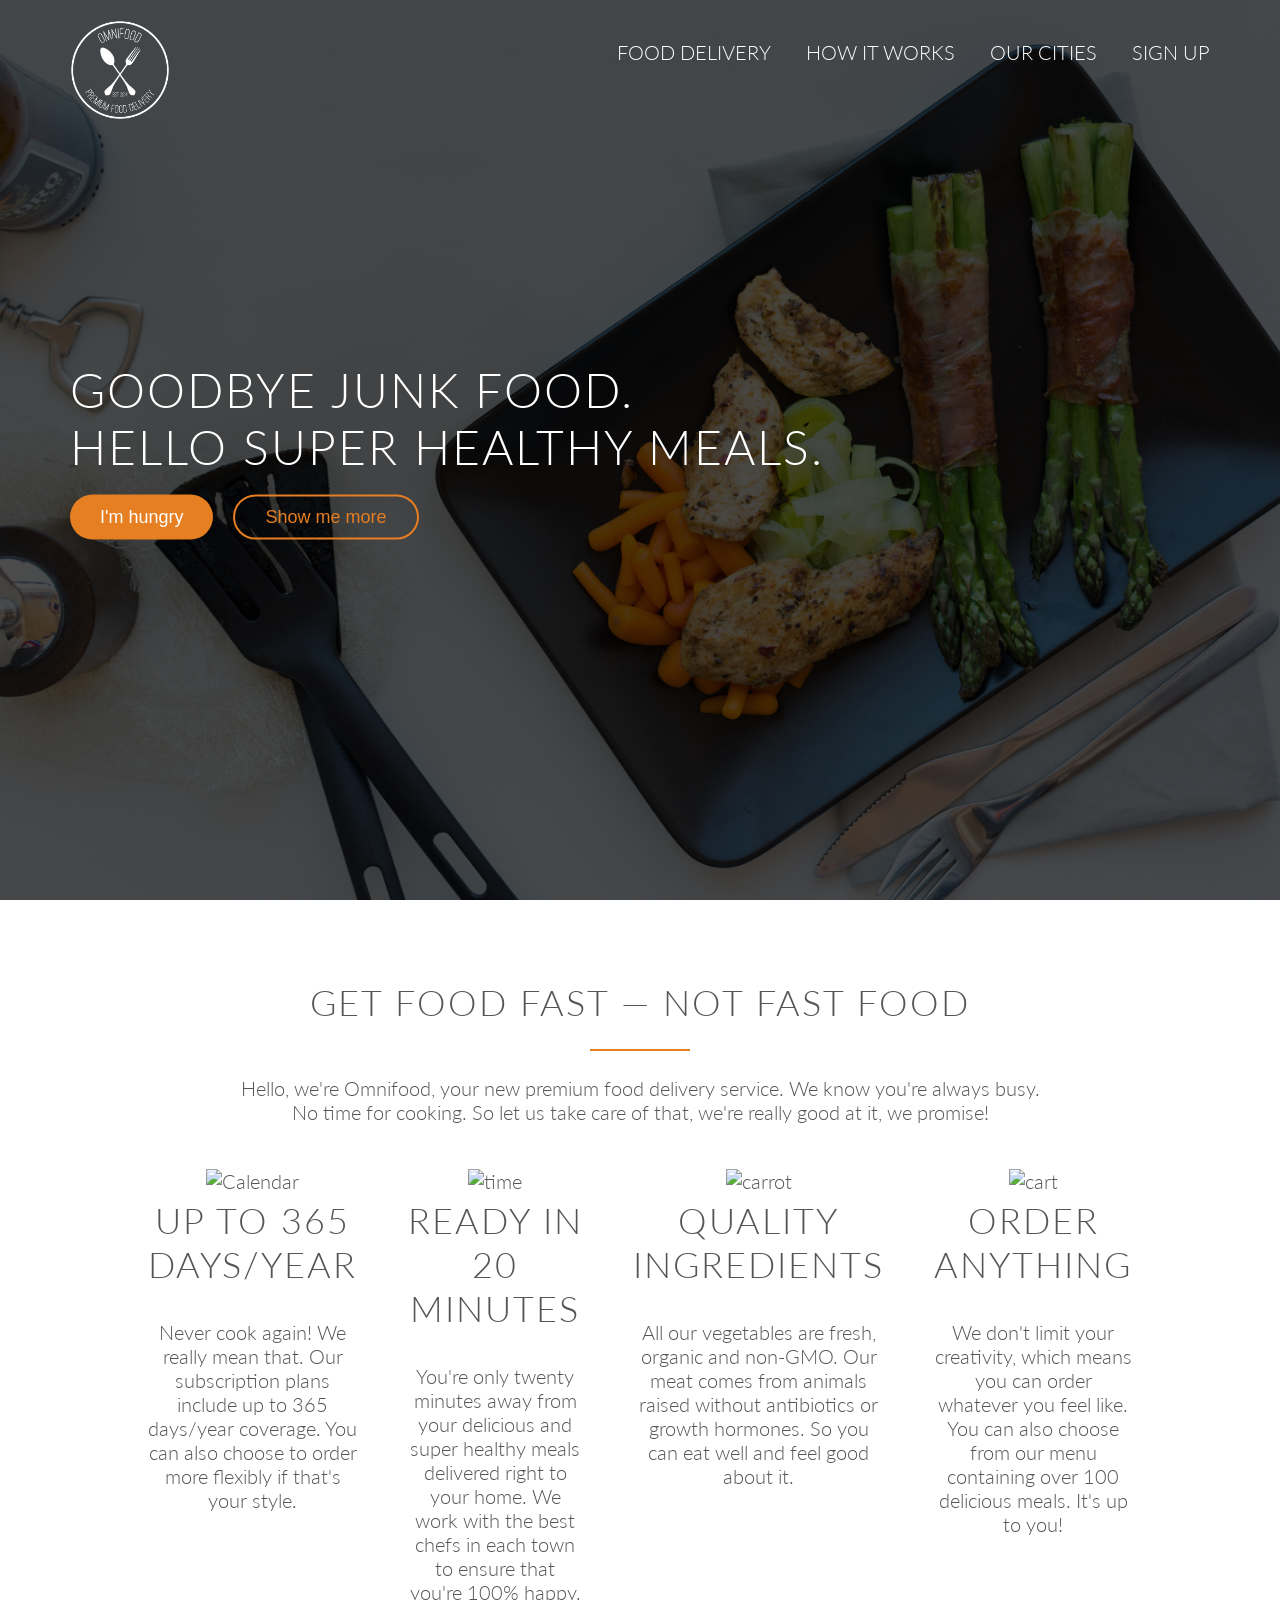
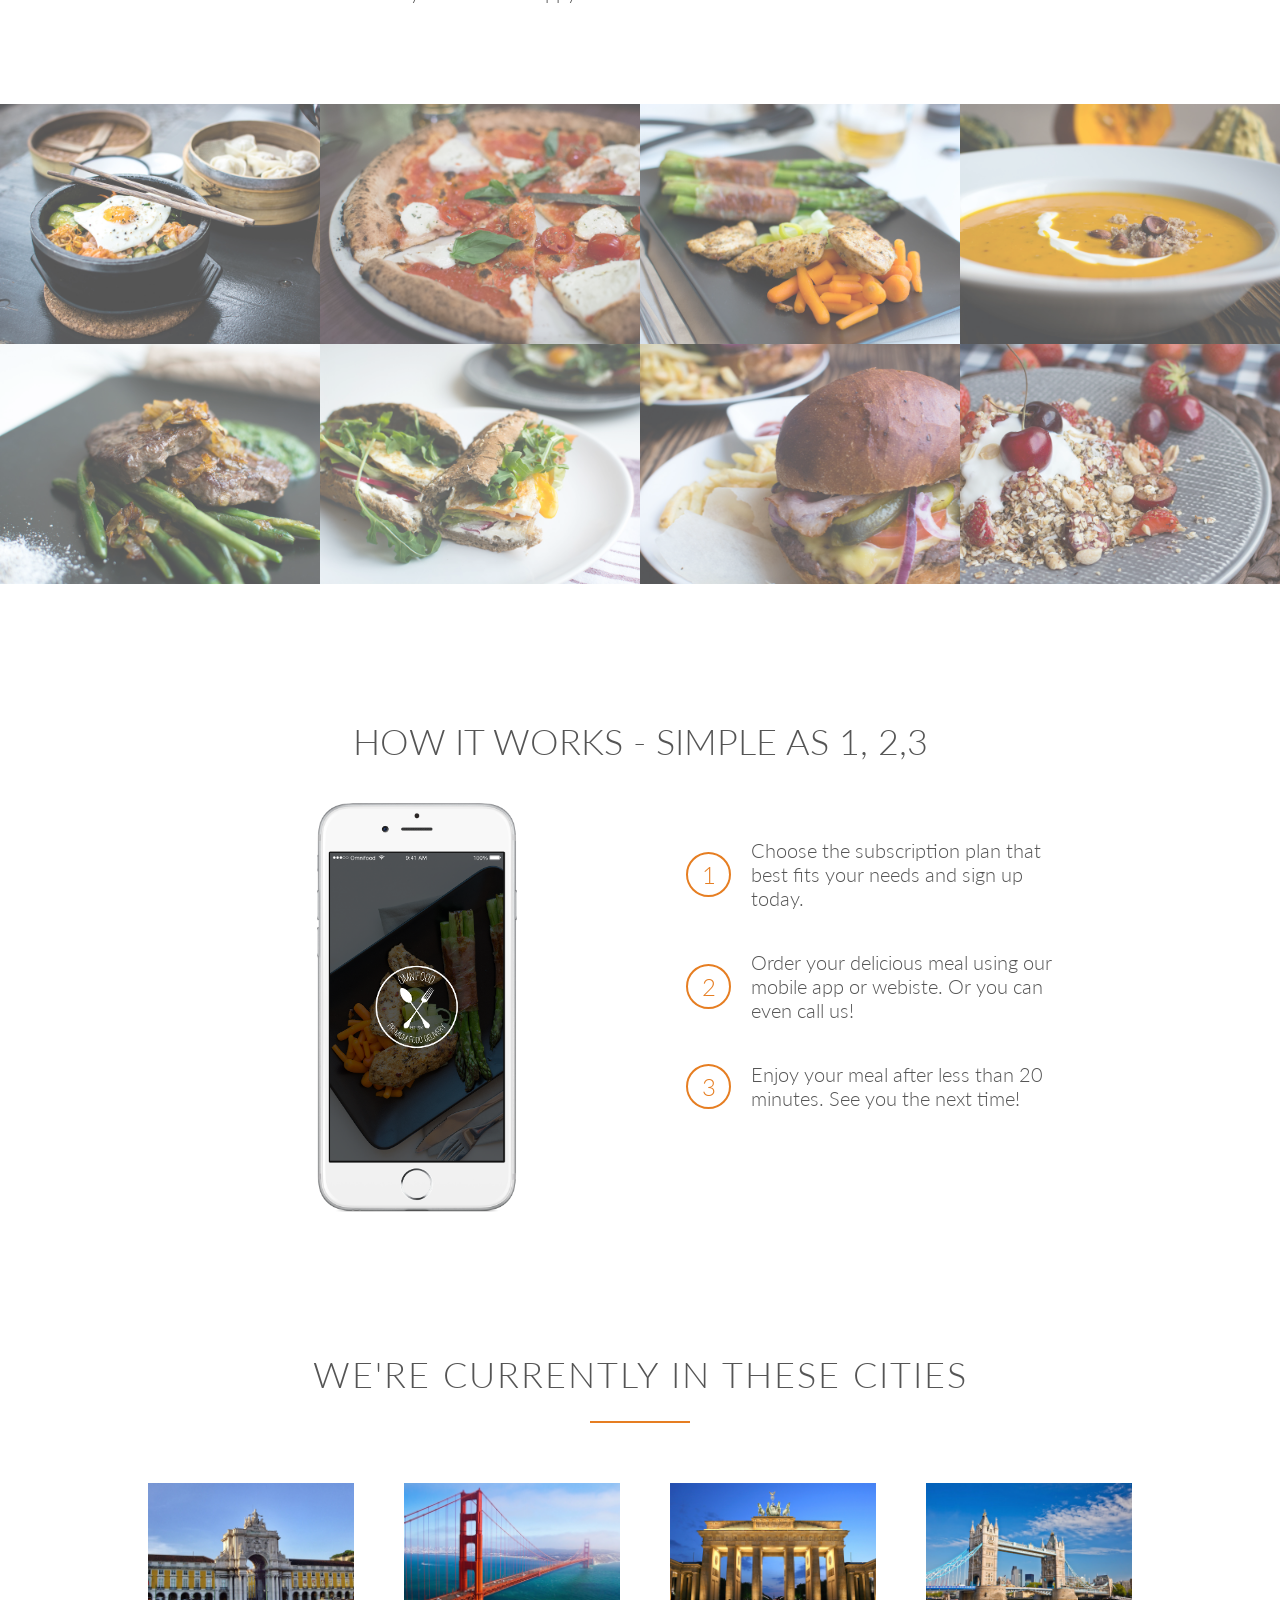
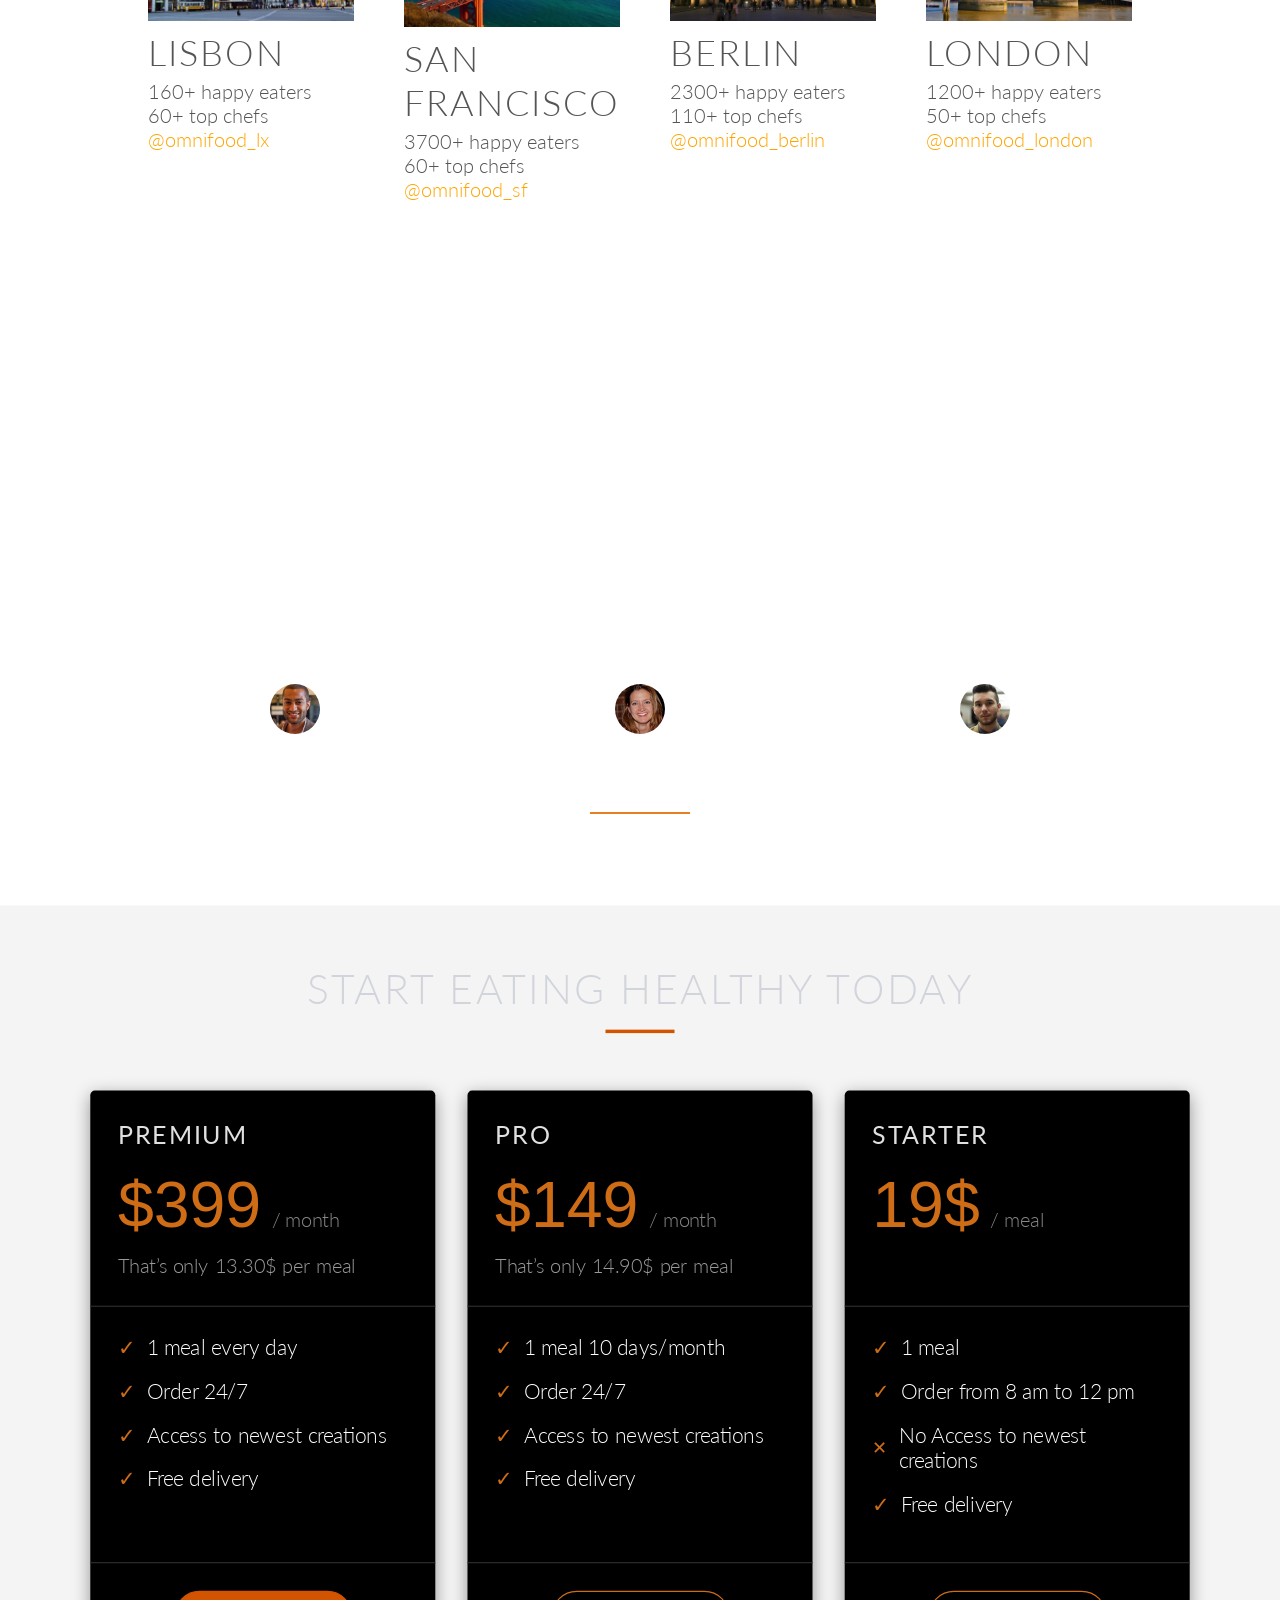
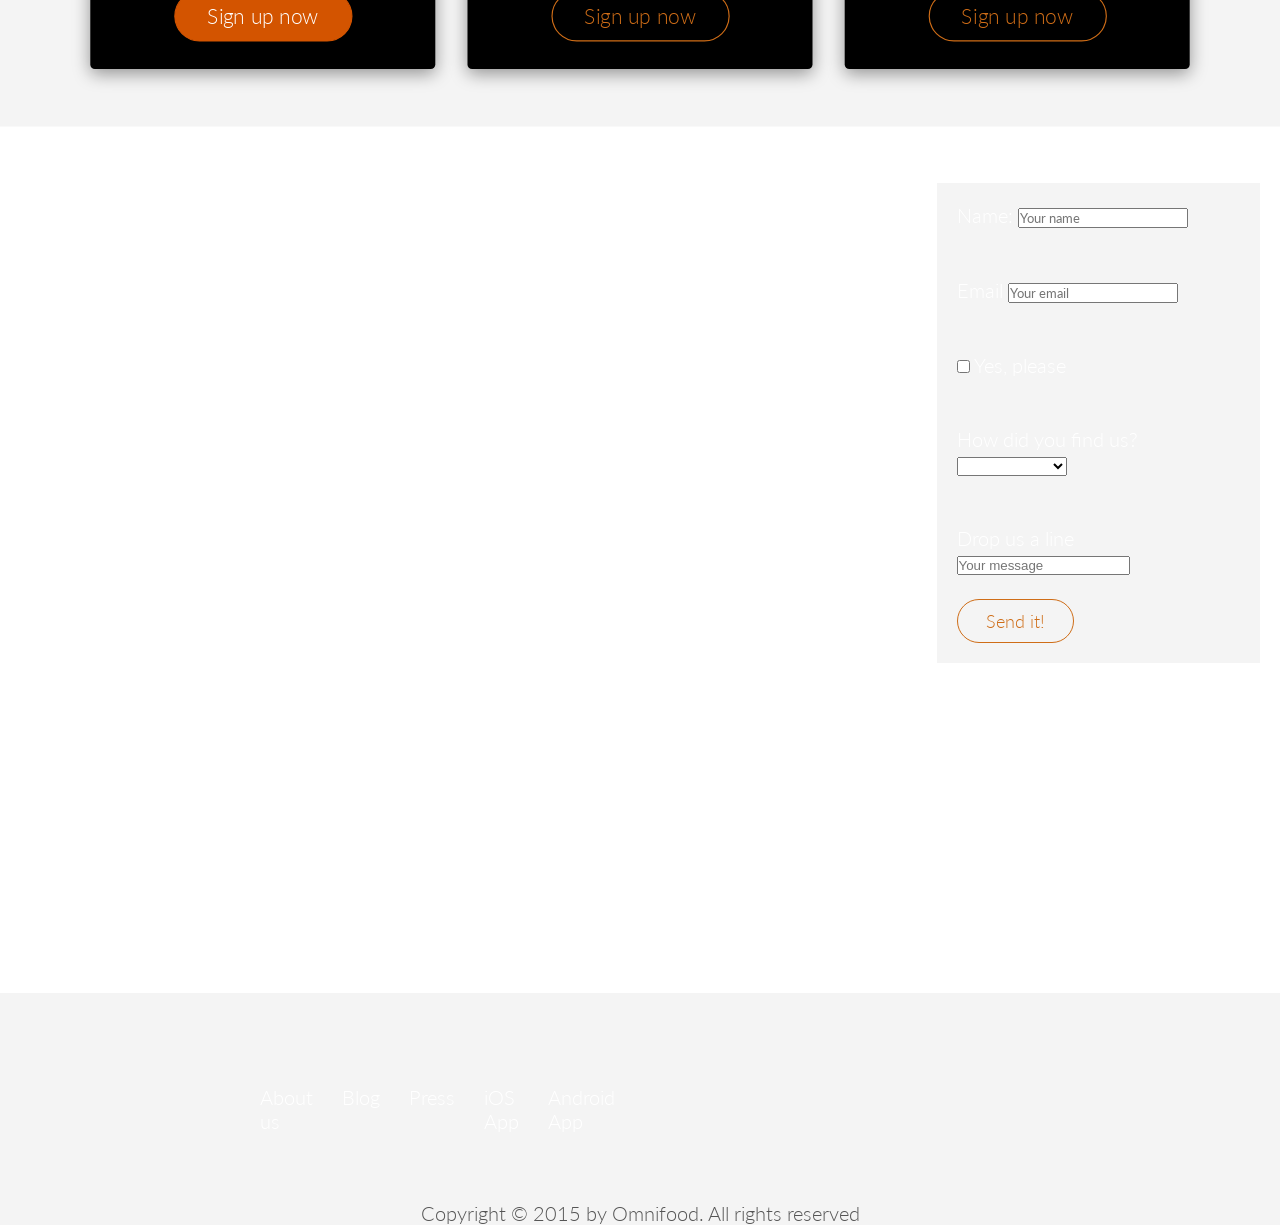
==== commit 77c887b6: "final version 10/16/2026 12:06pm" ====
--- a/index.html
+++ b/index.html
@@ -4,7 +4,7 @@
     <meta charset="UTF-8">
     <meta name="viewport" content="width=device-width, initial-scale=1.0">
     <title>Omnifood</title>
-    <link rel="stylesheet" href="styletest.css">
+    <link rel="stylesheet" href="style.css">
     <link rel="preconnect" href="https://fonts.googleapis.com">
     <link rel="preconnect" href="https://fonts.gstatic.com" crossorigin>
     <link href="https://fonts.googleapis.com/css2?family=Lato:ital,wght@0,100;0,300;0,400;0,700;0,900;1,100;1,300;1,400;1,700;1,900&family=Poller+One&display=swap" rel="stylesheet">
@@ -94,6 +94,7 @@
             </div>
         </div>
     </div>
+    
     <div class="content">
         <p class="content headerText">we're currently in these cities</p>
         <hr>
@@ -227,66 +228,74 @@
                 <li class="excluded">No Access to newest creations</li>
                 <li class="included">Free delivery</li>
             </ul>
-            
-<section class="container">
-    <div class="mapsbox">
-        <div class="maps"></div>
-        <div class="box"></div>
-    </div>
-    <div class="signupbox">
-        <div class="row">
-        <h2>WE'RE HAPPY TO HEAR FROM YOU</h2>
-        </div>
-        <div class="row">
-        <form action="#" class="info"></form>
-        <div class="row 1">
-            <label for="name">Name</label>
-            <label>
-                <input type="text" placeholder="Your Name" id="name">
-            </label>
-            </div>
-            <div class="row 2">
-                <label for="email">Email</label>
-            <label>
-                <input type="email" placeholder="Your Email" id="email">
-            </label>
-            </div>
-            <div class="row 3">
-                <label for="find-us">How did you find us?</label>
-            <label>
-                <select name="find-us" id="find-us">
-                    <option value="How did you find us?">Friend</option>
-                    <option value="How did you find us?">Search Engine</option>
-                    <option value="How did you find us?">Advertisement</option>
-                    <option value="How did you find us?">Other</option>
-                </select>
-            </label>
-            </div>
-            <div class="row 4">
-                <label for="checkbox">Newsletter?</label>
-            <label>
-                <input type="checkbox" id="checkbox"><span>Yes, please</span>
-            </label>
-            </div>
-            <div class="row 5">
-                <label for="Message">Drop us a line!</label>
-            <label>
-                <textarea placeholder="Your Message" id="message"></textarea>
-            </label>
-            </div>
-            <div class="row 6">
-            <input type="submit" value="Send it!" class="Button">
-            </div>
-        </form>
-        </div>
-        </div>
-</section>
             <div class="card-footer">
                 <a href="#" class="btn btn-outline">Sign up now</a>
             </div>
             </div>
         </div>
     </section>
-    
+
+    <section class="map">
+        <div class="flexbox-container survey">
+            <div class="map">
+                <iframe class="google-map" src="https://www.google.com/maps/embed?pb=!1m14!1m8!1m3!1d100940.14245968245!2d-122.4376!3d37.7577!3m2!1i1024!2i768!4f13.1!3m3!1m2!1s0x80859a6d00690021%3A0x4a501367f076adff!2sSan%20Francisco%2C%20CA!5e0!3m2!1sen!2sus!4v1792162846718!5m2!1sen!2sus" width="100%" height="100%" style="border:0;" allowfullscreen="" loading="lazy" referrerpolicy="strict-origin-when-cross-origin"></iframe>
+            </div>
+            <div class="survey">
+                <div class="flexbox-container">
+                    <div class="flexbox-item">
+                        <label for="name">Name:</label>
+                        <input type="text" style="font-family: Lato;" placeholder="Your name">
+                    </div>
+                    <div class="flexbox-item">
+                        <label for="email">Email</label>
+                        <input type="text" style="font-family: Lato;" placeholder="Your email">
+                    </div>
+                    <div class="flexbox-item">
+                        <input type="checkbox" name="" id="">    Yes, please
+                    </div>
+                    <div class="flexbox-item">
+                        <label for="???">How did you find us?</label>
+                        <select name="" id="">
+                            <option value=""></option>
+                            <option value="Friends">Friends</option>
+                            <option value="Search Engine">Search Engine</option>
+                            <option value="Advertisement">Advertisement</option>
+                            <option value="Other">Other</option>
+                        </select>
+                    </div>
+                    <div class="flexbox-item">
+                        <label for="textarea">Drop us a line</label>
+                        <input type="text" placeholder="Your message"><br><br>
+                        <a href="#" class="btn btn-outline survey">Send it!</a>
+                    </div>
+                </div>
+            </form>
+        </div>
+    </section>
+    <footer>
+        <div class="footer">
+            <div class="flexbox-container">
+                <div class="flexbox-item">
+                    <ul>
+                        <li><a href="#">About us</a></li>
+                        <li><a href="#">Blog</a></li>
+                        <li><a href="#">Press</a></li>
+                        <li><a href="#">iOS App</a></li>
+                        <li><a href="#">Android App</a></li>
+                    </ul>
+                </div>
+                <div class="flexbox-item">
+                    <ul>
+                        <li id="facebook"><a href="#"><img src="../../ionicons.designerpack/logo-facebook.svg" alt=""></a></li>
+                        <li id="twitter"><a href="#"><img src="../../ionicons.designerpack/logo-twitter.svg" alt=""></a></li>
+                        <li id="google-plus"><a href="#"><img src="../../ionicons.designerpack/share-social-outline.svg" alt=""></a></li>
+                        <li id="instagram"><a href="#"><img src="../../ionicons.designerpack/logo-instagram.svg" alt=""></a></li>
+                    </ul>
+                </div>
+            </div>
+            <br><br>
+            <h4>Copyright &copy; 2015 by Omnifood. All rights reserved</h4>
+        </div>
+    </footer>
 </body>
 </html>
--- a/style.css
+++ b/style.css
@@ -0,0 +1,493 @@
+* {
+    margin: 0;
+    padding: 0;
+    box-sizing: border-box;
+}
+
+nav {
+    position: fixed;
+}
+
+html {
+    color: #555;
+    font-family: 'Lato', sans-serif;
+    font-weight: 300;
+    font-size: 20px;
+    text-rendering: optimizeLegibility;
+} 
+
+html p, html h1, html h2, html h3, html h4, html h5, html h6 {
+    font-family: 'Lato', sans-serif;
+    font-weight: 300;
+}
+
+.header {
+    background-image: linear-gradient(rgba(0, 0, 0, 0.7), rgba(0, 0, 0, 0.7)), url("Omnifood Contents/Omnifood Contents/hero.jpg");
+    background-size: cover;
+    height: 100vh;
+    background-attachment: fixed;
+    position: relative;
+}
+
+.hero {
+    position: absolute;
+    top: 50%;
+    left: 50%;
+    transform: translate(-50%, -50%);
+    width: 90%;
+    max-width: 1140px;
+}
+
+.hero p {
+    color: white;
+    font-size: 240%;
+    font-family: 'Lato', 'sans-serif';
+    text-transform: uppercase;
+    letter-spacing: 2px;
+}
+
+.hero .btn-full {
+    background-color: #e67e22;
+    color: white;
+    border: none;
+    padding: 10px 30px;
+    font-size: 18px;
+    border-radius: 50px;
+    cursor: pointer;
+}
+
+.hero .btn-ghost {
+    background-color: rgba(255, 255, 255, 0.0);
+    color: #e67e22;
+    border: 2px solid #e67e22;
+    padding: 10px 30px;
+    font-size: 18px;
+    border-radius: 50px;
+    cursor: pointer;
+}
+
+.buttons {
+    margin-top: 20px;
+    display: flex;
+    gap: 20px;
+}
+
+.row {
+    max-width: 1140px;
+    width: 90%;
+    margin: 0 auto;
+}
+
+.logo {
+    height: 100px;
+    float: left;
+    margin-top: 20px;
+}
+
+.main-nav {
+    float: right;
+    list-style: none;
+    margin-top: 40px;
+}
+
+.main-nav li {
+    display: inline-block;
+    margin-left: 30px;
+}
+
+a {
+    text-decoration: none;
+    color: #fff;
+}
+
+a:hover {
+    text-decoration: underline;
+    text-decoration-color: orange;
+}
+
+.content {
+    width: 80%;
+    margin: 75px auto;
+    text-align: center;
+    display: flex;
+    flex-direction: column;
+    align-items: center;
+}
+
+.content p{
+    margin: 5px auto;
+}
+
+.content .headerText {
+    font-size: 180%;
+    text-transform: uppercase;
+    font-weight: 300;
+    letter-spacing: 2px;
+}
+
+.content hr {
+    width: 100px;
+    border: 1px solid #e67e22;
+    margin: 20px auto;
+}
+
+.flexbox-container {
+    display: flex;
+    margin-top: 20px;
+    gap: 50px;
+    flex-direction: row;
+    padding: 20px;
+}
+
+.flexbox-item {
+    flex: 1;
+}
+
+.images {
+    display: flex;
+    justify-content: center;
+}
+
+.ion-icon{
+    width: 50px;
+    height: auto;
+}
+
+.images img {
+    max-width: 25%;
+    height: auto;
+    opacity: 0.7;
+}
+
+.images img:hover {
+    opacity: 1;
+    transform: scale(1.02);
+    transition-duration: 0.5s;
+}
+
+.how-it-works {
+    padding: 60px 0;
+}
+
+.how-it-works h2 {
+    text-align: center;
+    margin-bottom: 40px;
+    text-transform: uppercase;
+    font-size: 180%;
+}
+
+.app-screen {
+    width: 40%;
+    max-width: 200px;
+    float: left;
+    margin-left: 15%;
+    height: auto;
+}
+
+.how-it-works .wrapper {
+    float: right;
+    width: 40%;
+    margin-right: 5%;
+}
+
+div.steps {
+    margin-top: 30px;
+    display: flex;
+    align-items: center;
+    gap: 20px;
+    text-align: left;
+}
+
+.step-number {
+    display: flex;
+    align-items: center;
+    justify-content: center;
+    color: #e67e22;
+    border: 2px solid #e67e22;
+    border-radius: 50%;
+    min-width: 45px;
+    height: 45px;
+    font-size: 120%;
+}
+
+.cities img {  
+    max-width: 100%;
+    height: auto;
+}
+
+.cities .flexbox-item {
+    text-align: left;
+}
+
+ul {
+    list-style-type: none;
+}
+
+.cities a {
+    color: orange;
+}
+
+section {
+    padding: 50px 0;
+    background-image: linear-gradient(rgba(0, 0, 0, 0.8), rgba(0, 0, 0, 0.8)), url("Omnifood Contents/Omnifood Contents/back-customers.jpg");
+    background-size: cover;
+    background-attachment: fixed;
+    color: #fff;
+} 
+
+.wrapper .reviews {
+    display: flex;
+    flex-direction: column;
+}
+
+.customer-image img {
+    border-radius: 50%;
+    width: 50px;
+    height: 50px;
+    margin-top: 15px;
+}
+.pricing-section{
+    background-color: #f4f4f4;
+    background-image: none;
+    transform: scale(1.15);
+}
+.pricing-header {
+    text-align: center;
+    margin-bottom: 50px;
+}
+
+.pricing-header h2 {
+    font-weight: 300;
+    letter-spacing: 2px;
+    color: #d1d5db;
+    font-size: 1.8rem;
+}
+
+.divider {
+    width: 60px;
+    height: 3px;
+    background-color: #d35400;
+    margin: 14px auto 0 auto;
+}
+
+.pricing-container {
+    display: flex;
+    justify-content: center;
+    gap: 28px;
+    max-width: 1050px;
+    margin: 0 auto;
+    flex-wrap: wrap;
+}
+
+.pricing-card {
+    background-color: black;
+    border-radius: 4px;
+    width: 300px;
+    display: flex;
+    flex-direction: column;
+    justify-content: space-between;
+    box-shadow: 0 4px 15px rgba(0, 0, 0, 0.4);
+}
+
+.card-header {
+    padding: 24px;
+    border-bottom: 1px solid #2f2f2f;
+}
+
+.card-header h3 {
+    font-weight: 400;
+    letter-spacing: 1.5px;
+    font-size: 1.1rem;
+    color: #e0e0e0;
+    margin-bottom: 16px;
+}
+
+.price {
+    margin-bottom: 10px;
+}
+
+.price .amount {
+    font-size: 2.8rem;
+    font-weight: 200;
+    color: #cf6d17;
+}
+
+.price .unit {
+    font-size: 0.85rem;
+    color: #888;
+    margin-left: 4px;
+}
+
+.sub-price {
+    font-size: 0.85rem;
+    color: #999;
+}
+
+.features {
+    list-style: none;
+    padding: 24px;
+    flex-grow: 1;
+}
+
+.features li {
+    font-size: 0.9rem;
+    margin-bottom: 16px;
+    display: flex;
+    align-items: center;
+    gap: 10px;
+}
+
+.features li.included::before {
+    content: "✓";
+    color: #cf6d17;
+    font-size: 0.9rem;
+    }
+
+.features li.excluded::before {
+    content: "✕";
+    color: #cf6d17;
+    font-size: 0.8rem;
+}
+
+
+.card-footer {
+    padding: 24px;
+    text-align: center;
+    border-top: 1px solid #2f2f2f;
+}
+
+.btn {
+    display: inline-block;
+    padding: 10px 28px;
+    border-radius: 30px;
+    font-size: 0.9rem;
+    text-decoration: none;
+    transition: all 0.2s ease-in-out;
+}
+
+.btn-primary {
+    background-color: #d35400;
+    border: 1px solid #d35400;
+    color: #fff;
+}
+
+.btn-primary:hover {
+    background-color: #b84300;
+}
+
+.btn-outline {
+    background-color: transparent;
+    border: 1px solid #cf6d17;
+    color: #cf6d17;
+}
+
+.btn-outline:hover {
+    background-color: #cf6d17;
+    color: #fff;
+}
+
+section.map {
+    position:relative;
+    height:100vh;
+    background: none;
+}
+div.map{
+    height:75vh;
+    width:100vh;
+    z-index: 0;
+    margin: 0 auto;
+}
+div.survey .flexbox-container{
+    display:flex;
+    flex-direction: column;
+    z-index: 2;
+    background-color: #f4f4f4;
+}
+
+footer{
+    background-color: #f4f4f4;
+    height: fit-content;
+}
+
+div.footer ul{
+    display: flex;
+    flex-direction: row;
+    gap:29px;
+    padding-left: 240px;
+    padding-top: 72px;
+}
+
+
+div.footer h4{
+    text-align: center;
+}
+
+div ul li a img{
+    height: 50px;
+    width: auto;
+}
+
+@media (max-width: 768px) {
+    html {
+        font-size: 16px;
+    }
+
+    .hero p {
+        font-size: 180%;
+    }
+
+    .buttons {
+        flex-direction: column;
+        align-items: flex-start;
+    }
+
+    .logo {
+        float: none;
+        display: block;
+        margin: 10px auto;
+    }
+
+    .main-nav {
+        float: none;
+        text-align: center;
+        margin-top: 15px;
+    }
+
+    .main-nav li {
+        display: inline-block;
+        margin: 0 10px;
+    }
+
+    .images img {
+        flex: 1 1 50%;
+    }
+
+    .how-it-works .row {
+        flex-direction: column;
+        text-align: center;
+    }
+
+    div.steps {
+        text-align: left;
+    }
+}
+
+@media (max-width: 480px) {
+    .hero p {
+        font-size: 150%;
+    }
+
+    .main-nav li {
+        display: block;
+        margin: 10px 0;
+    }
+
+    .images img {
+        flex: 1 1 100%;
+    }
+
+    .pricing-card {
+        width: 100%;
+        max-width: 340px;
+    }
+}
